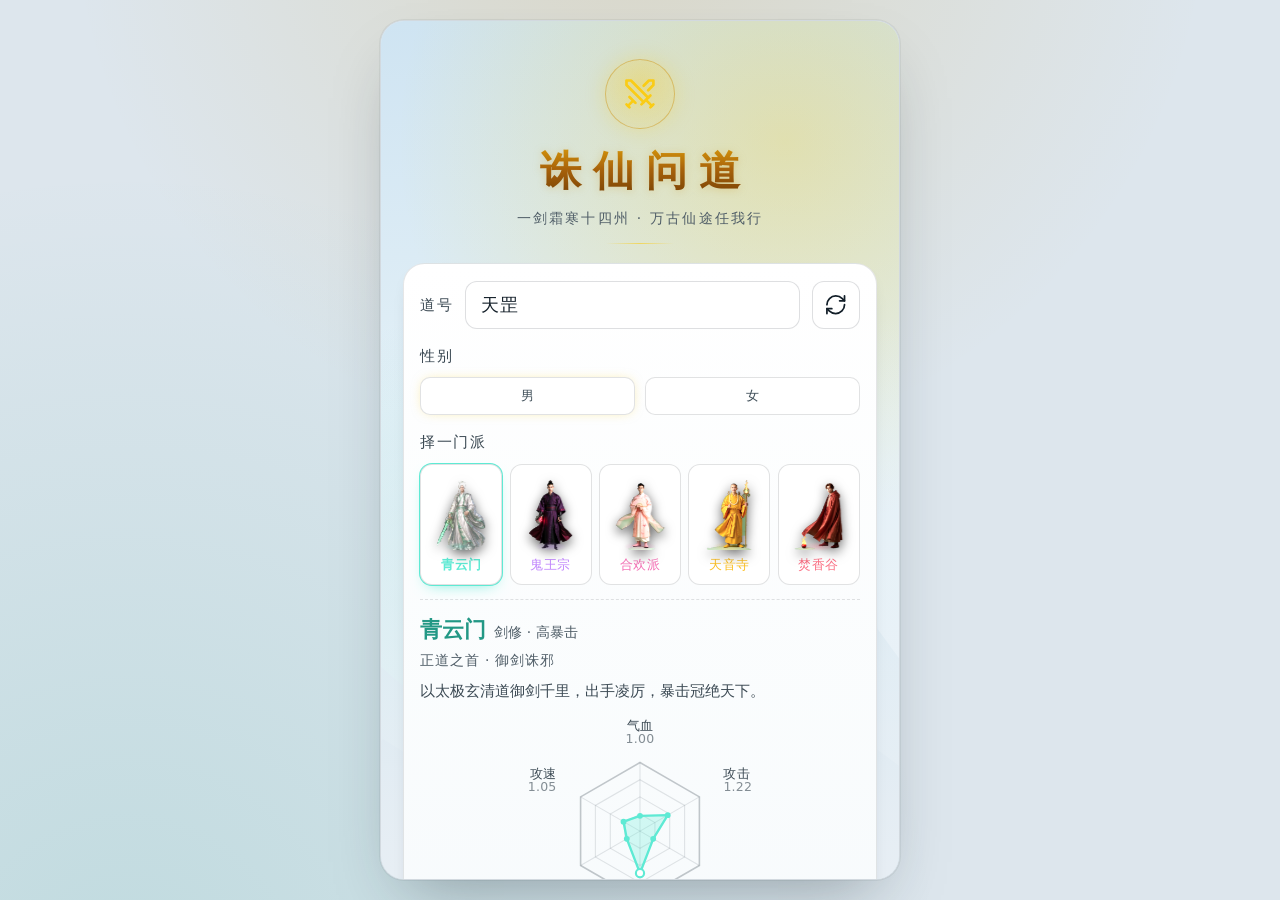
==== index.html @ a623b1cc "新增 3D 试炼场：Three.js 实时场景（动态光影/粒子/自由相机/画质自适应）" ====
<!DOCTYPE html>
<html lang="zh-CN">
<head>
<meta charset="UTF-8" />
<meta name="viewport" content="width=device-width, initial-scale=1.0, maximum-scale=1.0, user-scalable=no, viewport-fit=cover" />
<meta name="theme-color" content="#0c0a09" />
<meta name="description" content="诛仙问道 · 竖屏挂机修仙：自动寻怪、装备强化、境界突破、离线收益。" />
<!-- 品牌印记：夜底 + 金环 + 立剑，与游戏内 .brand-mark 同一套符号 -->
<link rel="icon" href="data:image/svg+xml,<svg xmlns='http://www.w3.org/2000/svg' viewBox='0 0 64 64'><rect width='64' height='64' rx='14' fill='%230c0a09'/><circle cx='32' cy='31' r='21' fill='none' stroke='%23facc15' stroke-opacity='.30' stroke-width='2'/><path d='M32 10 37.5 30 32 39.5 26.5 30Z' fill='%23facc15'/><rect x='20' y='39' width='24' height='4' rx='2' fill='%23ca8a04'/><rect x='30' y='42' width='4' height='12' rx='2' fill='%23ca8a04'/></svg>" />
<meta name="apple-mobile-web-app-title" content="诛仙问道" />
<meta name="apple-mobile-web-app-capable" content="yes" />
<meta name="apple-mobile-web-app-status-bar-style" content="black-translucent" />
<title>诛仙问道 · 挂机修仙</title>
<script>
/* 首屏即定主题（日/夜），避免夜间用户先闪一帧亮色；
   同时在 <html> 上打 data-mode，CSS 才能按模式着色。存档键与 core.js 的 SAVE_KEY 一致。 */
(function () {
  var mode = 'day';
  try {
    var raw = localStorage.getItem('zhuxian_idle_save_v1');
    if (raw) {
      var st = JSON.parse(raw);
      if (st && st.settings && st.settings.dayMode === false) mode = 'night';
    }
  } catch (e) { }
  document.documentElement.setAttribute('data-mode', mode);
  var mt = document.querySelector('meta[name="theme-color"]');
  if (mt) mt.setAttribute('content', mode === 'day' ? '#e7eef4' : '#0c0a09');
})();
</script>
<script src="js/viewport.js?v=202609261316"></script>
<link rel="stylesheet" href="css/style.css?v=202609261316" />
</head>
<body>
<div id="app">

  <!-- ===================== 角色创建 ===================== -->
  <section id="screen-create" class="screen">
    <div class="create-sky"></div>
    <div class="create-ridge cr1"></div>
    <div class="create-ridge cr2"></div>
    <div class="create-veil"></div>
    <div class="create-inner">
      <header class="brand">
        <div class="brand-mark"><svg class="ic"><use href="#i-swords"></use></svg></div>
        <h1 class="brand-title">诛仙问道</h1>
        <p class="brand-sub">一剑霜寒十四州 · 万古仙途任我行</p>
      </header>

      <div class="card field-card">
        <div class="field-row">
          <span class="field-label">道号</span>
          <input id="in-name" class="text-input" maxlength="8" value="无名散修" autocomplete="off" spellcheck="false" />
          <button id="btn-name" class="ghost-btn" aria-label="随机道号"><svg class="ic"><use href="#i-refresh-cw"></use></svg></button>
        </div>
        <div class="field-label sect-label">性别</div>
        <div class="gender-row" id="gender-row">
          <button class="gender-btn on" data-gender="male">男</button>
          <button class="gender-btn" data-gender="female">女</button>
        </div>
        <div class="field-label sect-label">择一门派</div>
        <div id="sect-list" class="sect-list"></div>
        <div id="sect-info" class="sect-info"></div>
      </div>

      <button id="btn-start" class="primary-btn">踏 入 仙 途</button>
      <p class="tip"><svg class="ic ic-xs"><use href="#i-info"></use></svg> 游戏自动挂机，离线亦可积累收益</p>
    </div>
  </section>

  <!-- ===================== 主界面 ===================== -->
  <section id="screen-game" class="screen hidden">
    <header class="topbar" id="topbar"></header>

    <div class="stage" id="stage">
      <div class="sky" id="sky"></div>
      <div class="clouds"><div class="cloud c1"></div><div class="cloud c2"></div><div class="cloud c3"></div></div>
      <div class="stars"></div>
      <div class="moon"></div>
      <div class="shaft"></div><div class="shaft s2"></div>
      <div class="hill h1"></div><div class="hill h2"></div><div class="hill h3"></div>
      <div class="qi"><i class="q1"></i><i class="q2"></i><i class="q3"></i></div>
      <div class="ridge-x2"></div>
      <div class="ridge-x1"></div>
      <div class="ridge ridge-far" id="ridge-far"></div>
      <div class="ridge ridge-mid" id="ridge-mid"></div>
      <div class="ridge ridge-near" id="ridge-near"></div>
      <div class="haze z1"></div><div class="haze z2"></div>
      <div class="ground"></div>
      <div class="cloudsea"><i class="s1"></i><i class="s2"></i><i class="s3"></i></div>
      <!-- 真实背景图：存在 assets/bg_r01.(jpg|png) … bg_r08.(jpg|png) 时自动启用，
           缺失则完整回退到上面这套 CSS 场景（连接方式见 js/render.js 的 applyBackdrop） -->
      <img class="bg-photo" id="bg-photo" alt="" aria-hidden="true" decoding="async" />
      <div class="scenery" id="scenery">
        <!-- r01 青云山脚：竹海 + 石阶 -->
        <div class="sc sc-r01"><div class="bamboo bl"></div><div class="bamboo br"></div><div class="steps"></div></div>
        <!-- r02 幽泉谷：寒潭 + 迷雾 -->
        <div class="sc sc-r02"><div class="mist m1"></div><div class="mist m2"></div><div class="pond"></div></div>
        <!-- r03 万蝠古窟：岩壁 + 钟乳石 + 飞蝠 -->
        <div class="sc sc-r03"><div class="wall wl"></div><div class="wall wr"></div><div class="stal t1"></div><div class="stal t2"></div><div class="stal t3"></div><div class="stal t4"></div><div class="bat b1"></div><div class="bat b2"></div></div>
        <!-- r04 焚香谷外：火山 + 熔岩裂隙 -->
        <div class="sc sc-r04"><div class="volc"></div><div class="crack"></div></div>
        <!-- r05 死亡沼泽：瘴气 + 枯树 + 沼气泡 -->
        <div class="sc sc-r05"><div class="miasma"></div><div class="dead d1"></div><div class="dead d2"></div><div class="bub p1"></div><div class="bub p2"></div><div class="bub p3"></div></div>
        <!-- r06 女娲神庙：石柱 + 殿阶 + 香火 -->
        <div class="sc sc-r06"><div class="pillar p1"></div><div class="pillar p2"></div><div class="pillar p3"></div><div class="pillar p4"></div><div class="incense i1"></div><div class="incense i2"></div><div class="temple-floor"></div></div>
        <!-- r07 通天峰：剑峰 + 云梯 + 飞雪 -->
        <div class="sc sc-r07"><div class="peak k1"></div><div class="peak k2"></div><div class="peak k3"></div><div class="stair"></div><div class="snow"></div></div>
        <!-- r08 诛仙剑阵：血雾 + 剑林 + 阵图 -->
        <div class="sc sc-r08"><div class="bloodmist"></div><div class="swordland"><i></i><i></i><i></i><i></i><i></i><i></i></div><div class="array"></div></div>
      </div>
      <div class="fg"></div>
      <div class="grade"></div><div class="grade2"></div><div class="lift"></div>
      <canvas class="fx" id="fx"></canvas>
      <div class="hud-top" id="hud-top"></div>
      <div class="arena" id="arena"></div>
      <div class="cast-layer" id="cast-layer"></div>
      <div class="float-layer" id="float-layer"></div>
      <div class="log-box" id="log-box"></div>
    </div>

    <div class="dash" id="dash"></div>
    <nav class="nav" id="nav"></nav>

    <div class="sheet-mask" id="sheet-mask"></div>
    <div class="sheets" id="sheets"></div>
  </section>

  <div class="modal-host" id="modal-host"></div>
  <div class="toast-host" id="toast-host"></div>
</div>
<div class="rotate-tip" id="rotate-tip">请竖屏握持手机</div>

<script src="js/icons.js?v=202609261316"></script>
<script>if (window.LUCIDE_SPRITE) document.body.insertAdjacentHTML('afterbegin', window.LUCIDE_SPRITE);</script>
<script src="js/data.js?v=202609261316"></script>
<script src="js/mob-art.js?v=202609261316"></script>
<script src="js/hero-female.js?v=202609261316"></script>
<script src="js/figure.js?v=202609261316"></script>
<script src="js/skeleton.js?v=202609261316"></script>
<script src="assets/hero_rig.js?v=202609261316"></script>
<script src="js/figure-motion.js?v=202609261316"></script>
<script src="js/music.js?v=202609261316"></script>
<script src="js/account.js?v=202609261316"></script>
<script src="js/tcb-sdk.js?v=202609261316"></script>
<script>window.LX_TCB_ENV = 'lingxu-7-d0ggtxsjw13210d0c';</script>
<script src="js/core.js?v=202609261316"></script>
<script src="js/render.js?v=202609261316"></script>
<script src="js/ui.js?v=202609261316"></script>
<script src="js/main.js?v=202609261316"></script>
<script>
/* ===================== 自动更新到最新版 =====================
   发布时 BUILD 会被替换为发布时间戳：
     · 资源带 ?v=BUILD → 永不命中旧缓存
     · 每 45 秒 / 每次切回前台检查 version.json，发现新版自动刷新
   存档在 localStorage，刷新不会丢进度。 */
(function () {
  var CUR = '202609261316';
  var busy = false;
  function check() {
    if (busy) return;
    busy = true;
    var url = 'version.json?t=' + Date.now();
    fetch(url, { cache: 'no-store' })
      .then(function (r) { return r.ok ? r.json() : null; })
      .then(function (j) {
        busy = false;
        if (!j || !j.v || j.v === CUR) return;
        try { if (window.LXU && window.LXU.toast) window.LXU.toast('发现新版本，正在更新…'); } catch (e) {}
        setTimeout(function () {
          location.replace(location.pathname + '?v=' + encodeURIComponent(j.v));
        }, 700);
      })
      .catch(function () { busy = false; });
  }
  setInterval(check, 30000);
  document.addEventListener('visibilitychange', function () { if (!document.hidden) check(); });
  window.addEventListener('pageshow', function (e) { if (e.persisted) check(); });
})();
</script>
</body>
</html>
---- css/style.css ----
/* =========================================================================
 * 诛仙问道 · 挂机修仙  —— 暗色仙侠主题 / 移动端竖屏优先
 * ========================================================================= */

:root {
  /* 基色 */
  --s950: #0c0a09;
  --s900: #1c1917;
  --s880: #221e1c;
  --s850: #292524;
  --s800: #322c28;
  --s700: #44403c;
  --s600: #57534e;
  --s500: #78716c;
  --s400: #a8a29e;
  --s300: #d6d3d1;
  --s200: #e7e5e4;

  /* 主题 */
  --gold: #facc15;
  --gold-2: #ca8a04;
  --gold-3: #854d0e;
  --jade: #14b8a6;
  --jade-l: #5eead4;
  --blood: #ef4444;
  --violet: #a78bfa;
  --blue: #60a5fa;
  --orange: #fb923c;
  --green: #4ade80;

  --line: rgba(250, 204, 21, .14);
  --line-2: rgba(255, 255, 255, .07);
  --glass: rgba(20, 17, 15, .72);
  --glass-2: rgba(12, 10, 9, .9);

  /* ---- 圆角（一份尺度，不再随手写像素） ---- */
  --r-xs: 6px;
  --r-sm: 8px;
  --r: 12px;
  --r-lg: 18px;
  --r-xl: 24px;
  --r-pill: 999px;

  /* ---- 间距：竖屏留白节奏统一走这 7 档 ---- */
  --sp-1: 4px;  --sp-2: 7px;  --sp-3: 10px;
  --sp-4: 14px; --sp-5: 18px; --sp-6: 24px; --sp-7: 32px;

  /* ---- 字号 / 行高 / 字重：层级只留这几档，避免出现 9 / 11.5 / 12.5 / 13.5 这种随手值 ---- */
  --fs-2xs: 10px; --fs-xs: 11px; --fs-sm: 12px;
  --fs-md: 13px;  --fs-lg: 15px; --fs-xl: 17px; --fs-2xl: 22px;
  --lh-tight: 1.3; --lh: 1.55; --lh-loose: 1.8;
  --fw-n: 400; --fw-m: 600; --fw-b: 700; --fw-x: 800;

  /* ---- 投影：三级抬升（贴片 / 卡片 / 浮层） ---- */
  --sh-1: 0 1px 2px rgba(0, 0, 0, .34);
  --sh-2: 0 8px 22px -10px rgba(0, 0, 0, .62);
  --sh-3: 0 22px 52px -18px rgba(0, 0, 0, .72);

  /* ---- 动效：曲线与时长统一，全局手感一致 ---- */
  --ease: cubic-bezier(.22, .61, .36, 1);
  --dur: .18s;
  --dur-slow: .32s;
  --ring: rgba(250, 204, 21, .55);

  /* ---- 语义别名：把「色阶」映射成「用途」 ----
     只引用 --s* 与品牌色，日间模式反转色阶时自动跟随，无需第二份定义。 */
  --text-1: var(--s200);      /* 主文字：标题、关键数值 */
  --text-2: var(--s400);      /* 次文字：正文、描述 */
  --text-3: var(--s500);      /* 弱文字：标签、单位、轴注释 */
  --text-4: var(--s600);      /* 最弱：脚注、时间戳 */
  --surface-1: var(--s880);   /* 卡片面 */
  --surface-2: var(--s850);   /* 卡片内的次级块 */
  --stroke: var(--line-2);    /* 常规描边 */
  --stroke-strong: var(--line);
  --ok: var(--jade);
  --warn: var(--orange);
  --danger: var(--blood);
  --info: var(--blue);

  /* ---- 字体：标题走宋体系（仙侠气质），正文走系统无衬线（清晰、零加载） ----
     中日韩衬线把 Noto / 思源排在 Georgia 之前，避免 Windows 回退到点阵宋体。 */
  --serif: "Songti SC", "Noto Serif SC", "Source Han Serif SC", "Source Han Serif CN",
           "Noto Serif CJK SC", "STSong", Georgia, "Times New Roman", serif;
  --sans: ui-sans-serif, system-ui, -apple-system, BlinkMacSystemFont, "PingFang SC",
          "HarmonyOS Sans SC", "MiSans", "Noto Sans SC", "Source Han Sans SC",
          "Microsoft YaHei", "Hiragino Sans GB", "Segoe UI", Roboto, sans-serif;

  --safe-t: env(safe-area-inset-top, 0px);
  --safe-b: env(safe-area-inset-bottom, 0px);
}

* { box-sizing: border-box; -webkit-tap-highlight-color: transparent; }

html, body {
  margin: 0; padding: 0;
  height: 100%;
  height: 100dvh;      /* v15：优先用动态视口高度，避免手机地址栏遮挡底部导航 */
  overflow: hidden;
  background: #000;
  color: var(--s200);
  font-family: var(--sans);
  font-size: 14px;
  line-height: 1.5;
  overscroll-behavior: none;
  -webkit-user-select: none; user-select: none;
}

body { display: flex; justify-content: center; }

#app {
  position: relative;
  width: 100%;
  max-width: 520px;
  height: 100%;
  height: 100dvh;
  overflow: hidden;
  background: var(--s950);
  box-shadow: 0 0 60px rgba(0,0,0,.9);
}

.ic {
  width: 1.15em; height: 1.15em;
  flex: none;
  display: inline-block;
  vertical-align: -0.18em;
  fill: none;
}
.ic-xs { width: .95em; height: .95em; }
.ic-lg { width: 1.6em; height: 1.6em; }

.hidden { display: none !important; }

button { font-family: inherit; color: inherit; border: none; background: none; cursor: pointer; }
input { font-family: inherit; }

/* ============================ 屏幕容器 ============================ */
.screen {
  position: absolute; inset: 0;
  display: flex; flex-direction: column;
}

/* ============================ 角色创建 ============================ */
#screen-create { overflow: hidden; }

.create-sky {
  position: absolute; inset: 0;
  background:
    radial-gradient(circle at 78% 14%, rgba(250,204,21,.20), transparent 42%),
    radial-gradient(circle at 20% 78%, rgba(20,184,166,.16), transparent 46%),
    linear-gradient(180deg, #101d33 0%, #0b1220 42%, #0c0a09 100%);
}
.create-ridge {
  position: absolute; left: -12%; right: -12%; bottom: 0;
  background: #0c0a09;
}
.create-ridge.cr1 {
  height: 46%;
  background: linear-gradient(180deg, #14243d, #0b1220);
  clip-path: polygon(0 62%, 8% 44%, 16% 55%, 26% 26%, 34% 44%, 44% 18%, 55% 42%, 64% 24%, 74% 46%, 84% 30%, 93% 50%, 100% 36%, 100% 100%, 0 100%);
  opacity: .55;
}
.create-ridge.cr2 {
  height: 34%;
  background: linear-gradient(180deg, #1b3350, #0a1018);
  clip-path: polygon(0 70%, 10% 52%, 20% 66%, 32% 40%, 44% 60%, 56% 38%, 68% 62%, 80% 44%, 92% 64%, 100% 50%, 100% 100%, 0 100%);
  opacity: .8;
}
.create-veil {
  position: absolute; inset: 0;
  background: linear-gradient(180deg, transparent 30%, rgba(12,10,9,.82) 72%, #0c0a09 100%);
}

.create-inner {
  position: relative;
  display: flex; flex-direction: column;
  height: 100%;
  padding: calc(var(--safe-t) + 26px) 18px calc(var(--safe-b) + 14px);
  overflow-y: auto;
  -webkit-overflow-scrolling: touch;
}

.brand { text-align: center; margin: 6px 0 16px; }
.brand-mark {
  width: 58px; height: 58px; margin: 0 auto 10px;
  display: grid; place-items: center;
  font-size: 26px; color: var(--gold);
  border-radius: 50%;
  background: radial-gradient(circle at 50% 35%, rgba(250,204,21,.22), rgba(250,204,21,.02));
  border: 1px solid rgba(250,204,21,.34);
  box-shadow: 0 0 26px rgba(250,204,21,.22), inset 0 0 18px rgba(250,204,21,.08);
}
.brand-title {
  margin: 0;
  font-family: var(--serif);
  font-size: 34px;
  letter-spacing: .34em;
  text-indent: .34em;
  font-weight: 700;
  color: transparent;
  background: linear-gradient(180deg, #fff7d6 6%, #facc15 46%, #b45309 100%);
  -webkit-background-clip: text; background-clip: text;
  filter: drop-shadow(0 2px 10px rgba(250,204,21,.3));
}
.brand-sub {
  margin: 6px 0 0;
  font-size: 11.5px; letter-spacing: .16em; color: var(--s500);
}

.card {
  background: linear-gradient(180deg, rgba(41,37,36,.82), rgba(20,17,15,.86));
  border: 1px solid var(--line);
  border-radius: var(--r-lg);
  padding: 14px;
  backdrop-filter: blur(10px);
  -webkit-backdrop-filter: blur(10px);
}

.field-row { display: flex; align-items: center; gap: 10px; }
.field-label {
  font-size: 12.5px; color: var(--s400); letter-spacing: .1em; flex: none;
}
.text-input {
  flex: 1; min-width: 0;
  height: 40px; padding: 0 12px;
  background: rgba(0,0,0,.42);
  border: 1px solid var(--line-2);
  border-radius: var(--r);
  color: var(--gold);
  font-size: 15px; letter-spacing: .08em;
  outline: none;
  -webkit-user-select: text; user-select: text;
}
.text-input:focus { border-color: rgba(250,204,21,.5); box-shadow: 0 0 0 3px rgba(250,204,21,.08); }
.ghost-btn {
  width: 40px; height: 40px; flex: none;
  display: grid; place-items: center;
  font-size: 17px; color: var(--s300);
  background: rgba(0,0,0,.42);
  border: 1px solid var(--line-2);
  border-radius: var(--r);
}
.ghost-btn:active { background: rgba(250,204,21,.12); color: var(--gold); }

.sect-label { margin: 16px 0 10px; }
.sect-list {
  display: grid;
  grid-template-columns: repeat(5, 1fr);
  gap: 6px;
}
.sect-chip {
  display: flex; flex-direction: column; align-items: center; gap: 5px;
  padding: 9px 2px 8px;
  border-radius: var(--r);
  border: 1px solid var(--line-2);
  background: rgba(0,0,0,.35);
  transition: .18s;
}
.sect-chip .sc-fig {
  display: block; width: 100%; height: 62px;
  position: relative;
  color: inherit;
}
.sect-chip .sc-fig .fig {
  position: absolute; left: 50%; bottom: 0;
  transform: translateX(-50%);
  height: 60px; width: auto;
  overflow: visible;
  filter: drop-shadow(0 4px 6px rgba(0,0,0,.6));
}
.sect-chip .sc-fig::after {
  content: '';
  position: absolute; left: 50%; bottom: -1px;
  width: 32px; height: 9px;
  transform: translateX(-50%);
  border-radius: 50%;
  background: radial-gradient(ellipse at center, currentColor 0%, transparent 72%);
  opacity: .3;
}
.sect-chip .sc-name { font-size: 11px; letter-spacing: .04em; white-space: nowrap; }
.sect-chip.on { border-color: currentColor; box-shadow: 0 0 0 1px currentColor, 0 0 14px -2px currentColor; }
.sect-chip.on .sc-name { font-weight: 700; }

.sect-info {
  margin-top: 12px;
  padding-top: 12px;
  border-top: 1px dashed var(--line-2);
  min-height: 96px;
}
.si-head { display: flex; align-items: baseline; gap: 8px; }
.si-name { font-family: var(--serif); font-size: 18px; font-weight: 700; }
.si-tag { font-size: 11px; color: var(--s500); }
.si-motto { margin: 3px 0 8px; font-size: 11.5px; color: var(--s500); letter-spacing: .06em; }
.si-desc { margin: 0 0 10px; font-size: 12.5px; color: var(--s400); }
.si-bars { display: flex; flex-direction: column; gap: 5px; }
.si-bar { display: flex; align-items: center; gap: 8px; font-size: 11px; color: var(--s500); }
.si-bar .lab { width: 30px; flex: none; }
.si-bar .track { flex: 1; height: 5px; border-radius: 3px; background: rgba(255,255,255,.07); overflow: hidden; }
.si-bar .fill { height: 100%; border-radius: 3px; background: currentColor; }
.si-passive {
  margin-top: 10px; font-size: 12px;
  padding: 7px 10px; border-radius: var(--r-sm);
  background: rgba(250,204,21,.07);
  border: 1px solid rgba(250,204,21,.16);
  color: var(--gold);
}

.primary-btn {
  margin-top: 16px;
  height: 50px;
  border-radius: 999px;
  font-family: var(--serif);
  font-size: 17px; letter-spacing: .3em; text-indent: .3em;
  font-weight: 700;
  color: #241c02;
  background: linear-gradient(180deg, #fde68a, #facc15 42%, #ca8a04);
  box-shadow: 0 8px 24px -8px rgba(250,204,21,.75), inset 0 1px 0 rgba(255,255,255,.55);
  transition: transform .12s;
}
.primary-btn:active { transform: scale(.97); }
.tip {
  margin: 12px 0 4px;
  text-align: center; font-size: 11px; color: var(--s600);
}

/* ============================ 主界面 · 顶栏 ============================ */
.topbar {
  flex: none;
  padding: calc(var(--safe-t) + 8px) 12px 8px;
  display: flex; flex-direction: column; align-items: stretch; gap: 7px;
  background: linear-gradient(180deg, rgba(28,25,23,.98), rgba(12,10,9,.86));
  border-bottom: 1px solid var(--line);
  position: relative; z-index: 20;
}
.tb-row1 { display: flex; align-items: center; gap: 10px; }
.tb-avatar {
  width: 46px; height: 48px; flex: none;
  border-radius: 12px;
  display: block;
  position: relative;
  background: radial-gradient(circle at 50% 32%, rgba(255,255,255,.08), rgba(0,0,0,.45) 74%);
  border: 1px solid var(--line-2);
  overflow: visible;
}
.tb-avatar .fig {
  position: absolute; left: 50%; bottom: 1px;
  transform: translateX(-50%);
  height: 46px; width: auto;
  overflow: visible;
}
.tb-avatar::before {
  content: '';
  position: absolute; left: 50%; bottom: -1px;
  width: 34px; height: 10px;
  transform: translateX(-50%);
  border-radius: 50%;
  background: radial-gradient(ellipse at center, currentColor 0%, transparent 72%);
  opacity: .3;
}
.tb-avatar::after {
  content: attr(data-lv);
  position: absolute; bottom: -4px; right: -6px; z-index: 3;
  font-size: 9px; font-weight: 700;
  padding: 1px 5px; border-radius: 999px;
  background: var(--gold-2); color: #1c1917;
  border: 1px solid rgba(0,0,0,.5);
  white-space: nowrap;
}
.tb-main { flex: 1; min-width: 0; }
.tb-name {
  display: flex; align-items: center; gap: 6px;
  font-size: 14px; font-weight: 700; color: var(--s200);
  white-space: nowrap; overflow: hidden; text-overflow: ellipsis;
}
.tb-guild { font-size: 10px; color: var(--s500); border: 1px solid var(--line-2); padding: 0 4px; border-radius: 4px; }
.tb-realm {
  font-size: 11px; color: var(--gold);
  font-family: var(--serif); letter-spacing: .06em;
}
.tb-res { display: flex; gap: 6px; }
.tb-res .res { flex: 1; justify-content: center; padding: 4px 4px; }
.res {
  display: flex; align-items: center; gap: 3px;
  font-size: 11px; font-variant-numeric: tabular-nums;
  padding: 4px 7px; border-radius: 999px;
  background: rgba(0,0,0,.45); border: 1px solid var(--line-2);
}
.res .ic { font-size: 12px; }
.res.gold { color: var(--gold); }
.res.yuan { color: var(--violet); }
.res.stone { color: var(--blue); }
.res-btn { transition: border-color .15s, color .15s; color: #78716c; }
.res-btn.on { color: #5eead4; }
.res-btn:active { border-color: rgba(250,204,21,.45); }
.tb-btns { display: flex; gap: 6px; flex: none; }
.tb-btn {
  width: 32px; height: 32px; border-radius: 9px;
  display: grid; place-items: center; font-size: 16px;
  color: var(--s400);
  background: rgba(0,0,0,.45);
  border: 1px solid var(--line-2);
}
.tb-btn:active { color: var(--gold); border-color: rgba(250,204,21,.4); }

/* ============================ 场景 ============================ */
.stage {
  position: relative;
  flex: 1 1 auto;
  min-height: 0;
  overflow: hidden;
  cursor: pointer;
}
.sky { position: absolute; inset: 0; transition: background .8s; }
.sky::after {
  content: '';
  position: absolute; inset: 0;
  background: radial-gradient(circle at 78% 12%, var(--sky-glow, rgba(250,204,21,.16)), transparent 46%);
}
.ridge {
  position: absolute; left: -6%; right: -6%; bottom: 0;
  pointer-events: none;
  will-change: transform;
}
.ridge-far {
  height: 62%;
  opacity: .5;
  animation: drift 60s ease-in-out infinite alternate;
  clip-path: polygon(0 68%, 7% 52%, 14% 62%, 22% 38%, 30% 56%, 38% 30%, 47% 52%, 55% 34%, 63% 58%, 72% 40%, 81% 60%, 90% 44%, 100% 56%, 100% 100%, 0 100%);
}
.ridge-mid {
  height: 40%;
  opacity: .78;
  animation: drift 44s ease-in-out infinite alternate-reverse;
  clip-path: polygon(0 74%, 9% 56%, 18% 70%, 27% 46%, 37% 66%, 46% 44%, 56% 68%, 66% 48%, 76% 70%, 86% 52%, 100% 66%, 100% 100%, 0 100%);
}
.ridge-near {
  height: 20%;
  opacity: 1;
  clip-path: polygon(0 82%, 12% 62%, 24% 80%, 36% 58%, 48% 78%, 60% 56%, 72% 80%, 84% 60%, 100% 78%, 100% 100%, 0 100%);
}
@keyframes drift {
  from { transform: translateX(-2%); }
  to   { transform: translateX(2%); }
}
.fx { position: absolute; inset: 0; width: 100%; height: 100%; pointer-events: none; }

.hud-top {
  position: absolute; top: 8px; left: 10px; right: 10px;
  display: flex; align-items: flex-start; justify-content: space-between;
  gap: 8px;
  pointer-events: none;
  z-index: 4;
}
.region-tag {
  display: flex; align-items: center; gap: 5px;
  font-size: 11px; padding: 4px 9px; border-radius: 999px;
  background: rgba(0,0,0,.5); border: 1px solid var(--line-2);
  backdrop-filter: blur(6px);
  pointer-events: auto;
}
.region-tag .dot { width: 5px; height: 5px; border-radius: 50%; background: var(--jade-l); box-shadow: 0 0 6px var(--jade-l); }
.hud-right { display: flex; flex-direction: column; align-items: flex-end; gap: 5px; }
.hud-pill {
  display: flex; align-items: center; gap: 4px;
  font-size: 10.5px; padding: 3px 8px; border-radius: 999px;
  background: rgba(0,0,0,.5); border: 1px solid var(--line-2);
  font-variant-numeric: tabular-nums;
  backdrop-filter: blur(6px);
}

/* 战斗区 */
.arena {
  position: absolute; inset: 0;
  display: flex; align-items: center; justify-content: space-between;
  padding: 0 14px;
  z-index: 3;
}
.unit { position: relative; display: flex; flex-direction: column; align-items: center; gap: 8px; }
.unit .name-plate {
  display: flex; align-items: center; gap: 4px;
  font-size: 10.5px;
  padding: 2px 8px; border-radius: 999px;
  background: rgba(0,0,0,.55);
  border: 1px solid var(--line-2);
  white-space: nowrap;
  max-width: 132px;
  overflow: hidden; text-overflow: ellipsis;
}
.unit .lv { color: var(--gold); font-variant-numeric: tabular-nums; }

.avatar {
  position: relative;
  width: 86px; height: 104px;
  display: block;
  color: currentColor;
  transition: transform .1s;
}
/* 立绘 */
.avatar .fig {
  position: absolute; left: 50%; bottom: 2px;
  transform: translateX(-50%);
  height: 98px; width: auto;
  overflow: visible;
  filter: drop-shadow(0 8px 10px rgba(0,0,0,.66));
}
/* 拆层立绘（身体层 + 手臂层）：
   两张图是同一块 373×520 画布，绝对定位完全重合 —— 静止时叠起来就是原图，
   手臂层绕肩关节（--ox/--oy，由 assets/hero_rig.js 按图给出）旋转。
   旋转角度来自动作系统的 --arm：抬手、施法前推、举兵器劈下都是这一层在动。
   宽度由身体层这张 <img> 自己撑出来（原来直接就是 <img>，靠图片自身的宽高比；
   换成 <span> 后没有固有比例，必须让身体层留在文档流里当"尺寸基准"，
   否则容器会塌成 0 宽）。 */
.fig-split { display: block; }
.fig-split .fig-body { position: static; height: 100%; width: auto; }
.fig-split .fig-layer { filter: brightness(1.16) contrast(1.05) saturate(1.06); }
.fig-split .fig-arm {
  position: absolute; left: 0; top: 0; width: 100%; height: 100%;
  object-fit: contain;
}
/* 举剑姿态用的两个可过渡变量：由界面在"举剑 / 收剑"时改一次值，
   动作系统每帧写的 --arm/--army 不受影响，两者在下面直接相加。
   注册 @property 是为了让它们能 transition（普通自定义属性不可插值），
   不支持的浏览器只是少一段过渡动画，功能不受影响。 */
@property --hold { syntax: '<number>'; inherits: true; initial-value: 0; }
@property --hold-y { syntax: '<length>'; inherits: true; initial-value: 0px; }
.unit.hero {
  transition: --hold .18s ease-out, --hold-y .18s ease-out;
}
.fig-split .fig-arm {
  transform-origin: var(--ox, 50%) var(--oy, 26%);
  /* 先位移、后旋转：位移负责"整条手臂甩出去"，旋转负责"抬起来 / 放下去"。
     只做旋转时手腕弧长只有几像素，读起来只是袖子轻轻歪了一下；
     叠上位移（劈砍时向下 11px）才看得出是一次劈砍。 */
  transform: translate(var(--armx, 0px), calc(var(--army, 0px) + var(--hold-y, 0px)))
             rotate(calc((var(--arm, 0) + var(--hold, 0)) * 1deg));
  will-change: transform;
}
/* 挥击弧光：沿手臂扫过的一道亮弧 —— 普攻"劈下去"最直接的读点 */
.swing-arc {
  position: absolute; pointer-events: none;
  width: 86px; height: 86px; margin: -43px 0 0 -43px;
  border-radius: 50%; border: 3px solid transparent;
  border-top-color: currentColor; border-right-color: currentColor;
  filter: blur(.4px) drop-shadow(0 0 10px currentColor);
  animation: swingArc .42s ease-out forwards;
}
@keyframes swingArc {
  0%   { transform: rotate(-54deg) scale(.55); opacity: 0; }
  22%  { opacity: .95; }
  100% { transform: rotate(48deg) scale(1.15); opacity: 0; }
}
/* 脚下灵光 */
.avatar::before {
  content: '';
  position: absolute; left: 50%; bottom: -3px;
  width: 72px; height: 20px;
  transform: translateX(-50%);
  border-radius: 50%;
  background: radial-gradient(ellipse at center, currentColor 0%, transparent 72%);
  opacity: .34;
}
/* 法阵地纹 */
.avatar::after {
  content: '';
  position: absolute; left: 50%; bottom: -5px;
  width: 66px; height: 18px;
  transform: translateX(-50%);
  border-radius: 50%;
  border: 1px dashed currentColor;
  opacity: .3;
  animation: haloBreath 3.6s ease-in-out infinite;
}
@keyframes haloBreath { 0%,100% { opacity: .16; } 50% { opacity: .44; } }

.unit.hero .avatar { width: 80px; height: 96px; }
.unit.hero .avatar .fig { height: 92px; }
.unit.mob .avatar { width: 104px; height: 118px; }
.unit.mob .avatar .fig { height: 110px; }
.unit.mob.elite .avatar { width: 120px; height: 134px; }
.unit.mob.elite .avatar .fig {
  height: 126px;
  filter: drop-shadow(0 0 9px currentColor) drop-shadow(0 8px 10px rgba(0,0,0,.66));
}
.unit.mob.elite .avatar::after { animation: haloBreath 1.6s ease-in-out infinite; }

.bar-hp {
  width: 100%; height: 6px; border-radius: 999px;
  background: rgba(0,0,0,.65);
  border: 1px solid rgba(255,255,255,.1);
  overflow: hidden;
  position: relative;
}
.bar-hp > i {
  display: block; height: 100%; border-radius: 999px;
  background: linear-gradient(90deg, #16a34a, #4ade80);
  transition: width .12s linear;
}
.bar-hp.mob > i { background: linear-gradient(90deg, #b91c1c, #f87171); }
.bar-hp > span {
  position: absolute; inset: 0;
  display: grid; place-items: center;
  font-size: 8.5px; color: #fff;
  text-shadow: 0 1px 2px rgba(0,0,0,.9);
  font-variant-numeric: tabular-nums;
  letter-spacing: .02em;
}
.unit .bar-hp { width: 104px; }
.unit.mob .bar-hp { width: 118px; height: 7px; }
.unit.mob.elite .bar-hp { width: 128px; }

.hero-bars { display: flex; flex-direction: column; gap: 3px; width: 108px; }
.bar-mp {
  height: 4px; border-radius: 999px; overflow: hidden;
  background: rgba(0,0,0,.65);
  border: 1px solid rgba(255,255,255,.08);
}
.bar-mp > i { display: block; height: 100%; background: linear-gradient(90deg, #1d4ed8, #60a5fa); transition: width .2s linear; }

/* 动作动画 */
.unit.hero.act .avatar { animation: lunge .46s cubic-bezier(.3,.9,.4,1); }
@keyframes lunge {
  0%   { transform: translateX(0) translateY(0) scale(1) rotate(0deg); }
  26%  { transform: translateX(30px) translateY(-10px) scale(1.11) rotate(-6deg); }
  50%  { transform: translateX(20px) translateY(0) scale(1.05) rotate(3deg); }
  100% { transform: translateX(0) translateY(0) scale(1) rotate(0deg); }
}
.unit.mob.hit .avatar { animation: shake .26s ease-in-out; }
@keyframes shake {
  0%,100% { transform: translateX(0) rotate(0deg) scale(1); }
  18% { transform: translateX(11px) rotate(6deg) scale(1.05); }
  44% { transform: translateX(-11px) rotate(-6deg) scale(1.04); }
  70% { transform: translateX(7px) rotate(3deg) scale(1.02); }
  88% { transform: translateX(-3px) rotate(-1deg); }
}
.unit.mob.dying .avatar { animation: die .42s ease-in forwards; }
@keyframes die {
  to { transform: scale(.4) rotate(28deg); opacity: 0; filter: blur(3px); }
}
.unit.spawning .avatar { animation: spawn .38s ease-out; }
@keyframes spawn {
  from { transform: scale(.3); opacity: 0; filter: blur(6px); }
  to { transform: scale(1); opacity: 1; filter: blur(0); }
}

/* =========================================================================
   v2 · 画面生命感增强层（不动玩法，只做表现）
   要点：待机动画挂在内层 .fig，动作动画挂在外层 .avatar —— 两者可叠加。
   ========================================================================= */

/* ① 待机呼吸：立绘缓慢起伏（长时间不再是静止贴图） */
@keyframes heroIdle {
  0%   { transform: translateX(-50%) translateY(0) scale(1) rotate(0deg); }
  25%  { transform: translateX(-50%) translateY(-5px) scale(1.022) rotate(-1.4deg); }
  50%  { transform: translateX(-50%) translateY(-8px) scale(1.032) rotate(0deg); }
  75%  { transform: translateX(-50%) translateY(-4px) scale(1.02) rotate(1.4deg); }
  100% { transform: translateX(-50%) translateY(0) scale(1) rotate(0deg); }
}
@keyframes mobIdle {
  0%   { transform: translateX(-50%) translateY(0) rotate(0deg) scale(1); }
  28%  { transform: translateX(-50%) translateY(-7px) rotate(-2.4deg) scale(1.03); }
  62%  { transform: translateX(-50%) translateY(-2px) rotate(2.4deg) scale(1.012); }
  100% { transform: translateX(-50%) translateY(0) rotate(0deg) scale(1); }
}
.unit.hero .avatar .fig { animation: heroIdle 2.6s ease-in-out infinite; }
.unit.mob  .avatar .fig { animation: mobIdle 2.1s ease-in-out infinite; }
.unit.mob.elite .avatar .fig { animation-duration: 2.1s; }
/* 出招 / 受击瞬间暂停待机，避免与动作动画打架 */
.unit.hero.act  .avatar .fig,
.unit.hero.hurt .avatar .fig,
.unit.mob.act   .avatar .fig,
.unit.mob.hit   .avatar .fig,
.unit.mob.flash .avatar .fig,
.unit.mob.dying .avatar .fig { animation-play-state: paused; }

/* ② 地面投影随呼吸缩放（立绘上浮时影子变小变淡 → 有离地感） */
.avatar::before { animation: shadowBreath 3.3s ease-in-out infinite; }
.unit.mob .avatar::before { animation-duration: 2.7s; }
@keyframes shadowBreath {
  0%, 100% { opacity: .34; transform: translateX(-50%) scaleX(1); }
  50%      { opacity: .19; transform: translateX(-50%) scaleX(.85); }
}

/* ③ 怪物扑击（此前怪物打人时，动的却是主角 —— 补上真正的扑击动作） */
.unit.mob.act .avatar { animation: mobLunge .46s cubic-bezier(.3,.7,.4,1); }
@keyframes mobLunge {
  0%   { transform: translateX(0) translateY(0) rotate(0deg) scale(1); }
  22%  { transform: translateX(-40px) translateY(-12px) rotate(-11deg) scale(1.12); }
  44%  { transform: translateX(-22px) translateY(0) rotate(-4deg) scale(1.05); }
  100% { transform: translateX(0) translateY(0) rotate(0deg) scale(1); }
}

/* ④ 主角受击：被击退 + 踉跄回位 */
.unit.hero.hurt .avatar { animation: heroHurt .44s cubic-bezier(.36,.07,.19,.97); }
@keyframes heroHurt {
  0%   { transform: translateX(0) rotate(0deg) scale(1); }
  14%  { transform: translateX(-22px) rotate(-9deg) scale(.95); }
  38%  { transform: translateX(14px) rotate(6deg) scale(1.02); }
  62%  { transform: translateX(-7px) rotate(-2.5deg); }
  100% { transform: translateX(0) rotate(0deg) scale(1); }
}

/* ⑤ 命中白闪（打中瞬间整体提亮） */
@keyframes hitFlash {
  0%   { filter: brightness(3.1) saturate(.35) drop-shadow(0 0 15px #fff); }
  100% { filter: brightness(1) saturate(1) drop-shadow(0 8px 10px rgba(0,0,0,.66)); }
}
.unit.mob.flash .avatar .fig,
.unit.hero.hurt .avatar .fig { animation: hitFlash .17s ease-out; }

/* ⑥ 屏幕震动（三档：轻 / 中 / 重，用 --sk 控制幅度） */
.stage.shake-1 { --sk: 1;    animation: stageShake .15s linear; }
.stage.shake-2 { --sk: 1.45; animation: stageShake .25s cubic-bezier(.36,.07,.19,.97); }
.stage.shake-3 { --sk: 2.1;  animation: stageShake .38s cubic-bezier(.36,.07,.19,.97); }
@keyframes stageShake {
  0%, 100% { transform: translate(0, 0); }
  12% { transform: translate(calc(-3px * var(--sk,1)), calc(2px * var(--sk,1))); }
  28% { transform: translate(calc(3px * var(--sk,1)), calc(-2px * var(--sk,1))); }
  44% { transform: translate(calc(-2px * var(--sk,1)), calc(1px * var(--sk,1))); }
  62% { transform: translate(calc(2px * var(--sk,1)), calc(-1.5px * var(--sk,1))); }
  80% { transform: translate(calc(-1px * var(--sk,1)), calc(1px * var(--sk,1))); }
}

/* ⑦ 命中冲击环 */
.impact-ring {
  position: absolute; width: 18px; height: 18px; margin: -9px 0 0 -9px;
  border-radius: 50%; border: 2px solid currentColor;
  pointer-events: none;
  animation: impactRing .44s ease-out forwards;
}
@keyframes impactRing {
  0%   { opacity: .95; transform: scale(.35); }
  100% { opacity: 0;   transform: scale(2.8); }
}

/* ⑧ 击杀冲击波 */
.kill-wave {
  position: absolute; width: 54px; height: 54px; margin: -27px 0 0 -27px;
  border-radius: 50%;
  background: radial-gradient(circle, rgba(255,255,255,.45) 0%, transparent 62%);
  border: 2px solid currentColor;
  pointer-events: none;
  animation: killWave .6s cubic-bezier(.2,.8,.3,1) forwards;
}
@keyframes killWave {
  0%   { opacity: .95; transform: scale(.25); }
  60%  { opacity: .5; }
  100% { opacity: 0;   transform: scale(3); }
}

/* ⑨ 飘字：暴击更炸 */
@keyframes critPop {
  0%   { opacity: 0; transform: translate(-50%,-40%) scale(.45) rotate(-10deg); }
  16%  { opacity: 1; transform: translate(-50%,-108%) scale(1.42) rotate(5deg); }
  32%  { transform: translate(-50%,-124%) scale(1.02) rotate(-2deg); }
  100% { opacity: 0; transform: translate(-50%,-268%) scale(.9) rotate(0deg); }
}
.float-num.crit {
  font-size: 23px; font-weight: 900;
  text-shadow: 0 0 18px currentColor, 0 3px 6px rgba(0,0,0,.95);
  animation: critPop 1.05s ease-out forwards;
}

/* ⑩ 血条残影（掉血先留一道白影，再慢慢收回） */
.bar-hp > b {
  position: absolute; left: 0; top: 0; bottom: 0;
  border-radius: 999px;
  background: rgba(255,255,255,.62);
  transition: width .42s ease-out .1s;
  pointer-events: none;
}

/* ⑪ 场景：云层 / 天光光柱 / 前景剪影 */
.clouds { position: absolute; inset: 0; overflow: hidden; pointer-events: none; }
.cloud {
  position: absolute; border-radius: 50%;
  background: radial-gradient(circle at 50% 55%, rgba(255,255,255,.55), transparent 70%);
  filter: blur(16px);
  opacity: .1;
  will-change: transform;
}
.cloud.c1 { width: 210px; height: 62px; top: 12%; left: -34%; animation: cloudDrift 92s linear infinite; }
.cloud.c2 { width: 150px; height: 46px; top: 27%; left: -24%; opacity: .1; animation: cloudDrift 134s linear infinite 9s; }
.cloud.c3 { width: 262px; height: 74px; top: 4%;  left: -44%; opacity: .085; animation: cloudDrift 162s linear infinite 22s; }
@keyframes cloudDrift { from { transform: translateX(0); } to { transform: translateX(200vw); } }

.shaft {
  position: absolute; top: -18%; left: 15%;
  width: 84px; height: 84%;
  background: linear-gradient(180deg, rgba(255,255,255,.18), rgba(255,255,255,0) 76%);
  transform: rotate(13deg); transform-origin: top center;
  filter: blur(9px);
  pointer-events: none;
  animation: shaftGlow 7.4s ease-in-out infinite;
}
.shaft.s2 { left: auto; right: 17%; width: 56px; opacity: .55; animation-duration: 9.4s; animation-delay: 2.6s; }
@keyframes shaftGlow { 0%,100% { opacity: .32; } 50% { opacity: .78; } }

.fg {
  position: absolute; left: 0; right: 0; bottom: 0; height: 13%;
  background: linear-gradient(180deg, rgba(0,0,0,.3) 0%, #0b1420 78%);
  clip-path: polygon(0 62%, 6% 44%, 13% 58%, 21% 36%, 29% 54%, 38% 30%, 47% 52%, 56% 34%, 65% 56%, 74% 38%, 83% 58%, 91% 42%, 100% 60%, 100% 100%, 0 100%);
  pointer-events: none;
  animation: fgSway 9s ease-in-out infinite;
}
@keyframes fgSway {
  0%, 100% { transform: translateX(-0.6%); }
  50%      { transform: translateX(0.6%); }
}

/* ⑫ 升级：金光柱 + 全屏泛光 */
.lv-beam {
  position: absolute; bottom: 0; width: 96px; height: 76%;
  margin-left: -48px;
  background: linear-gradient(0deg, rgba(250,204,21,.55), rgba(250,204,21,0) 78%);
  filter: blur(10px);
  pointer-events: none;
  animation: lvBeam 1.15s ease-out forwards;
}
@keyframes lvBeam {
  0%   { opacity: 0;   transform: translate(-50%, 10%) scaleY(.3); }
  22%  { opacity: .95; transform: translate(-50%, 0) scaleY(1); }
  100% { opacity: 0;   transform: translate(-50%, -12%) scaleY(1.12); }
}
.lv-glow {
  position: absolute; inset: 0;
  background: radial-gradient(circle at 50% 58%, rgba(250,204,21,.42), transparent 62%);
  pointer-events: none;
  animation: lvGlow 1.15s ease-out forwards;
}
@keyframes lvGlow { 0% { opacity: 0; } 26% { opacity: .55; } 100% { opacity: 0; } }

/* ⑬ 掉落光柱 */
.drop-beam {
  position: absolute; bottom: 6%; width: 44px; height: 42%;
  margin-left: -22px;
  background: linear-gradient(0deg, rgba(255,255,255,0) 0%, rgba(253,224,71,.75) 46%, rgba(255,255,255,0) 100%);
  filter: blur(6px);
  pointer-events: none;
  animation: dropBeam .9s ease-out forwards;
}
@keyframes dropBeam {
  0%   { opacity: 0; transform: translate(-50%, 24%) scaleY(.2); }
  30%  { opacity: 1; transform: translate(-50%, 0) scaleY(1); }
  100% { opacity: 0; transform: translate(-50%, -34%) scaleY(1); }
}

/* =========================================================================
   v3 · 仙侠意境层（原创图形 · 青绿仙山 / 云海 / 月轮 / 灵气 / 御剑法宝）
   ========================================================================= */

/* ── v5 群怪：多只妖物并排错落 ── */
.mob-row {
  display: flex; align-items: flex-end; justify-content: flex-end;
}
.mob-row > .unit.mob { margin-left: -30px; }
.mob-row > .unit.mob:first-child { margin-left: 0; }
.mob-row > .unit.mob:nth-child(2) { transform: translateY(-17px) scale(.88); }
.mob-row > .unit.mob:nth-child(3) { transform: translateY(-33px) scale(.8); }
.mob-row > .unit.mob .name-plate { max-width: 94px; font-size: 9.5px; padding: 2px 6px; }
.mob-row > .unit.mob .bar-hp { width: 68px; height: 6px; }
.mob-row > .unit.mob .bar-hp > span { font-size: 7.5px; }
.mob-row > .unit.mob:not(:first-child) .name-plate { max-width: 80px; }
.mob-row > .unit.mob:not(:first-child) .bar-hp { width: 58px; }
/* 怪多时单体略降透明度，突出主目标 */
.mob-row > .unit.mob:not(:first-child) { opacity: .93; }

/* =========================================================================
   v8 · 画面质感层（雾/星/地/分级/亮边）
   ========================================================================= */

/* ① 山峦月光亮边 + 新增远景两层（5 层纵深） */
.ridge { position: absolute; left: 0; right: 0; bottom: 0; }
.ridge::after {
  content: ''; position: absolute; inset: 0;
  background: linear-gradient(180deg, rgba(206,255,246,.26) 0%, rgba(206,255,246,.06) 9%, transparent 22%);
  pointer-events: none;
}
.ridge-far, .ridge-mid, .ridge-near { height: auto; }
.ridge-far  { top: 24%; }
.ridge-mid  { top: 42%; }
.ridge-near { top: 62%; }
.ridge-x1 {
  position: absolute; left: 0; right: 0; bottom: 0; height: 58%; opacity: .34;
  background: linear-gradient(180deg, rgba(150,210,220,.3), rgba(8,14,20,.9));
  clip-path: polygon(0 74%, 9% 58%, 19% 70%, 29% 50%, 40% 66%, 51% 46%, 62% 68%, 73% 52%, 84% 70%, 93% 56%, 100% 68%, 100% 100%, 0 100%);
  animation: drift 76s ease-in-out infinite alternate;
}
.ridge-x2 {
  position: absolute; left: 0; right: 0; bottom: 0; height: 44%; opacity: .22;
  background: linear-gradient(180deg, rgba(190,230,240,.34), rgba(10,18,26,.85));
  clip-path: polygon(0 80%, 12% 68%, 24% 78%, 37% 62%, 49% 76%, 61% 60%, 74% 78%, 86% 64%, 100% 76%, 100% 100%, 0 100%);
  animation: drift 104s ease-in-out infinite alternate-reverse;
}

/* ② 地面 + 地平线月光 */
.ground {
  position: absolute; left: 0; right: 0; bottom: 0; height: 34%;
  pointer-events: none;
  background: linear-gradient(180deg, rgba(255,255,255,.05) 0%, rgba(0,0,0,.2) 34%, rgba(0,0,0,.44) 100%);
}
.ground::before {
  content: ''; position: absolute; left: 0; right: 0; top: 0; height: 1.5px;
  background: linear-gradient(90deg, transparent 6%, rgba(200,255,244,.34) 46%, rgba(255,255,255,.18) 62%, transparent 94%);
}
.ground::after {
  content: ''; position: absolute; left: 0; right: 0; top: 0; height: 22%;
  background: linear-gradient(180deg, rgba(190,255,240,.05), transparent);
}

/* ③ 星空（双层 + 呼吸） */
.stars {
  position: absolute; inset: 0; pointer-events: none;
  background-image:
    radial-gradient(rgba(255,255,255,.9) 1px, transparent 1.5px),
    radial-gradient(rgba(198,240,255,.6) 1px, transparent 1.4px),
    radial-gradient(rgba(255,246,214,.7) 1px, transparent 1.3px);
  background-size: 137px 119px, 83px 97px, 191px 163px;
  background-position: 0 0, 42px 34px, 88px 12px;
  opacity: .45;
  animation: twinkle 7s ease-in-out infinite;
}
@keyframes twinkle { 0%, 100% { opacity: .3; } 50% { opacity: .6; } }

/* ④ 分区雾气（景深） */
.haze {
  position: absolute; left: -12%; right: -12%; height: 20%; pointer-events: none;
  background: linear-gradient(90deg, transparent, rgba(186,228,240,.085), rgba(206,255,244,.055), transparent);
  filter: blur(9px);
  animation: driftX 48s ease-in-out infinite;
}
.haze.z1 { bottom: 31%; }
.haze.z2 { bottom: 15%; height: 24%; opacity: .66; animation-duration: 72s; animation-direction: reverse; }

/* ⑤ 色调分级（上方偏青、下方压暗 → 整体更"电影"） */
.grade {
  position: absolute; inset: 0; pointer-events: none;
  background: linear-gradient(180deg, rgba(96,164,186,.1) 0%, rgba(0,0,0,0) 38%, rgba(6,14,20,.26) 100%);
  mix-blend-mode: soft-light;
}
.lift {
  position: absolute; inset: 0; pointer-events: none;
  background:
    radial-gradient(ellipse 88% 62% at 50% 40%, rgba(206,236,244,.12), transparent 68%),
    linear-gradient(180deg, rgba(186,226,240,.07) 0%, rgba(255,248,232,.05) 100%);
}
.grade2 {
  position: absolute; inset: 0; pointer-events: none;
  background: radial-gradient(ellipse 92% 76% at 50% 60%, transparent 52%, rgba(2,8,12,.13) 100%);
}

/* ⑥ 角色落地阴影加强（原来是纯光晕，缺少"贴地"的暗影） */
.avatar .fig { filter: drop-shadow(0 9px 9px rgba(0,0,0,.72)) drop-shadow(0 20px 18px rgba(0,0,0,.34)); }
.unit.hero .avatar::before {
  width: 78px; height: 22px; bottom: -4px;
  background: radial-gradient(ellipse at center, rgba(0,0,0,.5) 0%, rgba(0,0,0,.22) 46%, transparent 74%);
  opacity: .85;
}
/* 脚下灵光作为"光洒在地面"的第二层，叠在阴影之上 */
.unit.hero .avatar .orbs i { box-shadow: 0 0 10px currentColor, 0 0 20px currentColor; }

/* v13：允许系统「下拉刷新」，保证手机上随时能拉到最新版（下拉会重新拉取页面） */
html, body { overscroll-behavior-y: auto; }

/* =========================================================================
   v9 · 全面精致化
   ========================================================================= */

/* ① UI 打磨 */
.bar-hp {
  box-shadow: inset 0 1px 3px rgba(0,0,0,.68), 0 1px 0 rgba(255,255,255,.05);
}
.bar-hp > i {
  box-shadow: inset 0 1px 0 rgba(255,255,255,.5), 0 0 7px -1px currentColor;
  position: relative;
}
.bar-hp::after {
  content: ''; position: absolute; inset: 0; border-radius: 999px; pointer-events: none;
  background: linear-gradient(180deg, rgba(255,255,255,.24), rgba(255,255,255,0) 55%);
}
.bar-mp > i { box-shadow: inset 0 1px 0 rgba(255,255,255,.45); }
.unit .name-plate {
  box-shadow: 0 2px 7px rgba(0,0,0,.55), inset 0 1px 0 rgba(255,255,255,.08);
  text-shadow: 0 1px 2px rgba(0,0,0,.95);
}
.hud-pill, .region-tag {
  box-shadow: 0 3px 10px -4px rgba(0,0,0,.7), inset 0 1px 0 rgba(255,255,255,.07);
}
.dash { box-shadow: 0 -8px 20px -12px rgba(0,0,0,.9); }
.log-box .log-line { box-shadow: inset 0 1px 0 rgba(255,255,255,.04); }
.card, .sheet-body {
  box-shadow: 0 10px 28px -18px rgba(0,0,0,.85), inset 0 1px 0 rgba(255,255,255,.045);
}

/* ①b AI 立绘（黑底图）：screen 混合让黑底融入深色场景，只留人物 */
.avatar img.fig {
  object-fit: contain;
  width: auto;
  filter: drop-shadow(0 8px 10px rgba(0,0,0,.6));
  -webkit-user-drag: none;
  image-rendering: auto;
}
.unit.hero .avatar img.fig { height: 94px; bottom: 0; }
.unit.mob .avatar img.fig { height: 112px; bottom: 0; }
.unit.mob.elite .avatar img.fig { height: 128px; }
/* 图片立绘：透明 PNG，轻微提亮以贴合场景亮度 */
.avatar img.fig {
  filter: brightness(1.16) contrast(1.05) saturate(1.06) drop-shadow(0 8px 10px rgba(0,0,0,.5));
  transform-origin: 50% 92%;      /* 以脚为轴 → 摇摆更像"重心移动" */
  will-change: transform;
}
.unit.hero .avatar img.fig { animation: heroIdle 2.6s ease-in-out infinite; }
.unit.mob .avatar img.fig { animation: mobIdle 2.1s ease-in-out infinite; }
.unit.hero.act .avatar img.fig,
.unit.hero.hurt .avatar img.fig,
.unit.mob.act .avatar img.fig,
.unit.mob.hit .avatar img.fig,
.unit.mob.dying .avatar img.fig { animation-play-state: paused; }

/* ② 立绘描边（2 层暗描边 → 与背景分离，更有"画"的感觉） */
.avatar .fig {
  filter:
    drop-shadow(.6px 0 0 rgba(2,6,10,.7)) drop-shadow(-.6px 0 0 rgba(2,6,10,.7))
    drop-shadow(0 1px 0 rgba(2,6,10,.55))
    drop-shadow(0 9px 9px rgba(0,0,0,.72)) drop-shadow(0 20px 18px rgba(0,0,0,.34));
}
.unit.mob.elite .avatar .fig {
  filter:
    drop-shadow(.6px 0 0 rgba(2,6,10,.7)) drop-shadow(-.6px 0 0 rgba(2,6,10,.7))
    drop-shadow(0 0 11px currentColor)
    drop-shadow(0 10px 10px rgba(0,0,0,.75));
}

/* ③ 技能特效外发光 */
.sk-sword { filter: blur(.3px) drop-shadow(0 0 7px currentColor); color: #5eead4; }
.sk-ring { box-shadow: 0 0 12px rgba(251,191,36,.75), inset 0 0 10px rgba(251,191,36,.5); }
.sk-flame { box-shadow: 0 0 16px rgba(251,146,60,.7); }
.sk-claw { filter: drop-shadow(0 0 9px #c084fc); }
.sk-petal { filter: drop-shadow(0 0 5px #f472b6); }
.slash svg { filter: drop-shadow(0 0 7px currentColor); }
.cast-ring { box-shadow: 0 0 14px -2px currentColor; }
.impact-ring, .kill-wave { box-shadow: 0 0 12px -2px currentColor; }

/* ④ 八张地图专属色调分级（每图不同色偏，走到哪气氛都不一样） */
.stage[data-region="r01"] .grade { background: linear-gradient(180deg, rgba(94,234,212,.10) 0%, transparent 40%, rgba(20,20,28,.11) 100%); }
.stage[data-region="r02"] .grade { background: linear-gradient(180deg, rgba(56,189,248,.11) 0%, transparent 40%, rgba(20,20,28,.12) 100%); }
.stage[data-region="r03"] .grade { background: linear-gradient(180deg, rgba(167,139,250,.12) 0%, transparent 40%, rgba(20,20,28,.12) 100%); }
.stage[data-region="r04"] .grade { background: linear-gradient(180deg, rgba(251,146,60,.11) 0%, transparent 38%, rgba(20,20,28,.12) 100%); }
.stage[data-region="r05"] .grade { background: linear-gradient(180deg, rgba(74,222,128,.10) 0%, transparent 40%, rgba(20,20,28,.13) 100%); }
.stage[data-region="r06"] .grade { background: linear-gradient(180deg, rgba(232,121,249,.11) 0%, transparent 40%, rgba(20,20,28,.13) 100%); }
.stage[data-region="r07"] .grade { background: linear-gradient(180deg, rgba(96,165,250,.12) 0%, transparent 40%, rgba(20,20,28,.12) 100%); }
.stage[data-region="r08"] .grade { background: linear-gradient(180deg, rgba(248,113,113,.12) 0%, transparent 38%, rgba(20,20,28,.15) 100%); }

/* ── v30 技能位形态：同一个门派的五个技能各打各的落点 ── */
.sk-form-line {
  width: 88px; height: 3px; border-radius: 2px;
  background: linear-gradient(90deg, transparent, var(--c), transparent);
  animation: fLine .44s ease-out forwards;
}
@keyframes fLine {
  0%   { transform: translate(-50%, -50%) scaleX(.18); opacity: 0; }
  30%  { opacity: 1; }
  100% { transform: translate(-50%, -50%) scaleX(1.2); opacity: 0; }
}
.sk-form-cross { width: 68px; height: 68px; animation: fCross .52s ease-out forwards; }
.sk-form-cross::before, .sk-form-cross::after {
  content: ''; position: absolute; left: 50%; top: 50%; width: 100%; height: 3px; border-radius: 2px;
  background: linear-gradient(90deg, transparent, var(--c), transparent);
}
.sk-form-cross::before { transform: translate(-50%, -50%) rotate(36deg); }
.sk-form-cross::after  { transform: translate(-50%, -50%) rotate(-44deg); }
@keyframes fCross {
  0%   { transform: translate(-50%, -50%) scale(.3); opacity: 0; }
  25%  { opacity: 1; }
  100% { transform: translate(-50%, -50%) scale(1.25); opacity: 0; }
}
.sk-form-halo {
  width: 58px; height: 18px; border-radius: 50%; border: 2px solid var(--c);
  animation: fHalo .9s ease-out forwards;
}
@keyframes fHalo {
  0%   { transform: translate(-50%, -50%) scale(.5); opacity: 0; }
  30%  { opacity: .9; }
  100% { transform: translate(-50%, -190%) scale(1.15); opacity: 0; }
}
.sk-form-fall {
  width: 20px; height: 130px;
  background: linear-gradient(180deg, transparent, var(--c));
  animation: fFall .56s cubic-bezier(.4, .9, .3, 1) forwards;
}
@keyframes fFall {
  0%   { transform: translate(-50%, -150%) scaleY(.25); opacity: 0; }
  22%  { opacity: 1; }
  100% { transform: translate(-50%, -50%) scaleY(1); opacity: 0; }
}
.sk-form-burst {
  width: 98px; height: 98px; border-radius: 50%;
  background: radial-gradient(circle, var(--c) 0%, transparent 68%);
  animation: fBurst .72s ease-out forwards;
}
@keyframes fBurst {
  0%   { transform: translate(-50%, -50%) scale(.2); opacity: .95; }
  100% { transform: translate(-50%, -50%) scale(1.55); opacity: 0; }
}
.sk-form-ring {
  width: 124px; height: 28px; border-radius: 50%; border: 2px solid var(--c);
  animation: fRing .82s ease-out forwards;
}
@keyframes fRing {
  0%   { transform: translate(-50%, -50%) scale(.3); opacity: .9; }
  100% { transform: translate(-50%, -50%) scale(1.65); opacity: 0; }
}
/* 施法者脚下的表现也按技能位区分 */
.cast-halo {
  position: absolute; width: 92px; height: 26px; margin: -13px 0 0 -46px;
  border-radius: 50%; border: 2px solid currentColor; pointer-events: none;
  animation: castHaloUp .95s ease-out forwards;
}
.cast-halo.wide { width: 150px; margin-left: -75px; border-width: 3px; }
@keyframes castHaloUp {
  0%   { opacity: 0; transform: scale(.4); }
  30%  { opacity: .85; }
  100% { opacity: 0; transform: translateY(-42px) scale(1.25); }
}
.cast-sigil {
  position: absolute; width: 76px; height: 76px; margin: -38px 0 0 -38px;
  border: 2px solid currentColor; border-radius: 50%; pointer-events: none;
  animation: castSigil .98s ease-out forwards;
}
@keyframes castSigil {
  0%   { opacity: 0; transform: rotate(0deg) scale(.42); }
  35%  { opacity: .85; }
  100% { opacity: 0; transform: rotate(190deg) scale(1.05); }
}
.cast-pillar.tall { height: 96%; }

/* ── v6 门派群攻特效 ── */
/* —— 技能特效基元（配合 render.js 的 skillBurst / castPose）——
   每个基元只负责一种"动作"，真正常出花样的是它们的组合方式：
   突刺＝贯穿光、爆发＝冲击波、连击＝连续火花、绝技＝内收后炸开 + 留场。 */
.sk-shockwave {
  width: 54px; height: 54px; border-radius: 50%;
  border: 2px solid var(--c, #fff);
  box-shadow: 0 0 14px var(--c, #fff), inset 0 0 10px var(--c, #fff);
  animation: skShock .62s cubic-bezier(.16, .9, .3, 1) forwards;
}
.sk-shockwave.in { animation: skShockIn .38s ease-in forwards; }
.sk-spark {
  width: 4px; height: 4px; border-radius: 50%;
  background: var(--c, #fff); box-shadow: 0 0 8px var(--c, #fff);
  animation: skSpark .55s ease-out forwards;
}
.sk-lance {
  width: 92px; height: 2px; border-radius: 2px;
  background: linear-gradient(90deg, transparent, var(--c, #fff), transparent);
  animation: skLance .46s ease-out forwards;
}
.sk-field {
  width: 74px; height: 30px; border-radius: 50%;
  background: radial-gradient(ellipse at center, var(--c, #fff), transparent 68%);
  animation: skField 1.4s ease-out forwards;
}
/* 施法者身上的字诀（剑/鬼/蝶/梵/焚）与冲刺光 */
.cast-rune {
  position: absolute; pointer-events: none;
  font-size: 17px; font-weight: 700; transform: translate(-50%, -50%);
  text-shadow: 0 0 10px currentColor, 0 0 22px currentColor;
  animation: castRune 1.05s ease-out forwards;
}
.cast-dash {
  position: absolute; pointer-events: none;
  width: 60px; height: 3px; border-radius: 3px;
  background: linear-gradient(90deg, transparent, currentColor, transparent);
  animation: castDash .45s ease-out forwards;
}
@keyframes skShock {
  0% { transform: translate(-50%, -50%) scale(.18); opacity: 1; }
  100% { transform: translate(-50%, -50%) scale(1.95); opacity: 0; }
}
@keyframes skShockIn {
  0% { transform: translate(-50%, -50%) scale(1.95); opacity: .9; }
  100% { transform: translate(-50%, -50%) scale(.22); opacity: 0; }
}
@keyframes skSpark {
  0% { transform: translate(-50%, -50%) scale(1.1); opacity: 1; }
  100% { transform: translate(calc(-50% + var(--dx, 0px)), calc(-50% + var(--dy, 0px))) scale(.3); opacity: 0; }
}
@keyframes skLance {
  0% { transform: translate(-50%, -50%) scaleX(.1); opacity: 0; }
  35% { opacity: 1; }
  100% { transform: translate(-50%, -50%) scaleX(1.6); opacity: 0; }
}
@keyframes skField {
  0% { transform: translate(-50%, -50%) scale(.4); opacity: 0; }
  25% { opacity: .85; }
  100% { transform: translate(-50%, -50%) scale(1.25); opacity: 0; }
}
@keyframes castRune {
  0% { transform: translate(-50%, -10%) scale(.5); opacity: 0; }
  25% { opacity: 1; }
  100% { transform: translate(-50%, -190%) scale(1.15); opacity: 0; }
}
@keyframes castDash {
  0% { transform: translate(-50%, -50%) scaleX(.2); opacity: 0; }
  30% { opacity: 1; }
  100% { transform: translate(-50%, -50%) scaleX(1.5); opacity: 0; }
}
.sk-fx { position: absolute; pointer-events: none; transform: translate(-50%, -50%); }
/* 青云门 · 剑气纵横 */
.sk-sword {
  width: 118px; height: 3px; border-radius: 2px;
  background: linear-gradient(90deg, transparent, #ccfff2, transparent);
  box-shadow: 0 0 9px #5eead4;
  animation: skBeam .42s ease-out forwards;
}
@keyframes skBeam {
  0% { opacity: 0; transform: translate(-50%, -50%) rotate(var(--a, 0deg)) scaleX(.2); }
  30% { opacity: 1; }
  100% { opacity: 0; transform: translate(-50%, -50%) rotate(var(--a, 0deg)) scaleX(1.5); }
}
/* 鬼王宗 · 血爪 */
.sk-claw {
  width: 48px; height: 48px; border-radius: 50%;
  background: radial-gradient(circle, rgba(192,132,252,.6), transparent 66%);
  box-shadow: inset 0 0 13px rgba(192,132,252,.85);
  animation: skClaw .5s ease-out forwards;
}
@keyframes skClaw {
  0% { opacity: 0; transform: translate(-50%, -50%) scale(.5) rotate(-22deg); }
  40% { opacity: 1; }
  100% { opacity: 0; transform: translate(-50%, -50%) scale(1.6) rotate(10deg); }
}
/* 合欢派 · 花瓣飞舞 */
.sk-petal {
  width: 10px; height: 10px; border-radius: 50% 0 50% 0;
  background: #f9a8d4; box-shadow: 0 0 7px #f472b6;
  animation: petalFly .95s ease-out forwards;
}
@keyframes petalFly {
  0% { opacity: 0; transform: translate(-50%, -50%) scale(.4) rotate(0deg); }
  20% { opacity: 1; }
  100% { opacity: 0; transform: translate(calc(-50% + var(--dx, 0px)), calc(-50% + var(--dy, 0px))) rotate(220deg) scale(1.15); }
}
/* 天音寺 · 佛光涟漪 */
.sk-ring {
  width: 46px; height: 46px; border-radius: 50%;
  border: 2px solid rgba(251,191,36,.9);
  animation: skRing .72s ease-out forwards;
}
@keyframes skRing {
  0% { opacity: .95; transform: translate(-50%, -50%) scale(.25); }
  100% { opacity: 0; transform: translate(-50%, -50%) scale(2.7); }
}
/* 焚香谷 · 烈焰符阵 */
.sk-flame {
  width: 56px; height: 56px; border-radius: 50%;
  background: radial-gradient(circle, rgba(251,146,60,.75), rgba(185,28,28,.28) 55%, transparent 72%);
  filter: blur(2px);
  animation: skFlame .62s ease-out forwards;
}
@keyframes skFlame {
  0% { opacity: 0; transform: translate(-50%, -50%) scale(.3); }
  35% { opacity: 1; }
  100% { opacity: 0; transform: translate(-50%, -50%) scale(1.95) translateY(-9px); }
}

/* ⑮ 月轮（夜空月晕缓慢呼吸） */
.moon {
  position: absolute; top: 8%; right: 12%;
  width: 52px; height: 52px; border-radius: 50%;
  background: radial-gradient(circle at 38% 34%, #fdfbf3, #e9e4d4 62%, #cbc5b2 100%);
  box-shadow: 0 0 26px 8px rgba(253,250,235,.26), 0 0 72px 26px rgba(180,220,215,.12);
  opacity: .82;
  pointer-events: none;
  animation: moonBreath 9.5s ease-in-out infinite;
}
.moon::after {
  content: ''; position: absolute; inset: -26px; border-radius: 50%;
  background: radial-gradient(circle, rgba(255,255,255,.15), transparent 68%);
}
@keyframes moonBreath { 0%, 100% { opacity: .72; } 50% { opacity: .95; } }

/* ⑯ 悬浮仙山（中景，缓慢升降） */
.hill {
  position: absolute; pointer-events: none;
  clip-path: polygon(0 100%, 16% 54%, 30% 68%, 46% 20%, 60% 58%, 74% 38%, 88% 66%, 100% 100%);
  background: linear-gradient(180deg, rgba(120,240,216,.3), rgba(14,28,38,.8));
  opacity: .6;
}
.hill.h1 { width: 188px; height: 74px; left: 7%;  bottom: 40%; animation: hillFloat 13s ease-in-out infinite; }
.hill.h2 { width: 132px; height: 54px; right: 5%; bottom: 48%; opacity: .46; animation: hillFloat 17s ease-in-out infinite 2.4s; }
.hill.h3 { width: 98px;  height: 40px; left: 45%; bottom: 55%; opacity: .32; animation: hillFloat 21s ease-in-out infinite 5s; }
@keyframes hillFloat {
  0%, 100% { transform: translateY(0) scale(1); }
  50%      { transform: translateY(-13px) scale(1.02); }
}

/* ⑰ 灵气光丝（斜向流动，贯穿场景） */
.qi { position: absolute; inset: 0; overflow: hidden; pointer-events: none; }
.qi i {
  position: absolute; display: block; height: 1.5px;
  background: linear-gradient(90deg, transparent, rgba(190,255,240,.6), transparent);
  filter: blur(.6px);
  animation: qiFlow linear infinite;
}
.qi i.q1 { width: 46%; top: 28%; left: -52%; animation-duration: 17s; }
.qi i.q2 { width: 34%; top: 46%; left: -52%; animation-duration: 23s; animation-delay: 4s; opacity: .7; }
.qi i.q3 { width: 28%; top: 63%; left: -52%; animation-duration: 29s; animation-delay: 9s; opacity: .55; }
@keyframes qiFlow { from { transform: translateX(0); } to { transform: translateX(260vw); } }

/* ⑱ 云海（画面下缘横向流动的云带） */
.cloudsea { position: absolute; left: -18%; right: -18%; bottom: -3%; height: 40%; overflow: hidden; pointer-events: none; }
.cloudsea i {
  position: absolute; left: 0; right: 0; bottom: 0; display: block; height: 100%;
  background:
    radial-gradient(ellipse 58% 42% at 18% 100%, rgba(226,242,238,.5), transparent 66%),
    radial-gradient(ellipse 46% 38% at 62% 100%, rgba(198,232,226,.42), transparent 68%),
    radial-gradient(ellipse 38% 34% at 88% 100%, rgba(226,242,238,.36), transparent 68%);
  filter: blur(7px);
}
.cloudsea i.s1 { opacity: .5;  animation: seaFlow 46s linear infinite; }
.cloudsea i.s2 { opacity: .34; transform: scaleY(.82); animation: seaFlow 74s linear infinite reverse; }
.cloudsea i.s3 { opacity: .22; transform: scaleY(.66) translateY(8%); animation: seaFlow 108s linear infinite; }
@keyframes seaFlow { from { transform: translateX(-8%); } to { transform: translateX(8%); } }

/* ⑲ 山脊透光（让远山有仙气亮边，层次更清） */
.ridge-near { position: relative; }
.ridge-near::after {
  content: ''; position: absolute; inset: 0;
  background: linear-gradient(180deg, rgba(190,255,240,.15), transparent 24%);
  pointer-events: none;
}

/* ⑳ 御剑：脚下法宝（悬浮 + 旋转微光） */
.avatar .flight {
  position: absolute; left: 50%; bottom: -13px;
  width: 88px; height: 20px;
  transform: translateX(-50%);
  pointer-events: none;
  opacity: .92;
  filter: drop-shadow(0 0 8px currentColor);
  animation: swordHover 4.2s ease-in-out infinite;
}
.avatar .flight svg { display: block; width: 100%; height: 100%; }
@keyframes swordHover {
  0%, 100% { transform: translateX(-50%) translateY(0) rotate(-2deg); }
  50%      { transform: translateX(-50%) translateY(-4px) rotate(2deg); }
}

/* ㉑ 法宝光环：三颗灵珠绕身（修仙感） */
.avatar .orbs { position: absolute; inset: -4px; pointer-events: none; }
.avatar .orbs i {
  position: absolute; left: 50%; top: 46%;
  width: 7px; height: 7px; margin: -3.5px 0 0 -3.5px;
  border-radius: 50%;
  background: radial-gradient(circle, #fff, currentColor 60%, transparent 76%);
  box-shadow: 0 0 9px currentColor;
  opacity: .92;
}
.avatar .orbs i:nth-child(1) { animation: orbOrbit 5.6s linear infinite; }
.avatar .orbs i:nth-child(2) { animation: orbOrbit 5.6s linear infinite -1.87s; }
.avatar .orbs i:nth-child(3) { animation: orbOrbit 5.6s linear infinite -3.73s; }
@keyframes orbOrbit {
  0%   { transform: rotate(0deg)   translateX(44px) rotate(0deg)    scale(.9); }
  50%  { transform: rotate(180deg) translateX(44px) rotate(-180deg) scale(1.3); }
  100% { transform: rotate(360deg) translateX(44px) rotate(-360deg) scale(.9); }
}

/* ㉒ 御剑出击：一把飞剑从主角激射至妖物再折返 */
.fly-sword {
  position: absolute; width: 58px; height: 12px;
  margin: -6px 0 0 -29px;
  pointer-events: none;
  filter: drop-shadow(0 0 9px currentColor);
  transition: left .15s cubic-bezier(.25,.85,.35,1), top .15s ease-out;
}
.fly-sword svg { display: block; width: 100%; height: 100%; }
.fly-sword.no-return { opacity: 0; transition: left .15s, top .15s, opacity .12s .18s; }
@keyframes swordTrail { 0% { opacity: .85; } 100% { opacity: 0; } }
.fly-sword::after {
  content: ''; position: absolute; left: -46px; top: 50%;
  width: 46px; height: 2px; margin-top: -1px;
  background: linear-gradient(90deg, transparent, currentColor);
  opacity: .7; border-radius: 2px;
}

/* ㉓ 突破时主角腾空（御剑冲霄感） */
.unit.hero.levelup .avatar { animation: soar .95s ease-out; }
@keyframes soar {
  0%   { transform: translateY(0) scale(1); }
  35%  { transform: translateY(-16px) scale(1.06); }
  100% { transform: translateY(0) scale(1); }
}

/* =========================================================================
   v4 · 八境异景：每张地图的专属地形与氛围（原创 CSS 图形）
   ========================================================================= */
.scenery { position: absolute; inset: 0; overflow: hidden; pointer-events: none; }
.sc { position: absolute; inset: 0; display: none; }
.stage[data-region="r01"] .sc-r01,
.stage[data-region="r02"] .sc-r02,
.stage[data-region="r03"] .sc-r03,
.stage[data-region="r04"] .sc-r04,
.stage[data-region="r05"] .sc-r05,
.stage[data-region="r06"] .sc-r06,
.stage[data-region="r07"] .sc-r07,
.stage[data-region="r08"] .sc-r08 { display: block; }
.common-fx { animation-timing-function: ease-in-out; animation-iteration-count: infinite; }

/* ── r01 青云山脚：竹海 + 石阶 ── */
.bamboo {
  position: absolute; bottom: 0; width: 26px; height: 76%;
  background: linear-gradient(90deg, rgba(16,52,40,.92), rgba(44,116,86,.72));
  clip-path: polygon(44% 0, 58% 0, 66% 100%, 34% 100%);
  animation: breeze 9.5s ease-in-out infinite;
}
.bamboo::before {
  content: ''; position: absolute; left: -5px; right: -5px; height: 2px; top: 20%;
  background: rgba(8,26,20,.7);
  box-shadow: 0 74px 0 rgba(8,26,20,.66), 0 152px 0 rgba(8,26,20,.6), 0 232px 0 rgba(8,26,20,.55);
}
.bamboo::after {
  content: ''; position: absolute; top: 7%; left: 7px; width: 32px; height: 8px;
  border-radius: 0 100% 0 100%; background: rgba(64,150,112,.6);
  transform: rotate(-22deg);
  box-shadow: 7px 26px 0 -2px rgba(64,150,112,.48), -5px 52px 0 -3px rgba(64,150,112,.42);
}
.bamboo.bl { left: 2%; }
.bamboo.br { right: 3%; transform: scaleX(-1); animation-delay: 1.6s; }
@keyframes breeze {
  0%, 100% { transform: rotate(0deg) translateY(0); }
  50%      { transform: rotate(1.4deg) translateY(-3px); }
}
.steps {
  position: absolute; left: 24%; right: 24%; bottom: 0; height: 17%;
  background: repeating-linear-gradient(180deg, rgba(160,200,190,.13) 0 4px, transparent 4px 15px);
  clip-path: polygon(30% 0, 70% 0, 100% 100%, 0 100%);
}

/* ── r02 幽泉谷：寒潭 + 迷雾 ── */
.pond {
  position: absolute; left: 10%; right: 10%; bottom: 5%; height: 17%;
  border-radius: 50%;
  background: radial-gradient(ellipse at 50% 38%, rgba(56,189,248,.32), rgba(6,20,32,.92) 72%);
  box-shadow: inset 0 0 22px rgba(56,189,248,.26);
}
.pond::after {
  content: ''; position: absolute; left: 20%; top: 32%; width: 60%; height: 32%;
  border-radius: 50%; border: 1px solid rgba(125,211,252,.4);
  animation: ripple 5.8s ease-out infinite;
}
@keyframes ripple { 0% { transform: scale(.38); opacity: .85; } 100% { transform: scale(1.55); opacity: 0; } }
.mist {
  position: absolute; left: -12%; right: -12%; height: 15%;
  background: linear-gradient(90deg, transparent, rgba(148,220,255,.17), transparent);
  filter: blur(7px);
  animation: driftX 36s ease-in-out infinite;
}
.mist.m1 { top: 40%; }
.mist.m2 { top: 60%; opacity: .68; animation-duration: 54s; animation-delay: 6s; }
@keyframes driftX { 0%, 100% { transform: translateX(-13%); } 50% { transform: translateX(13%); } }

/* ── r03 万蝠古窟：钟乳石 + 岩壁 + 飞蝠 ── */
.stal {
  position: absolute; top: 0; width: 34px;
  background: linear-gradient(180deg, rgba(58,32,96,.96), rgba(18,7,38,.55));
  clip-path: polygon(50% 0, 73% 100%, 27% 100%);
}
.stal.t1 { left: 7%;  height: 26%; }
.stal.t2 { left: 25%; height: 16%; }
.stal.t3 { left: 51%; height: 21%; }
.stal.t4 { left: 73%; height: 29%; }
.wall { position: absolute; top: 0; bottom: 0; width: 13%; background: linear-gradient(90deg, rgba(28,14,56,.92), transparent); }
.wall.wl { left: 0; }
.wall.wr { right: 0; transform: scaleX(-1); }
.bat { position: absolute; width: 15px; height: 8px; }
.bat::before {
  content: ''; position: absolute; inset: 0; background: rgba(167,139,250,.62);
  clip-path: polygon(0 100%, 30% 18%, 50% 68%, 70% 18%, 100% 100%, 50% 62%);
}
.bat.b1 { left: 30%; top: 26%; animation: batFly 11s ease-in-out infinite; }
.bat.b2 { left: 63%; top: 35%; transform: scale(.8); animation: batFly 14s ease-in-out infinite 2.2s; }
@keyframes batFly {
  0%, 100% { transform: translate(0, 0); }
  25% { transform: translate(26px, -15px); }
  50% { transform: translate(-14px, 9px); }
  75% { transform: translate(17px, 5px); }
}

/* ── r04 焚香谷外：熔岩裂隙 + 火山 ── */
.crack {
  position: absolute; left: 0; right: 0; bottom: 0; height: 32%;
  background:
    linear-gradient(0deg, rgba(251,146,60,.34), transparent 62%),
    repeating-linear-gradient(74deg, transparent 0 27px, rgba(255,142,60,.2) 27px 29px, transparent 29px 62px);
}
.crack::after {
  content: ''; position: absolute; left: 0; right: 0; bottom: 19%; height: 3px;
  background: linear-gradient(90deg, transparent, rgba(255,186,96,.8), transparent);
  filter: blur(1.2px);
  animation: glowPulse 3.6s ease-in-out infinite;
}
@keyframes glowPulse { 0%, 100% { opacity: .4; } 50% { opacity: 1; } }
.volc {
  position: absolute; bottom: 30%; left: 5%; width: 152px; height: 62px;
  background: linear-gradient(180deg, rgba(82,26,16,.92), rgba(28,8,6,.96));
  clip-path: polygon(0 100%, 34% 34%, 42% 44%, 52% 18%, 62% 46%, 72% 40%, 100% 100%);
}
.volc::after {
  content: ''; position: absolute; left: 43%; top: 12%; width: 28px; height: 18px;
  border-radius: 50%;
  background: radial-gradient(circle, rgba(255,196,128,.85), rgba(251,146,60,.26) 60%, transparent 74%);
  filter: blur(3px);
  animation: glowPulse 4.4s ease-in-out infinite;
}

/* ── r05 死亡沼泽：枯树 + 沼气泡 + 瘴气 ── */
.dead {
  position: absolute; bottom: 0; width: 22px; height: 54%;
  background: linear-gradient(180deg, rgba(24,46,34,.96), rgba(9,20,14,.96));
  clip-path: polygon(40% 0, 60% 5%, 52% 42%, 69% 70%, 58% 100%, 42% 100%, 33% 66%, 48% 40%, 38% 8%);
}
.dead.d1 { left: 5%; }
.dead.d2 { right: 8%; height: 43%; transform: scaleX(-1); }
.bub {
  position: absolute; width: 9px; height: 9px; border-radius: 50%;
  background: radial-gradient(circle at 35% 32%, rgba(196,255,196,.72), rgba(74,222,128,.22) 62%, transparent 74%);
  animation: bubbleUp 7s linear infinite;
}
.bub.p1 { left: 24%; bottom: 8%; }
.bub.p2 { left: 52%; bottom: 6%; animation-duration: 9s; animation-delay: 2s; }
.bub.p3 { left: 72%; bottom: 10%; animation-duration: 8s; animation-delay: 4.4s; }
@keyframes bubbleUp {
  0% { transform: translateY(0) scale(.6); opacity: 0; }
  20% { opacity: .9; }
  100% { transform: translateY(-190px) scale(1.15); opacity: 0; }
}
.miasma {
  position: absolute; left: -12%; right: -12%; bottom: 0; height: 34%;
  background: linear-gradient(0deg, rgba(74,222,128,.17), transparent 72%);
  filter: blur(13px);
  animation: driftX 42s ease-in-out infinite;
}

/* ── r06 女娲神庙：石柱 + 殿阶 + 香火 ── */
.pillar { position: absolute; bottom: 0; width: 24px; opacity: .82; background: linear-gradient(90deg, rgba(56,40,70,.96), rgba(96,74,116,.9), rgba(38,28,52,.96)); }
.pillar::before { content: ''; position: absolute; left: -7px; right: -7px; top: 0; height: 11px; background: rgba(124,96,144,.85); }
.pillar::after { content: ''; position: absolute; left: -9px; right: -9px; bottom: 0; height: 9px; background: rgba(124,96,144,.8); }
.pillar.p1 { left: 4%;  height: 40%; }
.pillar.p2 { left: 18%; height: 32%; transform: scale(.9); opacity: .68; }
.pillar.p3 { right: 4%;  height: 40%; }
.pillar.p4 { right: 18%; height: 32%; transform: scale(.9); opacity: .68; }
.temple-floor { position: absolute; left: 0; right: 0; bottom: 0; height: 12%; background: linear-gradient(0deg, rgba(38,28,52,.95), transparent); }
.incense {
  position: absolute; bottom: 13%; width: 3px; height: 74px;
  background: linear-gradient(0deg, rgba(232,121,249,.5), transparent);
  filter: blur(1.5px);
  animation: incenseRise 9s ease-in-out infinite;
}
.incense.i1 { left: 30%; }
.incense.i2 { left: 66%; animation-delay: 3.6s; }
@keyframes incenseRise {
  0% { transform: translateY(0) scaleY(.8); opacity: 0; }
  25% { opacity: .72; }
  100% { transform: translateY(-64px) scaleY(1.25); opacity: 0; }
}

/* ── r07 通天峰：剑峰 + 云梯 + 飞雪 ── */
.peak { position: absolute; bottom: 0; background: linear-gradient(180deg, rgba(96,165,250,.24), rgba(8,17,29,.96)); clip-path: polygon(50% 0, 78% 100%, 22% 100%); }
.peak.k1 { left: 3%;  width: 188px; height: 60%; }
.peak.k2 { left: 43%; width: 148px; height: 46%; opacity: .78; }
.peak.k3 { right: 2%; width: 208px; height: 68%; }
.stair {
  position: absolute; left: 39%; bottom: 0; width: 24%; height: 46%;
  background: repeating-linear-gradient(180deg, rgba(158,206,255,.17) 0 5px, transparent 5px 15px);
  clip-path: polygon(38% 0, 62% 0, 100% 100%, 0 100%);
}
.snow {
  position: absolute; inset: 0; opacity: .5;
  background-image: radial-gradient(rgba(222,240,255,.68) 1px, transparent 1.4px);
  background-size: 46px 46px;
  animation: snowFall 17s linear infinite;
}
@keyframes snowFall { from { background-position: 0 0; } to { background-position: 22px 264px; } }

/* ── r08 诛仙剑阵：剑林 + 阵图 + 血雾 ── */
.bloodmist {
  position: absolute; inset: 0;
  background: radial-gradient(circle at 50% 72%, rgba(248,113,113,.15), transparent 62%);
  animation: glowPulse 5.8s ease-in-out infinite;
}
.swordland { position: absolute; left: 0; right: 0; bottom: 0; height: 38%; }
.swordland i {
  position: absolute; bottom: 0; width: 5px;
  background: linear-gradient(0deg, rgba(248,113,113,.92), rgba(255,226,226,.95));
  clip-path: polygon(50% 0, 64% 20%, 64% 100%, 36% 100%, 36% 20%);
  box-shadow: 0 0 10px rgba(248,113,113,.72);
}
.swordland i:nth-child(1) { left: 5%;  height: 60px; }
.swordland i:nth-child(2) { left: 16%; height: 78px; }
.swordland i:nth-child(3) { left: 34%; height: 54px; }
.swordland i:nth-child(4) { left: 56%; height: 70px; }
.swordland i:nth-child(5) { left: 74%; height: 62px; }
.swordland i:nth-child(6) { left: 88%; height: 80px; }
.array {
  position: absolute; left: 50%; bottom: 2%; width: 286px; height: 84px; margin-left: -143px;
  border-radius: 50%; border: 1px dashed rgba(248,113,113,.42);
  box-shadow: inset 0 0 30px rgba(248,113,113,.18);
  animation: arraySpin 26s linear infinite;
}
.array::after { content: ''; position: absolute; inset: 14px; border-radius: 50%; border: 1px solid rgba(248,113,113,.28); }
.array::before { content: ''; position: absolute; inset: 33px; border-radius: 50%; border: 1px dashed rgba(248,113,113,.34); }
@keyframes arraySpin { from { transform: rotate(0deg); } to { transform: rotate(360deg); } }

/* ㉕ 八境专属动效也遵循「减少动态效果」 */
@media (prefers-reduced-motion: reduce) {
  .bamboo, .pond::after, .mist, .bat, .crack::after, .volc::after,
  .bub, .miasma, .incense, .snow, .array, .bloodmist { animation: none !important; }
}

/* ㉔ 尊重「减少动态效果」系统偏好 */
@media (prefers-reduced-motion: reduce) {
  .unit .avatar .fig,
  .avatar::before,
  .cloud, .shaft, .fg, .hill, .qi i, .cloudsea i, .moon,
  .avatar .flight, .avatar .orbs i { animation: none !important; }
}


.float-layer, .cast-layer {
  position: absolute; inset: 0; pointer-events: none; z-index: 6;
  overflow: hidden;
}
.float-num {
  position: absolute;
  font-size: 17px; font-weight: 800;
  font-variant-numeric: tabular-nums;
  text-shadow: 0 2px 4px rgba(0,0,0,.9), 0 0 12px currentColor;
  animation: floatUp 1s ease-out forwards;
  white-space: nowrap;
  transform: translate(-50%, -50%);
}
.float-num.crit { font-size: 24px; }
.float-num.exp { font-size: 13px; font-weight: 600; }
.float-num.heal { font-size: 14px; }
.float-num.dodge { font-size: 13px; color: var(--s400); }
@keyframes floatUp {
  0% { opacity: 0; transform: translate(-50%, -30%) scale(.6); }
  22% { opacity: 1; transform: translate(-50%, -95%) scale(1.12); }
  100% { opacity: 0; transform: translate(-50%, -230%) scale(.9); }
}
.slash {
  position: absolute;
  width: 84px; height: 84px;
  transform: translate(-50%, -50%);
  animation: slashAnim .34s ease-out forwards;
}
@keyframes slashAnim {
  0% { opacity: 0; transform: translate(-50%,-50%) scale(.5) rotate(-40deg); }
  40% { opacity: 1; }
  100% { opacity: 0; transform: translate(-50%,-50%) scale(1.5) rotate(-10deg); }
}
.cast-ring {
  position: absolute;
  width: 140px; height: 140px;
  margin: -70px 0 0 -70px;
  border-radius: 50%;
  border: 2px solid currentColor;
  animation: castRing .7s ease-out forwards;
}
@keyframes castRing {
  0% { opacity: .9; transform: scale(.28); }
  100% { opacity: 0; transform: scale(1.35); }
}
.cast-label {
  position: absolute;
  transform: translate(-50%, -50%);
  font-family: var(--serif);
  font-size: 15px; font-weight: 700;
  letter-spacing: .1em;
  text-shadow: 0 0 14px currentColor, 0 2px 5px #000;
  animation: castLabel .9s ease-out forwards;
  white-space: nowrap;
}
@keyframes castLabel {
  0% { opacity: 0; transform: translate(-50%,-40%) scale(.8); letter-spacing: .3em; }
  25% { opacity: 1; transform: translate(-50%,-50%) scale(1.06); }
  100% { opacity: 0; transform: translate(-50%,-105%) scale(1); }
}

/* 战斗日志 */
.log-box {
  position: absolute; left: 10px; right: 10px; bottom: 8px;
  z-index: 5;
  display: flex; flex-direction: column; justify-content: flex-end;
  gap: 2px;
  pointer-events: none;
  max-height: 92px;
  overflow: hidden;
}
.log-line {
  font-size: 10.5px;
  padding: 3px 8px;
  border-radius: 6px;
  background: rgba(0,0,0,.42);
  border-left: 2px solid var(--s600);
  color: var(--s400);
  animation: logIn .3s ease-out;
  backdrop-filter: blur(3px);
  white-space: nowrap; overflow: hidden; text-overflow: ellipsis;
}
@keyframes logIn { from { opacity: 0; transform: translateY(6px); } to { opacity: 1; transform: none; } }
.log-line.t-drop { border-left-color: var(--jade); color: #99f6e4; }
.log-line.t-gold { border-left-color: var(--gold); color: #fde68a; }
.log-line.t-boss { border-left-color: var(--violet); color: #ddd6fe; }
.log-line.t-bad { border-left-color: var(--blood); color: #fecaca; }

/* ============================ 仪表盘 ============================ */
.dash {
  flex: none;
  padding: 8px 12px 10px;
  background: linear-gradient(180deg, rgba(12,10,9,.9), rgba(28,25,23,.98));
  border-top: 1px solid var(--line);
  display: flex; flex-direction: column; gap: 7px;
  position: relative; z-index: 20;
}
.dash-row { display: flex; align-items: center; gap: 8px; font-size: 10.5px; color: var(--s500); }
.dash-state { display: flex; align-items: center; gap: 5px; color: var(--jade-l); }
.dash-state .dot {
  width: 6px; height: 6px; border-radius: 50%; background: var(--jade-l);
  box-shadow: 0 0 7px var(--jade-l);
  animation: blink 1.4s ease-in-out infinite;
}
.dash-state.paused { color: var(--s500); }
.dash-state.paused .dot { background: var(--s500); box-shadow: none; animation: none; }
@keyframes blink { 0%,100%{opacity:1} 50%{opacity:.3} }
.dash-row .grow { flex: 1; }
.mono { font-variant-numeric: tabular-nums; }

.bar-exp {
  position: relative;
  height: 12px; border-radius: 999px;
  background: rgba(0,0,0,.6);
  border: 1px solid var(--line-2);
  overflow: hidden;
}
.bar-exp > i {
  display: block; height: 100%;
  background: linear-gradient(90deg, #ca8a04, #facc15 60%, #fef08a);
  box-shadow: 0 0 12px rgba(250,204,21,.5);
  transition: width .2s ease-out;
  position: relative;
}
.bar-exp > i::after {
  content: ''; position: absolute; inset: 0;
  background: linear-gradient(90deg, transparent, rgba(255,255,255,.5), transparent);
  animation: shine 1.8s linear infinite;
}
@keyframes shine { from { transform: translateX(-100%); } to { transform: translateX(100%); } }
.bar-exp > span {
  position: absolute; inset: 0;
  display: grid; place-items: center;
  font-size: 9px; color: #fff;
  text-shadow: 0 1px 2px rgba(0,0,0,.95);
  font-variant-numeric: tabular-nums;
  letter-spacing: .04em;
}
.bar-atk {
  height: 3px; border-radius: 999px; overflow: hidden;
  background: rgba(255,255,255,.06);
}
.bar-atk > i {
  display: block; height: 100%;
  background: linear-gradient(90deg, var(--blood), var(--orange));
  transition: width .08s linear;
}

/* ============================ 底部导航 ============================ */
.nav {
  flex: none;
  display: grid; grid-template-columns: repeat(5, 1fr);
  padding: 6px 4px calc(var(--safe-b) + 6px);
  background: rgba(12,10,9,.98);
  border-top: 1px solid var(--line);
  position: relative; z-index: 30;
}
.nav-btn {
  display: flex; flex-direction: column; align-items: center; gap: 3px;
  padding: 5px 0 3px;
  font-size: 10px; color: var(--s600);
  border-radius: var(--r-sm);
  position: relative;
  transition: color .15s;
}
.nav-btn .ic { font-size: 20px; }
.nav-btn.on { color: var(--gold); }
.nav-btn.on .ic { filter: drop-shadow(0 0 8px rgba(250,204,21,.6)); }
.nav-btn .badge {
  position: absolute; top: 1px; right: 50%; margin-right: -20px;
  min-width: 15px; height: 15px; padding: 0 4px;
  border-radius: 999px; background: var(--blood); color: #fff;
  font-size: 9px; font-weight: 700; line-height: 15px; text-align: center;
  box-shadow: 0 0 8px rgba(239,68,68,.7);
}
.nav-btn .badge.dot-only { min-width: 8px; height: 8px; padding: 0; margin-right: -14px; top: 4px; }

/* ============================ 抽屉面板 ============================ */
.sheet-mask {
  position: absolute; inset: 0; z-index: 40;
  background: rgba(0,0,0,.62);
  backdrop-filter: blur(2px);
  opacity: 0; visibility: hidden;
  transition: opacity .24s, visibility .24s;
}
.sheet-mask.on { opacity: 1; visibility: visible; }

.sheets { position: absolute; inset: 0; z-index: 45; pointer-events: none; }
.sheet {
  position: absolute; left: 0; right: 0; bottom: 0;
  height: 68%;
  display: flex; flex-direction: column;
  background: linear-gradient(180deg, #221e1c, #12100f 40%, #0c0a09);
  border-top: 1px solid rgba(250,204,21,.22);
  border-radius: var(--r-xl) var(--r-xl) 0 0;
  box-shadow: 0 -18px 50px rgba(0,0,0,.8);
  transform: translateY(102%);
  transition: transform .3s cubic-bezier(.22,.8,.3,1);
  pointer-events: auto;
  overflow: hidden;
  padding-bottom: var(--safe-b);
}
.sheet.on { transform: translateY(0); }
.sheet::before {
  content: '';
  position: absolute; top: 7px; left: 50%; transform: translateX(-50%);
  width: 38px; height: 4px; border-radius: 999px;
  background: rgba(255,255,255,.16);
}
.sheet-head {
  flex: none;
  padding: 18px 14px 10px;
  display: flex; align-items: center; gap: 8px;
  border-bottom: 1px solid var(--line-2);
}
.sheet-title {
  font-family: var(--serif);
  font-size: 16px; font-weight: 700; letter-spacing: .14em;
  color: var(--s200);
  flex: 1;
}
.sheet-title small { font-size: 11px; color: var(--s500); letter-spacing: .04em; margin-left: 6px; font-family: var(--sans); }
.sheet-close { width: 30px; height: 30px; display: grid; place-items: center; color: var(--s500); font-size: 16px; border-radius: 8px; }
.sheet-close:active { background: rgba(255,255,255,.06); }
.sheet-tabs { display: flex; gap: 6px; padding: 9px 14px 0; flex: none; }
.tab {
  padding: 5px 13px; border-radius: 999px;
  font-size: 12px; color: var(--s500);
  border: 1px solid var(--line-2);
  background: rgba(0,0,0,.3);
}
.tab.on { color: #241c02; background: linear-gradient(180deg, #fde68a, #facc15); border-color: transparent; font-weight: 700; }
.sheet-body {
  flex: 1; min-height: 0;
  overflow-y: auto;
  -webkit-overflow-scrolling: touch;
  padding: 10px 14px 20px;
  /* v21：面板内滚动更可靠（明确纵向手势 + 滚到边界不再传递） */
  touch-action: pan-y;
  overscroll-behavior: contain;
  scrollbar-width: thin;
}
.sheet-foot {
  flex: none;
  padding: 9px 14px 12px;
  border-top: 1px solid var(--line-2);
  display: flex; gap: 8px; align-items: center;
  background: rgba(0,0,0,.32);
}

/* ============================ 通用控件 ============================ */
.btn {
  height: 36px; padding: 0 15px;
  border-radius: 999px;
  font-size: 12.5px; font-weight: 600;
  display: inline-flex; align-items: center; justify-content: center; gap: 5px;
  background: rgba(255,255,255,.07);
  border: 1px solid var(--line-2);
  color: var(--s300);
  transition: transform .1s;
}
.btn:active { transform: scale(.96); }
.btn.gold {
  color: #241c02;
  background: linear-gradient(180deg, #fde68a, #facc15 50%, #ca8a04);
  border-color: transparent;
  box-shadow: 0 5px 16px -6px rgba(250,204,21,.8);
}
.btn.jade { color: #032726; background: linear-gradient(180deg, #5eead4, #14b8a6); border-color: transparent; }
.btn.danger { color: #fee2e2; background: rgba(239,68,68,.18); border-color: rgba(239,68,68,.4); }
.btn.ghost { background: transparent; }
.btn.block { width: 100%; }
.btn[disabled] { opacity: .38; pointer-events: none; }
.btn.sm { height: 28px; padding: 0 11px; font-size: 11.5px; }

.seg {
  display: flex; gap: 4px; padding: 3px;
  border-radius: 999px; background: rgba(0,0,0,.42);
  border: 1px solid var(--line-2);
}
.seg .tab { border: none; background: transparent; padding: 4px 10px; font-size: 11.5px; white-space: nowrap; }

.empty {
  padding: 34px 10px;
  text-align: center; color: var(--s600); font-size: 12.5px;
}
.empty .ic { font-size: 34px; display: block; margin: 0 auto 10px; opacity: .4; }

.section-title {
  display: flex; align-items: center; gap: 6px;
  margin: 14px 0 8px;
  font-size: 11.5px; color: var(--s500); letter-spacing: .12em;
}
.section-title::after { content: ''; flex: 1; height: 1px; background: var(--line-2); }
.section-title:first-child { margin-top: 2px; }

/* ---- 装备栏 ---- */
.eq-grid { display: grid; grid-template-columns: repeat(4, 1fr); gap: 7px; }
.eq-slot {
  position: relative;
  aspect-ratio: 1 / 1;
  border-radius: var(--r);
  display: grid; place-items: center;
  font-size: 22px;
  background: rgba(0,0,0,.38);
  border: 1px dashed rgba(255,255,255,.1);
  overflow: hidden;
  transition: .15s;
}
.eq-slot.has { border-style: solid; }
.eq-slot .slot-lab {
  position: absolute; bottom: 1px; left: 0; right: 0;
  text-align: center; font-size: 8.5px; color: var(--s600);
  pointer-events: none;
}
.eq-slot .enh {
  position: absolute; top: 2px; right: 3px;
  font-size: 9px; font-weight: 700; color: var(--gold);
  text-shadow: 0 1px 3px #000;
}
.eq-slot .q-mark {
  position: absolute; left: 3px; top: 3px;
  width: 5px; height: 5px; border-radius: 50%;
  background: currentColor;
}
.eq-slot.on { border-color: var(--gold); box-shadow: 0 0 0 1px var(--gold), 0 0 14px -3px var(--gold); }

/* ---- 物品格 ---- */
.bag-grid { display: grid; grid-template-columns: repeat(5, 1fr); gap: 6px; }
.bag-cell {
  position: relative;
  aspect-ratio: 1 / 1;
  border-radius: 10px;
  display: grid; place-items: center;
  font-size: 19px;
  background: rgba(0,0,0,.38);
  border: 1px solid rgba(255,255,255,.07);
  overflow: hidden;
  transition: .12s;
}
.bag-cell.on { border-color: var(--gold); box-shadow: 0 0 0 1px var(--gold); }
.bag-cell .cg {
  position: absolute; inset: 0;
  background: radial-gradient(circle at 50% 30%, currentColor, transparent 78%);
  opacity: .16;
  pointer-events: none;
}
.bag-cell .enh {
  position: absolute; top: 1px; right: 3px;
  font-size: 9px; font-weight: 700; color: var(--gold);
  text-shadow: 0 1px 3px #000;
}
.bag-cell .new {
  position: absolute; top: 2px; left: 2px;
  width: 6px; height: 6px; border-radius: 50%; background: var(--blood);
  box-shadow: 0 0 6px var(--blood);
}
.bag-cell.lock { opacity: .3; }

/* ---- 物品详情 ---- */
.item-card {
  margin-top: 12px;
  border-radius: var(--r-lg);
  border: 1px solid var(--line);
  background: linear-gradient(180deg, rgba(41,37,36,.7), rgba(12,10,9,.75));
  padding: 12px;
}
.ic-head { display: flex; align-items: center; gap: 10px; }
.ic-icon {
  width: 46px; height: 46px; flex: none;
  border-radius: 12px;
  display: grid; place-items: center;
  font-size: 24px;
  background: radial-gradient(circle at 50% 32%, rgba(255,255,255,.14), rgba(0,0,0,.55));
  border: 1.5px solid currentColor;
  box-shadow: 0 0 16px -6px currentColor;
}
.ic-name { font-size: 14px; font-weight: 700; }
.ic-sub { font-size: 11px; color: var(--s500); margin-top: 2px; }
.stat-line {
  display: flex; align-items: center; justify-content: space-between;
  font-size: 12.5px; padding: 5px 0;
  border-bottom: 1px dashed rgba(255,255,255,.06);
}
.stat-line:last-child { border-bottom: none; }
.stat-line .k { color: var(--s500); display: flex; align-items: center; gap: 4px; }
.stat-line .v { color: var(--s200); font-variant-numeric: tabular-nums; font-weight: 600; }
.stat-line .v.up { color: var(--green); }
.stat-line .v.down { color: var(--blood); }
.affix-line { display: flex; align-items: center; justify-content: space-between; font-size: 12px; padding: 4px 0 4px 10px; color: var(--jade-l); }
.affix-line .v { font-variant-numeric: tabular-nums; }

/* ---- 技能 ---- */
.skill-item {
  display: flex; align-items: center; gap: 10px;
  padding: 10px;
  border-radius: var(--r);
  background: rgba(0,0,0,.3);
  border: 1px solid var(--line-2);
  margin-bottom: 8px;
}
.skill-item.locked { opacity: .5; }
.skill-item .sk-ic {
  width: 42px; height: 42px; flex: none;
  border-radius: 11px; display: grid; place-items: center;
  font-size: 20px;
  background: radial-gradient(circle at 50% 32%, rgba(255,255,255,.14), rgba(0,0,0,.5));
  border: 1px solid currentColor;
}
.skill-item .sk-main { flex: 1; min-width: 0; }
.skill-item .sk-name { font-size: 13.5px; font-weight: 700; display: flex; align-items: center; gap: 6px; }
.skill-item .sk-name .lv-tag { font-size: 10px; color: var(--gold); font-weight: 600; }
.skill-item .sk-desc { font-size: 11px; color: var(--s500); margin-top: 2px; }
.skill-item .sk-meta { font-size: 10.5px; color: var(--s600); margin-top: 3px; display: flex; gap: 10px; flex-wrap: wrap; }

.pot-item {
  display: flex; align-items: center; gap: 10px;
  padding: 9px 10px; border-radius: var(--r);
  background: rgba(0,0,0,.3);
  border: 1px solid var(--line-2);
  margin-bottom: 7px;
}
.pot-item .p-ic { font-size: 19px; width: 24px; text-align: center; flex: none; }
.pot-item .p-main { flex: 1; min-width: 0; }
.pot-item .p-name { font-size: 13px; font-weight: 700; }
.pot-item .p-name b { color: var(--gold); font-variant-numeric: tabular-nums; margin-left: 4px; }
.pot-item .p-desc { font-size: 10.5px; color: var(--s500); }
.stepper { display: flex; gap: 5px; flex: none; }
.stepper button {
  width: 30px; height: 30px; border-radius: 9px;
  display: grid; place-items: center; font-size: 14px;
  background: rgba(255,255,255,.07);
  border: 1px solid var(--line-2);
  color: var(--s300);
}
.stepper button:active { background: rgba(250,204,21,.16); color: var(--gold); }

/* ---- 任务 ---- */
.quest-item {
  display: flex; gap: 10px;
  padding: 11px;
  border-radius: var(--r);
  background: rgba(0,0,0,.3);
  border: 1px solid var(--line-2);
  margin-bottom: 8px;
}
.quest-item.done { border-color: rgba(250,204,21,.45); background: rgba(250,204,21,.06); }
.quest-item.claimed { opacity: .45; }
.quest-item .q-ic {
  width: 34px; height: 34px; flex: none;
  border-radius: 10px; display: grid; place-items: center;
  font-size: 17px;
  border: 1px solid currentColor;
  background: rgba(0,0,0,.35);
}
.quest-item .q-main { flex: 1; min-width: 0; }
.quest-item .q-title { font-size: 13px; font-weight: 700; display: flex; align-items: center; gap: 6px; }
.quest-item .q-title .tag-mini {
  font-size: 9px; padding: 0 5px; border-radius: 4px;
  background: rgba(250,204,21,.16); color: var(--gold); font-weight: 600;
}
.quest-item .q-desc { font-size: 11px; color: var(--s500); margin-top: 3px; }
.quest-item .q-bar { height: 5px; border-radius: 999px; background: rgba(255,255,255,.08); margin-top: 6px; overflow: hidden; }
.quest-item .q-bar > i { display: block; height: 100%; background: linear-gradient(90deg, #ca8a04, #facc15); }
.quest-item .q-foot { display: flex; align-items: center; justify-content: space-between; margin-top: 5px; }
.quest-item .q-rw { font-size: 10.5px; color: var(--s500); display: flex; gap: 8px; flex-wrap: wrap; }
.quest-item .q-rw span { display: inline-flex; align-items: center; gap: 3px; }

/* ---- 社交 ---- */
.rank-row, .friend-row {
  display: flex; align-items: center; gap: 10px;
  padding: 9px 10px; border-radius: var(--r);
  background: rgba(0,0,0,.28);
  border: 1px solid var(--line-2);
  margin-bottom: 6px;
}
.rank-row.me { border-color: rgba(250,204,21,.5); background: rgba(250,204,21,.08); }
.rank-no {
  width: 24px; height: 24px; flex: none;
  border-radius: 8px; display: grid; place-items: center;
  font-size: 11.5px; font-weight: 800;
  background: rgba(255,255,255,.07); color: var(--s400);
  font-variant-numeric: tabular-nums;
}
.rank-no.n1 { background: linear-gradient(180deg,#fde68a,#ca8a04); color: #241c02; }
.rank-no.n2 { background: linear-gradient(180deg,#e2e8f0,#94a3b8); color: #1c1917; }
.rank-no.n3 { background: linear-gradient(180deg,#fdba74,#c2410c); color: #241c02; }
.rank-main { flex: 1; min-width: 0; }
.rank-name { font-size: 12.5px; font-weight: 600; white-space: nowrap; overflow: hidden; text-overflow: ellipsis; }
.rank-sub { font-size: 10px; color: var(--s500); }
.rank-val { font-size: 12.5px; color: var(--gold); font-variant-numeric: tabular-nums; font-weight: 700; }
.friend-row .f-avatar {
  width: 34px; height: 34px; flex: none; border-radius: 10px;
  display: grid; place-items: center; font-size: 16px;
  background: rgba(0,0,0,.4); border: 1px solid var(--line-2);
}
.friend-row .f-st { font-size: 10px; }
.on-line { color: var(--green); }
.off-line { color: var(--s600); }

/* ---- 设置行 ---- */
.set-row {
  display: flex; align-items: center; gap: 10px; flex-wrap: wrap;
  padding: 11px 2px;
  border-bottom: 1px dashed rgba(255,255,255,.06);
}
.set-row .s-main { flex: 1 1 55%; }
.set-row .s-main { flex: 1; min-width: 0; }
.set-row .s-name { font-size: 13px; }
.set-row .s-desc { font-size: 10.5px; color: var(--s500); margin-top: 2px; }
.switch {
  width: 44px; height: 25px; flex: none;
  border-radius: 999px; position: relative;
  background: rgba(255,255,255,.12);
  border: 1px solid var(--line-2);
  transition: .18s;
}
.switch::after {
  content: ''; position: absolute; top: 2px; left: 2px;
  width: 19px; height: 19px; border-radius: 50%;
  background: var(--s400);
  transition: .18s;
}
.switch.on { background: rgba(20,184,166,.35); border-color: var(--jade); }
.switch.on::after { left: 21px; background: var(--jade-l); box-shadow: 0 0 10px var(--jade-l); }

/* ============================ 弹窗 / 提示 ============================ */
.modal-host {
  position: absolute; inset: 0; z-index: 80;
  display: grid; place-items: center;
  padding: 22px;
  background: rgba(0,0,0,.72);
  backdrop-filter: blur(3px);
  opacity: 0; visibility: hidden;
  transition: opacity .2s, visibility .2s;
}
.modal-host.on { opacity: 1; visibility: visible; }
.modal {
  width: 100%; max-width: 340px;
  max-height: 76vh;
  display: flex; flex-direction: column;
  border-radius: var(--r-xl);
  background: linear-gradient(180deg, #2a2523, #12100f 55%, #0c0a09);
  border: 1px solid rgba(250,204,21,.28);
  box-shadow: 0 26px 70px rgba(0,0,0,.9), inset 0 1px 0 rgba(255,255,255,.06);
  overflow: hidden;
  transform: scale(.9); opacity: 0;
  transition: transform .24s cubic-bezier(.22,.9,.3,1.1), opacity .2s;
}
.modal-host.on .modal { transform: scale(1); opacity: 1; }
.modal-head {
  padding: 16px 16px 10px;
  text-align: center;
  border-bottom: 1px solid var(--line-2);
}
.modal-title {
  font-family: var(--serif);
  font-size: 17px; font-weight: 700; letter-spacing: .16em;
  color: var(--gold);
}
.modal-sub { font-size: 11px; color: var(--s500); margin-top: 3px; }
.modal-body { padding: 14px 16px; overflow-y: auto; font-size: 12.5px; color: var(--s300); touch-action: pan-y; overscroll-behavior: contain; }
.modal-foot { padding: 10px 16px 16px; display: flex; gap: 9px; }
.modal-foot .btn { flex: 1; height: 40px; }

.toast-host {
  position: absolute; left: 0; right: 0; top: 24%;
  z-index: 95;
  display: flex; flex-direction: column; align-items: center; gap: 7px;
  pointer-events: none;
}
.toast {
  max-width: 84%;
  padding: 8px 15px;
  border-radius: 999px;
  font-size: 12.5px;
  background: rgba(12,10,9,.94);
  border: 1px solid var(--line);
  color: var(--s200);
  box-shadow: 0 10px 30px rgba(0,0,0,.7);
  animation: toastIn .26s ease-out;
  text-align: center;
}
.toast.gold { border-color: rgba(250,204,21,.55); color: var(--gold); }
.toast.jade { border-color: rgba(20,184,166,.5); color: var(--jade-l); }
.toast.bad { border-color: rgba(239,68,68,.5); color: #fecaca; }
.toast.out { animation: toastOut .3s ease-in forwards; }
@keyframes toastIn { from { opacity: 0; transform: translateY(-12px) scale(.94); } to { opacity: 1; transform: none; } }
@keyframes toastOut { to { opacity: 0; transform: translateY(-10px) scale(.96); } }

/* 升级横幅 */
.levelup-banner {
  position: absolute; left: 0; right: 0; top: 32%;
  z-index: 70; pointer-events: none;
  display: flex; flex-direction: column; align-items: center; gap: 4px;
  animation: lvBanner 1.9s ease-out forwards;
}
.levelup-banner .lv-big {
  font-family: var(--serif);
  font-size: 34px; font-weight: 800; letter-spacing: .2em;
  color: transparent;
  background: linear-gradient(180deg, #fff7d6, #facc15 50%, #b45309);
  -webkit-background-clip: text; background-clip: text;
  filter: drop-shadow(0 0 22px rgba(250,204,21,.75));
}
.levelup-banner .lv-sub { font-size: 12.5px; color: var(--gold); letter-spacing: .18em; }
@keyframes lvBanner {
  0% { opacity: 0; transform: scale(.6); }
  14% { opacity: 1; transform: scale(1.06); }
  26% { transform: scale(1); }
  78% { opacity: 1; }
  100% { opacity: 0; transform: translateY(-30px); }
}

/* 掉落气泡 */
.drop-card {
  display: flex; align-items: center; gap: 10px;
  padding: 9px 10px; border-radius: var(--r);
  background: rgba(0,0,0,.35);
  border: 1px solid var(--line-2);
  margin-bottom: 7px;
}
.drop-card .dc-ic {
  width: 38px; height: 38px; flex: none; border-radius: 10px;
  display: grid; place-items: center; font-size: 19px;
  border: 1.5px solid currentColor;
  background: radial-gradient(circle at 50% 32%, rgba(255,255,255,.14), rgba(0,0,0,.5));
}
.drop-card .dc-main { flex: 1; min-width: 0; }
.drop-card .dc-name { font-size: 12.5px; font-weight: 700; }
.drop-card .dc-sub { font-size: 10.5px; color: var(--s500); }

.offline-grid { display: grid; grid-template-columns: 1fr 1fr; gap: 8px; margin: 4px 0 12px; }
.offline-cell {
  padding: 10px; border-radius: var(--r);
  background: rgba(0,0,0,.35);
  border: 1px solid var(--line-2);
  text-align: center;
}
.offline-cell .oc-val { font-size: 17px; font-weight: 800; color: var(--gold); font-variant-numeric: tabular-nums; }
.offline-cell .oc-lab { font-size: 10.5px; color: var(--s500); margin-top: 2px; }

/* ---- 境界一览 ---- */
.lv-head { text-align: center; margin-bottom: 12px; }
.lv-realm {
  font-family: var(--serif);
  font-size: 21px; font-weight: 700; letter-spacing: .1em;
  color: var(--gold);
  text-shadow: 0 0 18px rgba(250,204,21,.35);
}
.lv-sub { font-size: 11.5px; color: var(--s500); margin-top: 3px; font-variant-numeric: tabular-nums; }

.tier-list { display: flex; flex-direction: column; gap: 5px; }
.tier-row {
  display: flex; align-items: center; gap: 9px;
  padding: 7px 10px; border-radius: var(--r-sm);
  background: rgba(0,0,0,.28);
  border: 1px solid var(--line-2);
  font-size: 12px;
}
.tier-row .t-no {
  width: 19px; height: 19px; flex: none;
  display: grid; place-items: center;
  border-radius: 50%;
  font-size: 10px; font-weight: 700;
  background: rgba(255,255,255,.06); color: var(--s500);
  font-variant-numeric: tabular-nums;
}
.tier-row .t-name { flex: 1; color: var(--s300); font-family: var(--serif); letter-spacing: .06em; }
.tier-row .t-rng { font-size: 10.5px; color: var(--s600); font-variant-numeric: tabular-nums; }
.tier-row .t-st { font-size: 10.5px; color: var(--s600); width: 30px; text-align: right; }
.tier-row.locked { opacity: .45; }
.tier-row.on {
  background: rgba(250,204,21,.09);
  border-color: rgba(250,204,21,.42);
  box-shadow: 0 0 14px -4px rgba(250,204,21,.5);
}
.tier-row.on .t-no { background: var(--gold-2); color: #1c1917; }
.tier-row.on .t-name { color: var(--gold); font-weight: 700; }
.tier-row.on .t-st { color: var(--gold); }

/* ============================ 角色属性面板 ============================ */
.char-head { display: flex; align-items: center; gap: 11px; margin-bottom: 9px; }
.char-portrait {
  width: 62px; height: 74px; flex: none; position: relative;
  border-radius: var(--r);
  background: radial-gradient(circle at 50% 30%, rgba(255,255,255,.10), rgba(0,0,0,.42) 76%);
  border: 1px solid var(--line-2);
}
.char-portrait .fig {
  position: absolute; left: 50%; bottom: 1px;
  transform: translateX(-50%);
  height: 70px; width: auto; overflow: visible;
  filter: drop-shadow(0 5px 7px rgba(0,0,0,.6));
}
.char-info { flex: 1; min-width: 0; }
.char-name {
  font-family: var(--serif); font-size: 16px; font-weight: 700; letter-spacing: .08em;
  color: var(--s200);
  display: flex; align-items: center; gap: 6px; flex-wrap: wrap;
}
.char-sub { font-size: 11px; color: var(--s500); margin-top: 2px; }
.char-power {
  display: inline-flex; align-items: center; gap: 3px;
  margin-top: 5px; padding: 2px 8px; border-radius: 999px;
  font-size: 11px; font-weight: 700;
  color: var(--gold); background: rgba(250,204,21,.10);
  border: 1px solid rgba(250,204,21,.28);
}

.cp-bar { display: flex; align-items: center; gap: 8px; margin-top: 6px; font-size: 10.5px; }
.cp-bar-k { flex: none; width: 42px; color: var(--s500); }
.cp-bar-t {
  flex: 1; height: 9px; border-radius: 999px; overflow: hidden;
  background: rgba(0,0,0,.55); border: 1px solid var(--line-2);
}
.cp-bar-t > i { display: block; height: 100%; border-radius: 999px; transition: width .2s linear; }
.cp-bar-t.hp > i  { background: linear-gradient(90deg, #16a34a, #4ade80); }
.cp-bar-t.mp > i  { background: linear-gradient(90deg, #1d4ed8, #60a5fa); }
.cp-bar-t.exp > i { background: linear-gradient(90deg, #ca8a04, #facc15); }
.cp-bar-t.mob > i { background: linear-gradient(90deg, #b91c1c, #f87171); }
.cp-bar-v { flex: none; width: 92px; text-align: right; color: var(--s400); font-variant-numeric: tabular-nums; }

.cp-tabs { margin: 2px 0 9px; }
.cp-body { min-height: 110px; }
.cp-hint { font-size: 10.5px; color: var(--s500); margin-top: 9px; line-height: 1.7; }

/* 已着装备 */
.cp-eq {
  display: flex; align-items: center; gap: 9px;
  padding: 8px 9px; margin-bottom: 6px;
  border-radius: var(--r-sm);
  background: rgba(0,0,0,.3); border: 1px solid var(--line-2);
}
.cp-eq.empty { opacity: .5; }
.cp-eq-ic {
  width: 34px; height: 34px; flex: none; position: relative;
  border-radius: 9px; display: grid; place-items: center; font-size: 17px;
  background: radial-gradient(circle at 50% 32%, rgba(255,255,255,.12), rgba(0,0,0,.45));
  border: 1px solid currentColor;
}
.cp-eq-ic .cp-enh {
  position: absolute; right: -4px; top: -5px;
  font-size: 9px; font-weight: 800; padding: 0 4px; border-radius: 999px;
  background: var(--gold-2); color: #1c1917;
  border: 1px solid rgba(0,0,0,.35);
}
.cp-eq-main { flex: 1; min-width: 0; }
.cp-eq-name { font-size: 12.5px; font-weight: 700; white-space: nowrap; overflow: hidden; text-overflow: ellipsis; }
.cp-eq-stat { font-size: 10.5px; color: var(--s500); margin-top: 2px; }
.cp-eq-affix { font-size: 10px; color: var(--jade-l); margin-top: 2px; }
.cp-eq-score { flex: none; font-size: 11.5px; font-weight: 700; color: var(--s400); font-variant-numeric: tabular-nums; }

/* 门派功法 */
.cp-skill {
  display: flex; gap: 10px; align-items: flex-start;
  padding: 9px; margin-bottom: 7px;
  border-radius: var(--r); background: rgba(0,0,0,.3); border: 1px solid var(--line-2);
}
.cp-skill.locked { opacity: .55; }
.cp-sk-ic {
  width: 34px; height: 34px; flex: none; border-radius: 9px;
  display: grid; place-items: center; font-size: 17px;
  background: radial-gradient(circle at 50% 32%, rgba(255,255,255,.12), rgba(0,0,0,.45));
  border: 1px solid currentColor;
}
.cp-sk-main { flex: 1; min-width: 0; }
.cp-sk-name { font-size: 13px; font-weight: 700; display: flex; align-items: center; gap: 6px; flex-wrap: wrap; }
.cp-sk-desc { font-size: 11px; color: var(--s500); margin-top: 3px; }
.cp-sk-meta { display: flex; gap: 8px; flex-wrap: wrap; font-size: 10px; color: var(--s600); margin-top: 4px; }
.lv-tag.lock { color: var(--blood); }

/* 当前状态 */
.cp-chips { display: flex; gap: 6px; flex-wrap: wrap; margin-bottom: 8px; }
.cp-chip {
  display: inline-flex; align-items: center; gap: 3px;
  padding: 3px 9px; border-radius: 999px; font-size: 10.5px;
  background: rgba(0,0,0,.35); border: 1px solid var(--line-2); color: var(--s400);
}
.cp-chip.on  { color: #5eead4; border-color: rgba(20,184,166,.45); background: rgba(20,184,166,.12); }
.cp-chip.off { color: #a8a29e; }
.cp-fx {
  display: flex; align-items: center; gap: 7px;
  padding: 7px 9px; margin-bottom: 5px;
  border-radius: var(--r-sm); font-size: 11.5px;
  background: rgba(0,0,0,.28); border: 1px solid var(--line-2); color: var(--s300);
}
.cp-fx-main { flex: 1; min-width: 0; line-height: 1.5; }
.cp-fx-t { flex: none; font-size: 10.5px; color: var(--s500); font-variant-numeric: tabular-nums; }
.cp-fx.buff { color: #fde68a; border-color: rgba(250,204,21,.35); background: rgba(250,204,21,.08); }
.cp-fx.good { color: #5eead4; border-color: rgba(20,184,166,.32); background: rgba(20,184,166,.08); }
.cp-fx.bad  { color: #fca5a5; border-color: rgba(239,68,68,.35); background: rgba(239,68,68,.09); }
.cp-fx.off  { color: #a8a29e; }
.cp-acts { display: flex; gap: 7px; flex-wrap: wrap; margin-top: 10px; }

/* 数值变化提示 */
.stat-diff { color: var(--green); font-size: 11px; }
.stat-diff.down { color: var(--blood); }

/* ---------- 面板打开时的背景降载 ----------
   症状：点开行囊 / 技能后整体"不丝滑"。两层原因叠加才致命：
     ① 面板用毛玻璃（backdrop-filter）—— 背后场景每变一帧，模糊都要重算一次；
     ② 背后每个立绘都挂着好几层 drop-shadow，且待机 / 动作动画一直在跑。
   处理：面板打开期间（html.ui-busy）停掉背景动画、去掉立绘阴影与毛玻璃 ——
   遮罩已经把背景压暗，观感差别很小，但每帧的合成成本降了一个量级。 */
html.ui-busy .unit *, html.ui-busy .arena *, html.ui-busy .bg * { animation-play-state: paused !important; }
html.ui-busy .unit .fig, html.ui-busy .unit .fig-layer { filter: none !important; }
html.ui-busy .sheet, html.ui-busy .card, html.ui-busy .modal, html.ui-busy .pop {
  backdrop-filter: none !important;
  -webkit-backdrop-filter: none !important;
}
/* 面板内滚动：交给合成器，并把滚动"链"断在面板里（不再带着背景一起滚） */
.sheet-body, .modal-body {
  overscroll-behavior: contain;
  -webkit-overflow-scrolling: touch;
  will-change: scroll-position;
}

/* ---------- 举剑：技能前置条件的界面 ---------- */
.raise-card {
  border: 1px solid rgba(250, 204, 21, .28); border-radius: 12px; padding: 11px 12px;
  background: linear-gradient(180deg, rgba(250, 204, 21, .07), rgba(250, 204, 21, .02));
}
.raise-card.on {
  border-color: rgba(250, 204, 21, .7);
  box-shadow: 0 0 0 1px rgba(250, 204, 21, .32), 0 0 18px -6px rgba(250, 204, 21, .7);
}
.raise-card.pulse { animation: raisePulse .6s ease-out 2; }
.rc-head { font-size: 12.5px; letter-spacing: .08em; color: #facc15; display: flex; align-items: center; gap: 5px; }
.rc-state { margin-top: 6px; font-size: 13px; }
.rc-state b.on { color: #facc15; }
.rc-state b.off { color: #fca5a5; }
.rc-desc { margin-top: 6px; font-size: 11.5px; color: var(--s400); line-height: 1.62; }
.rc-btns { margin-top: 9px; display: flex; gap: 7px; }
@keyframes raisePulse {
  0%, 100% { transform: translateX(0); }
  25% { transform: translateX(-4px); }
  75% { transform: translateX(4px); }
}
.skill-list { display: flex; flex-direction: column; gap: 6px; }
.skill-row {
  display: flex; align-items: center; gap: 8px; padding: 8px 10px;
  border: 1px solid var(--line); border-radius: 10px;
}
.skill-row.need-raise { border-color: rgba(250, 204, 21, .3); }
.skill-row.off { opacity: .62; }
.sr-main { flex: 1; min-width: 0; }
.sr-name { font-size: 13px; display: flex; align-items: center; gap: 6px; }
.sr-tag {
  font-size: 10px; padding: 1px 5px; border-radius: 999px;
  border: 1px solid rgba(250, 204, 21, .5); color: #facc15;
}
.sr-desc { font-size: 11px; color: var(--s400); margin-top: 3px; }
/* 释放失败：按钮抖一下，明确"这一下没生效" */
.btn.deny { animation: denyShake .34s ease-out; }
@keyframes denyShake {
  0%, 100% { transform: translateX(0); }
  20% { transform: translateX(-4px); }
  50% { transform: translateX(4px); }
  80% { transform: translateX(-2px); }
}
/* 举剑中：剑意光 + 一道自手部上冲的剑光。
   为什么用"光"而不是把剑本身抬起来：立绘是一张位图，剑与袍子同色同层，
   切不出来（见 tools/split-*.py 的说明）。剑光是这批素材下唯一可靠的"举剑"读数。 */
.unit.hero.blade-up .avatar::after {
  content: ''; position: absolute; left: 50%; bottom: 4px;
  width: 70px; height: 104px; margin-left: -35px; pointer-events: none;
  background:
    linear-gradient(180deg, transparent 2%, rgba(255, 246, 200, .9) 34%,
                    rgba(250, 204, 21, .5) 66%, transparent 100%) 64% 4% / 3px 74% no-repeat,
    linear-gradient(180deg, transparent 6%, rgba(94, 234, 212, .55) 40%, transparent 96%) 40% 6% / 2px 62% no-repeat,
    radial-gradient(ellipse at 50% 44%, rgba(250, 204, 21, .32), transparent 68%);
  animation: holdGlow 1.1s ease-in-out infinite;
}
@keyframes holdGlow { 0%, 100% { opacity: .55; } 50% { opacity: 1; } }

/* 滚动条 */
.sheet-body::-webkit-scrollbar, .modal-body::-webkit-scrollbar, .create-inner::-webkit-scrollbar { width: 3px; }
.sheet-body::-webkit-scrollbar-thumb, .modal-body::-webkit-scrollbar-thumb, .create-inner::-webkit-scrollbar-thumb {
  background: rgba(250,204,21,.28); border-radius: 3px;
}

/* ============================ 横屏提示 ============================ */
.rotate-tip { display: none; }
@media (max-height: 430px) and (orientation: landscape) {
  .rotate-tip {
    display: grid; place-items: center;
    position: fixed; inset: 0; z-index: 999;
    background: #0c0a09; color: var(--gold);
    font-family: var(--serif); font-size: 18px; letter-spacing: .2em;
  }
}

/* 小屏微调 */
@media (max-height: 660px) {
  .unit.mob .avatar { width: 88px; height: 100px; }
  .unit.mob .avatar .fig { height: 94px; }
  .unit.mob.elite .avatar { width: 100px; height: 112px; }
  .unit.mob.elite .avatar .fig { height: 105px; }
  .unit.hero .avatar { width: 68px; height: 82px; }
  .unit.hero .avatar .fig { height: 78px; }
  .sect-chip .sc-fig { height: 52px; }
  .sect-chip .sc-fig .fig { height: 50px; }
  .sheet { height: 74%; }
  .log-box { max-height: 74px; }
}

/* =========================================================================
   v23 · 立绘动作层（保留原立绘形象，只给它装骨骼：
          地面层(重心/起跳) → 腰层(前倾/后仰/扭腰) → 转身层(rotateY) → 体层(呼吸/挤压)
          每层 transform-origin 落在真实关节位置，转动的是关节而不是整张图平移）
   ========================================================================= */
.fm { position: absolute; inset: 0; pointer-events: none; }

.fm-hips  { transform-origin: 50% 100%; }   /* 地面：重心转移 / 起跳（脚底不动） */
.fm-spine { transform-origin: 50% 64%; }    /* 腰：前倾 / 后仰 / 扭腰 */
.fm-spin  { transform-origin: 50% 58%; transform-style: preserve-3d; }  /* 体轴：3D 转身 */
.fm-body  { transform-origin: 50% 100%; }   /* 体：呼吸起伏 / 挤压拉伸 */
/* 层级里的立绘副本由动作引擎驱动，停掉原先的循环动画，避免两套动画互相打架 */
.unit.fig-motion .avatar .fig.fig-view { animation: none !important; }
/* 原立绘节点保留在 DOM 中（不破坏既有引用），仅隐藏 */
.unit.fig-motion .avatar .fig.fig-src-hidden { display: none !important; }

/* v24 · 账号（手机号绑定） */
.ac-box { display: flex; flex-direction: column; gap: 8px; padding: 10px 0 2px; }
.ac-in {
  height: 38px; padding: 0 12px; border-radius: 10px;
  background: rgba(0,0,0,.36); color: #e7e5e4;
  border: 1px solid rgba(255,255,255,.12);
  font-size: 13.5px; letter-spacing: .04em;
}
.ac-in::placeholder { color: #6b6560; }
.ac-in:focus { outline: none; border-color: rgba(250,204,21,.5); background: rgba(0,0,0,.5); }
.ac-tip { font-size: 11px; color: #78716c; line-height: 1.6; }

/* =========================================================================
   v22 · 骨骼角色（可选的另一种表现：settings.skeleton = true 才启用）
   ========================================================================= */
.skel {
  position: absolute; left: 50%; width: 0; height: 0;
  perspective: 780px;
  pointer-events: none;
}
.skel-inner {
  position: absolute; left: 0; top: 0;
  transform-origin: 0 0;
  transform-style: preserve-3d;
}
.skel-flip {
  position: absolute; left: 0; top: 0; width: 0; height: 0;
  transform-origin: 0 0;
  transform-style: preserve-3d;
}
.bone {
  position: absolute; left: 0; top: 0; width: 0; height: 0;
  transform-origin: 0 0;              /* 旋转发生在关节处，而非整块平移 */
  transform-style: preserve-3d;
  backface-visibility: visible;
}
.bone .flesh {
  position: absolute; display: block;
  box-shadow: inset 0 0 0 1px rgba(6,8,12,.32), inset -2px 0 3px rgba(0,0,0,.18);
}
/* 飘带/尾巴更轻柔 */
.b-sash .flesh, .b-tail .flesh {
  box-shadow: none;
  filter: blur(.3px);
  opacity: .92;
}
/* 头部体节无内阴影（避免脸上一道杠） */
.b-head .flesh { box-shadow: inset 0 0 0 1px rgba(6,8,12,.3); }
/* 骨骼角色出场 */
.skel { animation: skelIn .5s ease-out both; }
@keyframes skelIn {
  from { opacity: 0; transform: translateY(6px) scale(.94); }
  to { opacity: 1; transform: translateY(0) scale(1); }
}
/* 用骨骼时隐藏原静态立绘 */
.unit.use-skeleton .avatar img.fig,
.unit.use-skeleton .avatar svg.fig { display: none; }
.unit.mob.use-skeleton .avatar .flight,
.unit.mob.use-skeleton .avatar .orbs { display: none; }

/* =========================================================================
   v15 · 移动端性能模式：小屏关掉高开销的装饰层与实时模糊
   （视觉损失很小，但能在中低端手机上换来明显的流畅度）
   ========================================================================= */
@media (max-width: 560px), (max-height: 700px) {
  .clouds, .shaft, .haze, .qi { display: none; }
  .stars { animation: none; }
  .moon { box-shadow: 0 0 18px 6px rgba(253,250,235,.22), 0 0 44px 16px rgba(180,220,215,.1); }
  .log-box .log-line, .unit .name-plate, .hud-pill, .region-tag, .dash {
    backdrop-filter: none !important;
    -webkit-backdrop-filter: none !important;
    background: rgba(0,0,0,.72);
  }
  /* 立绘去掉最贵的多层 drop-shadow，只留轻微提亮 */
  .avatar img.fig { filter: brightness(1.16) contrast(1.05) !important; }
  .unit.mob.elite .avatar img.fig { filter: brightness(1.2) contrast(1.06) !important; }
  .ridge { animation: none; }
  .hill { animation-duration: 22s; }
}
@media (prefers-reduced-motion: reduce) {
  .clouds, .shaft, .haze, .qi, .stars { display: none; }
}

/* =========================================================================
   v15 · 施法表现：姿态 + 手心法球 + 多层法阵 + 灵光冲天 + 全屏微闪
   ========================================================================= */
/* 施法姿态：抬手（上浮）→ 前送（放大发劲）→ 回落 */
.unit.hero.casting .avatar { animation: castPose .66s cubic-bezier(.25,.9,.35,1); }
@keyframes castPose {
  0%   { transform: translateX(0) translateY(0) scale(1) rotate(0deg); }
  20%  { transform: translateX(-6px) translateY(-15px) scale(1.05) rotate(-2deg); }
  44%  { transform: translateX(3px) translateY(-11px) scale(1.075) rotate(2.5deg); }
  70%  { transform: translateX(-1px) translateY(-5px) scale(1.03) rotate(-1deg); }
  100% { transform: translateX(0) translateY(0) scale(1) rotate(0deg); }
}
/* 施法时角色自发光 */
.unit.hero.casting .avatar .fig { filter: brightness(1.45) contrast(1.05) drop-shadow(0 0 14px currentColor); }

/* 手心法球：位于手部位置，凝聚 → 涨大 → 送出 */
.palm-orb {
  position: absolute; left: 63%; top: 36%;
  width: 24px; height: 24px; margin: -12px 0 0 -12px;
  border-radius: 50%; pointer-events: none;
  background: radial-gradient(circle, #fff 0%, currentColor 55%, transparent 76%);
  box-shadow: 0 0 16px currentColor, 0 0 34px currentColor;
  animation: palmGrow .66s ease-out forwards;
}
@keyframes palmGrow {
  0%   { opacity: 0; transform: scale(.15); }
  30%  { opacity: 1; transform: scale(1.05); }
  62%  { opacity: .95; transform: scale(1.5); }
  100% { opacity: 0; transform: scale(.5); }
}
/* 法球跟随手臂：--arm 由 figure-motion 每帧写入（负＝手臂上举，正＝前推）。
   用 margin 而不是 transform —— 法球自身的 palmGrow 动画正在改 transform。 */
.unit .palm-orb {
  margin-top: calc(-12px + var(--arm, 0) * 1.6px);
  margin-left: calc(-12px + var(--arm, 0) * 0.5px);
}
/* 手心符纹（随法球旋转） */
.palm-rune {
  position: absolute; left: 63%; top: 36%;
  width: 40px; height: 40px; margin: -20px 0 0 -20px;
  border-radius: 50%; pointer-events: none;
  border: 1px dashed currentColor; opacity: 0;
  animation: palmRune .66s ease-out forwards;
}
@keyframes palmRune {
  0%   { opacity: 0; transform: scale(.4) rotate(0deg); }
  35%  { opacity: .8; }
  100% { opacity: 0; transform: scale(1.5) rotate(220deg); }
}
/* 多层法阵（比原来的单环更醒目） */
.cast-ring-layer {
  position: absolute; width: 120px; height: 120px; margin: -60px 0 0 -60px;
  border-radius: 50%; pointer-events: none; border: 1px solid currentColor;
  animation: castLayer .78s ease-out forwards;
}
.cast-ring-layer.l2 { width: 156px; height: 156px; margin: -78px 0 0 -78px; border-style: dashed; }
.cast-ring-layer.l3 { width: 92px; height: 92px; margin: -46px 0 0 -46px; border-width: 2px; }
@keyframes castLayer {
  0%   { opacity: .9; transform: scale(.25) rotate(0deg); }
  60%  { opacity: .55; }
  100% { opacity: 0; transform: scale(1.35) rotate(48deg); }
}
/* 灵光冲天（技能时从角色升起的光柱） */
.cast-pillar {
  position: absolute; bottom: 0; width: 70px; height: 62%;
  background: linear-gradient(0deg, currentColor, transparent 82%);
  opacity: .5; filter: blur(7px); pointer-events: none;
  animation: castPillar .72s ease-out forwards;
}
@keyframes castPillar {
  0%   { opacity: 0; transform: scaleY(.2); }
  30%  { opacity: .75; transform: scaleY(1); }
  100% { opacity: 0; transform: scaleY(1.15); }
}
/* 全屏微闪 */
.cast-flash {
  position: absolute; inset: 0; pointer-events: none;
  background: radial-gradient(circle at 30% 55%, currentColor, transparent 62%);
  opacity: 0; animation: castFlash .4s ease-out forwards;
}
@keyframes castFlash { 0% { opacity: 0; } 18% { opacity: .26; } 100% { opacity: 0; } }
/* 技能名强化 */
.cast-label { font-size: 17px !important; letter-spacing: .14em !important; }

/* v16 注销角色入口 */
.set-account {
  display: flex; align-items: center; gap: 10px;
  padding: 10px 12px; margin-top: 4px;
  border-radius: 10px;
  background: rgba(248,113,113,.07);
  border: 1px solid rgba(248,113,113,.22);
}
.set-account .sa-main { flex: 1; min-width: 0; }
.set-account .sa-name { font-size: 12.5px; color: #e7e5e4; }
.set-account .sa-sub { font-size: 11px; color: #a8a29e; margin-top: 2px; }
/* v27：注销角色功能已移除，.danger-btn 样式一并删除 */
.modal-btn.danger { border-color: rgba(248,113,113,.5); color: #fca5a5; background: rgba(248,113,113,.12); }

/* ============================ v14 性别选择 ============================ */
.gender-row { display: flex; gap: 10px; margin: 4px 0 10px; }
.gender-btn {
  flex: 1; padding: 9px 0; border-radius: 10px;
  border: 1px solid rgba(255,255,255,.14);
  background: rgba(0,0,0,.35);
  color: #a8a29e; font-size: 13px; font-family: inherit;
  transition: .18s; cursor: pointer;
}
.gender-btn.on {
  border-color: rgba(250,204,21,.55); color: #fde68a;
  background: rgba(250,204,21,.12);
  box-shadow: 0 0 12px -4px rgba(250,204,21,.5);
}
/* v28：镜像改挂在「外层容器」上，不再加在 .fig 自身 ——
   原因：.fig 的居中靠 translateX(-50%)，而待机动画 heroIdle/mobIdle 的每一帧
   也把这个位移写在 transform 里；scale 属性先于 transform 生效，会把 -50% 一起
   镜像成 +50%，人物就被推出框外（选「女」时人物不在框里正是这么来的）。
   挂到 .avatar / .sc-fig：容器本身没有位移，镜像围绕容器中心进行，
   子元素原有的 translateX(-50%) 照常居中；容器里只有对称的地纹/投影，翻面无副作用。 */
/* v29：女版镜像只对「矢量兜底立绘」启用 —— 它画的是男相剪影，需要翻面。
   AI 女版插画本身就是女相，绝不能翻。
   之前是「容器整体翻 + 对 img 再翻一次抵消」，但容器的镜像会把子元素一起
   挪到容器左侧（子元素的 left:50% 在镜像坐标系里变成从右往左算），
   实测人物被推到 left=-33px、半个身子出格 —— 就是「人物偏左」的根因。 */
.unit.hero.gender-female .avatar:has(svg.fig),
.sect-chip.gender-female .sc-fig:has(svg.fig) { scale: -1 1; }

/* v19 性别切换（设置面板内） */
.sex-switch { display: flex; gap: 6px; flex: none; }
.sex-btn {
  padding: 7px 13px; border-radius: 8px;
  border: 1px solid rgba(255,255,255,.16);
  background: rgba(0,0,0,.3);
  color: #a8a29e; font-size: 12px; font-family: inherit; font-weight: 600;
  cursor: pointer; transition: .15s;
}
.sex-btn.on {
  border-color: rgba(250,204,21,.55); color: #fde68a;
  background: rgba(250,204,21,.14);
}

/* v18 下拉刷新提示与刷新按钮 */
.pull-tip {
  position: fixed; left: 50%; top: 8px; transform: translate(-50%, -150%);
  padding: 7px 16px; border-radius: 999px;
  background: rgba(12,20,26,.9); border: 1px solid rgba(94,234,212,.35);
  color: #a7f3d0; font-size: 12px; letter-spacing: .04em;
  transition: transform .22s ease, opacity .22s;
  opacity: 0; pointer-events: none; z-index: 9999;
  font-family: inherit;
}
.pull-tip.on { transform: translate(-50%, 0); opacity: .95; }
.pull-tip.ready { background: rgba(20,40,34,.95); border-color: rgba(94,234,212,.7); color: #ccfbf1; }
/* v26：下拉跟手 —— 拖动期间取消 transform 过渡（否则指示器滞后于手指），
   松手时恢复过渡以回弹；图标随下拉进度旋转，刷新中持续转圈。 */
.pull-tip { display: inline-flex; align-items: center; gap: 6px; }
.pull-tip.pulling { transition: opacity .1s; }
.pull-tip .pull-ic { transform: rotate(var(--rot, 0deg)); }
.pull-tip.busy .pull-ic { animation: spin .75s linear infinite; }
.pull-tip .pull-tx { white-space: nowrap; }
.upd-btn {
  flex: none; padding: 8px 14px; border-radius: 9px;
  border: 1px solid rgba(94,234,212,.5);
  background: rgba(94,234,212,.14);
  color: #99f6e4; font-size: 12px; font-family: inherit; font-weight: 600;
  cursor: pointer; transition: .16s;
}
.upd-btn:active, .upd-btn:hover { background: rgba(94,234,212,.26); }
.upd-btn[disabled] { opacity: .6; }

/* ==================== v17 日间模式（默认） ==================== */
html[data-mode='day'] .moon,
html[data-mode='day'] .stars { display: none; }
html[data-mode='day'] .cloud { opacity: .24; }
html[data-mode='day'] .shaft { opacity: .4; }
html[data-mode='day'] .haze { opacity: .55; }
html[data-mode='day'] .grade { background: linear-gradient(180deg, rgba(255,248,226,.18) 0%, transparent 44%, rgba(255,255,255,.05) 100%); }
html[data-mode='day'] .grade2 { background: radial-gradient(ellipse 94% 78% at 50% 58%, transparent 66%, rgba(140,175,185,.12) 100%); }
html[data-mode='day'] .lift { background: radial-gradient(ellipse 88% 60% at 50% 32%, rgba(255,252,238,.22), transparent 70%); }
html[data-mode='day'] .ground { background: linear-gradient(180deg, rgba(255,255,255,.18) 0%, rgba(0,0,0,.05) 42%, rgba(0,0,0,.18) 100%); }
html[data-mode='day'] .fg { background: linear-gradient(180deg, rgba(0,0,0,.14) 0%, #24384a 78%); }
html[data-mode='day'] .hill { background: linear-gradient(180deg, rgba(160,240,215,.55), rgba(70,120,130,.6)); }
html[data-mode='day'] .cloudsea i { opacity: .32; }
html[data-mode='day'] .qi i { opacity: .45; }
html[data-mode='day'] .bamboo { background: linear-gradient(90deg, rgba(52,118,86,.92), rgba(104,178,128,.78)); }
html[data-mode='day'] .dead { background: linear-gradient(180deg, rgba(66,88,66,.92), rgba(34,50,36,.94)); }
html[data-mode='day'] .stal { background: linear-gradient(180deg, rgba(126,106,158,.92), rgba(66,56,88,.62)); }
html[data-mode='day'] .pillar { background: linear-gradient(90deg, rgba(158,140,176,.95), rgba(204,186,218,.92), rgba(138,120,158,.95)); }
html[data-mode='day'] .peak { background: linear-gradient(180deg, rgba(190,222,244,.6), rgba(126,158,182,.78)); }
html[data-mode='day'] .volc { background: linear-gradient(180deg, rgba(158,96,74,.92), rgba(96,54,44,.96)); }
html[data-mode='day'] .crack { background: linear-gradient(0deg, rgba(251,146,60,.42), transparent 62%), repeating-linear-gradient(74deg, transparent 0 27px, rgba(255,164,86,.26) 27px 29px, transparent 29px 62px); }

/* =========================================================================
   v26 · 日间模式 · 界面整体明化
   夜间是「暗底亮字」，日间整体翻转为「亮底深字」：
     ① 中性色阶反转：--s950 变成最亮的面，--s200 变成最深的主文字
     ② 半透明黑底 → 白底 + 细描边 + 极轻投影，靠明度差与描边分层
     ③ 门派色 / 品质色 / 奖励色由 JS 内联写入，夜间那套为深底而选，
        浅底上普遍偏亮 —— 用 filter 统一压暗，既保色相差异又保对比度
     ④ 金色 CTA（.btn.gold / .tab.on / .primary-btn）维持原样，
        延续夜间模式的金玉主调，保证两套主题风格一致
   ========================================================================= */

/* ① 中性色阶：亮底深字 */
html[data-mode='day'] {
  --s950: #e7eef4;
  --s900: #f5f9fb;
  --s880: #ffffff;
  --s850: #ffffff;
  --s800: #ffffff;
  --s700: #cbd6de;
  --s600: #6b7883;
  --s500: #4f5d67;
  --s400: #3c4a54;
  --s300: #25313b;
  --s200: #131f29;
  --line: rgba(161, 110, 10, .30);
  --line-2: rgba(23, 33, 43, .13);
  --glass: rgba(255, 255, 255, .80);
  --glass-2: rgba(252, 254, 255, .94);
}
html[data-mode='day'] { background: #dde6ed; }
html[data-mode='day'] body { background: #dde6ed; }
html[data-mode='day'] #app { box-shadow: 0 0 44px rgba(23,33,43,.18); }

/* ② 顶栏 */
html[data-mode='day'] .topbar {
  background: linear-gradient(180deg, #ffffff, #f1f6fa);
  border-bottom: 1px solid rgba(23,33,43,.10);
}
html[data-mode='day'] .tb-name { color: #131f29; }
html[data-mode='day'] .tb-guild { color: #55636d; border-color: rgba(23,33,43,.16); }
html[data-mode='day'] .tb-realm { color: #8a5a06; }
html[data-mode='day'] .tb-avatar {
  background: radial-gradient(circle at 50% 32%, #ffffff, #dfe9f0 74%);
  border-color: rgba(23,33,43,.13);
}
html[data-mode='day'] .res {
  background: #ffffff;
  border-color: rgba(23,33,43,.12);
  box-shadow: 0 1px 2px rgba(23,33,43,.07);
}
html[data-mode='day'] .res.gold { color: #8a5a06; }
html[data-mode='day'] .res.yuan { color: #6d28d9; }
html[data-mode='day'] .res.stone { color: #1d4ed8; }
html[data-mode='day'] .res-btn { color: #6b7883; }
html[data-mode='day'] .res-btn.on { color: #0f766e; }
html[data-mode='day'] .tb-btn {
  background: #ffffff;
  border-color: rgba(23,33,43,.12);
  color: #55636d;
}
html[data-mode='day'] .tb-btn:active { color: #8a5a06; border-color: rgba(202,138,4,.45); }

/* ③ HUD · 名牌 · 血条 */
html[data-mode='day'] .region-tag,
html[data-mode='day'] .hud-pill,
html[data-mode='day'] .unit .name-plate {
  background: rgba(255,255,255,.88);
  border-color: rgba(23,33,43,.14);
  color: #17222c;
  box-shadow: 0 2px 7px rgba(23,33,43,.14);
}
html[data-mode='day'] .bar-hp,
html[data-mode='day'] .bar-mp,
html[data-mode='day'] .bar-exp,
html[data-mode='day'] .bar-atk {
  background: rgba(23,33,43,.20);
  border-color: rgba(23,33,43,.16);
  box-shadow: inset 0 1px 2px rgba(23,33,43,.18);
}
html[data-mode='day'] .bar-hp > span,
html[data-mode='day'] .bar-exp > span {
  color: #0d1721; font-weight: 700;
  text-shadow: 0 1px 0 rgba(255,255,255,.45);
}
html[data-mode='day'] .unit .name-plate .lv { color: #8a5a06; }

/* ④ 战斗日志 */
html[data-mode='day'] .log-line {
  background: rgba(255,255,255,.86);
  color: #3c4a54;
  border-left-color: #9aa8b2;
  box-shadow: 0 1px 3px rgba(23,33,43,.10);
}
html[data-mode='day'] .log-line.t-drop { color: #0f766e; border-left-color: #14b8a6; }
html[data-mode='day'] .log-line.t-gold { color: #8a5a06; border-left-color: #ca8a04; }
html[data-mode='day'] .log-line.t-boss { color: #6d28d9; border-left-color: #7c3aed; }
html[data-mode='day'] .log-line.t-bad  { color: #b91c1c; border-left-color: #dc2626; }

/* ⑤ 仪表盘 · 导航 */
html[data-mode='day'] .dash {
  background: linear-gradient(180deg, #f4f9fc, #ffffff);
  border-top: 1px solid rgba(23,33,43,.10);
  box-shadow: 0 -6px 18px -12px rgba(23,33,43,.22);
}
html[data-mode='day'] .dash-state { color: #0d7a70; }
html[data-mode='day'] .dash-state.paused { color: #7c8990; }
html[data-mode='day'] .dash-state.paused .dot { background: #9aa8b2; box-shadow: none; }
html[data-mode='day'] .nav {
  background: #ffffff;
  border-top: 1px solid rgba(23,33,43,.10);
}
html[data-mode='day'] .nav-btn { color: #6b7883; }
html[data-mode='day'] .nav-btn.on { color: #8a5a06; }
html[data-mode='day'] .nav-btn.on .ic { filter: drop-shadow(0 1px 2px rgba(202,138,4,.45)); }

/* ⑥ 抽屉 · 弹窗 */
html[data-mode='day'] .sheet-mask { background: rgba(18,30,42,.34); }
html[data-mode='day'] .modal-host { background: rgba(18,30,42,.34); }
html[data-mode='day'] .sheet {
  background: linear-gradient(180deg, #ffffff, #f4f8fb);
  border-top: 1px solid rgba(23,33,43,.10);
  box-shadow: 0 -14px 40px rgba(23,33,43,.20);
}
html[data-mode='day'] .sheet-close:active { background: rgba(23,33,43,.07); }
html[data-mode='day'] .tab {
  background: #ffffff;
  color: #4f5d67;
  border-color: rgba(23,33,43,.14);
}
html[data-mode='day'] .sheet-foot {
  background: rgba(23,33,43,.05);
  border-top-color: rgba(23,33,43,.10);
}
html[data-mode='day'] .modal {
  background: linear-gradient(180deg, #ffffff, #f5f9fb);
  border: 1px solid rgba(23,33,43,.10);
  box-shadow: 0 18px 50px rgba(23,33,43,.26);
}
html[data-mode='day'] .modal-body { color: #2b3840; }
html[data-mode='day'] .modal-title { color: #8a5a06; }

/* ⑦ 卡片 · 列表 · 控件 */
html[data-mode='day'] .card {
  background: linear-gradient(180deg, #ffffff, #f6fafc);
  border-color: rgba(23,33,43,.11);
  box-shadow: 0 8px 22px -16px rgba(23,33,43,.45);
}
html[data-mode='day'] .text-input,
html[data-mode='day'] .ghost-btn,
html[data-mode='day'] .ac-in {
  background: #ffffff;
  border-color: rgba(23,33,43,.14);
  color: #131f29;
}
html[data-mode='day'] .ac-in:focus {
  background: #ffffff;
  border-color: rgba(202,138,4,.55);
  box-shadow: 0 0 0 3px rgba(250,204,21,.16);
}
html[data-mode='day'] .text-input::placeholder,
html[data-mode='day'] .ac-in::placeholder { color: #96a3ac; }
html[data-mode='day'] .sect-chip,
html[data-mode='day'] .gender-btn,
html[data-mode='day'] .sex-btn {
  background: #ffffff;
  border-color: rgba(23,33,43,.13);
  color: #41505a;
}
html[data-mode='day'] .sect-chip.on { box-shadow: 0 0 0 1px currentColor, 0 6px 16px -8px currentColor; }
html[data-mode='day'] .si-bar .track { background: rgba(23,33,43,.12); }
html[data-mode='day'] .stepper button { background: #ffffff; border-color: rgba(23,33,43,.14); color: #41505a; }
html[data-mode='day'] .stepper button:active { background: rgba(250,204,21,.20); color: #8a5a06; }
html[data-mode='day'] .eq-slot,
html[data-mode='day'] .bag-cell {
  background: #ffffff;
  border-color: rgba(23,33,43,.13);
}
html[data-mode='day'] .item-card { background: linear-gradient(180deg, #ffffff, #f7fafc); }
html[data-mode='day'] .ic-icon,
html[data-mode='day'] .skill-item .sk-ic,
html[data-mode='day'] .drop-card .dc-ic,
html[data-mode='day'] .quest-item .q-ic,
html[data-mode='day'] .friend-row .f-avatar {
  background: radial-gradient(circle at 50% 32%, #ffffff, #e4edf3);
}
html[data-mode='day'] .skill-item,
html[data-mode='day'] .pot-item,
html[data-mode='day'] .quest-item,
html[data-mode='day'] .rank-row,
html[data-mode='day'] .friend-row,
html[data-mode='day'] .drop-card,
html[data-mode='day'] .offline-cell,
html[data-mode='day'] .tier-row {
  background: #ffffff;
  border-color: rgba(23,33,43,.12);
}
html[data-mode='day'] .quest-item.done { background: rgba(250,204,21,.10); border-color: rgba(202,138,4,.45); }
html[data-mode='day'] .quest-item .q-bar { background: rgba(23,33,43,.12); }
html[data-mode='day'] .quest-item .q-title .tag-mini { background: rgba(202,138,4,.14); color: #8a5a06; }
html[data-mode='day'] .rank-row.me { background: rgba(250,204,21,.12); border-color: rgba(202,138,4,.5); }
html[data-mode='day'] .rank-no { background: rgba(23,33,43,.08); }
html[data-mode='day'] .rank-val { color: #8a5a06; }
html[data-mode='day'] .on-line { color: #15803d; }
html[data-mode='day'] .seg {
  background: rgba(23,33,43,.07);
  border-color: rgba(23,33,43,.12);
}
html[data-mode='day'] .btn {
  background: #ffffff;
  border-color: rgba(23,33,43,.14);
  color: #2b3840;
}
html[data-mode='day'] .btn.danger {
  background: rgba(239,68,68,.10);
  border-color: rgba(239,68,68,.36);
}
html[data-mode='day'] .switch {
  background: rgba(23,33,43,.16);
  border-color: rgba(23,33,43,.12);
}
html[data-mode='day'] .switch::after {
  background: #ffffff;
  box-shadow: 0 1px 3px rgba(23,33,43,.35);
}
html[data-mode='day'] .switch.on { background: rgba(20,184,166,.30); border-color: #0d9488; }
html[data-mode='day'] .switch.on::after { background: #0f766e; box-shadow: 0 0 8px rgba(13,148,136,.55); }
html[data-mode='day'] .set-row,
html[data-mode='day'] .stat-line { border-bottom-color: rgba(23,33,43,.10); }
html[data-mode='day'] .section-title { color: #55636d; }
html[data-mode='day'] .section-title::after { background: rgba(23,33,43,.12); }
html[data-mode='day'] .empty { color: #6b7883; }
html[data-mode='day'] .si-passive {
  color: #8a5a06;
  background: rgba(202,138,4,.10);
  border-color: rgba(202,138,4,.30);
}
html[data-mode='day'] .lv-realm { color: #8a5a06; text-shadow: none; }
html[data-mode='day'] .tier-row.on .t-name { color: #8a5a06; }
html[data-mode='day'] .tier-row.on .t-st { color: #8a5a06; }
html[data-mode='day'] .tier-row.on {
  background: rgba(250,204,21,.12);
  border-color: rgba(202,138,4,.45);
  box-shadow: 0 0 12px -6px rgba(202,138,4,.6);
}

/* ⑧ 提示条 */
html[data-mode='day'] .toast {
  background: rgba(255,255,255,.96);
  border-color: rgba(23,33,43,.12);
  color: #131f29;
  box-shadow: 0 8px 24px rgba(23,33,43,.20);
}
html[data-mode='day'] .toast.gold { color: #8a5a06; border-color: rgba(202,138,4,.5); }
html[data-mode='day'] .toast.jade { color: #0f766e; border-color: rgba(13,148,136,.45); }
html[data-mode='day'] .toast.bad { color: #b91c1c; border-color: rgba(220,38,38,.45); }
html[data-mode='day'] .pull-tip {
  background: rgba(255,255,255,.96);
  border-color: rgba(13,148,136,.45);
  color: #0f766e;
}
html[data-mode='day'] .pull-tip.ready {
  background: rgba(240,253,250,.98);
  border-color: rgba(13,148,136,.75);
  color: #0b5f59;
}
html[data-mode='day'] .upd-btn { color: #0f766e; background: rgba(20,184,166,.12); }
html[data-mode='day'] .rotate-tip { background: #eaf1f6; color: #8a5a06; }

/* ⑨ 角色创建页（首屏也随之明化） */
html[data-mode='day'] .create-sky {
  background:
    radial-gradient(circle at 78% 14%, rgba(250,204,21,.30), transparent 46%),
    radial-gradient(circle at 20% 78%, rgba(20,184,166,.20), transparent 48%),
    linear-gradient(180deg, #cfe4f2 0%, #e3f0f7 46%, #eef4f8 100%);
}
html[data-mode='day'] .create-ridge { background: #e2ecf2; }
html[data-mode='day'] .create-ridge.cr1 { background: linear-gradient(180deg, #b9d3e2, #d8e7ef); opacity: .7; }
html[data-mode='day'] .create-ridge.cr2 { background: linear-gradient(180deg, #a8c6da, #cfe0ea); opacity: .85; }
html[data-mode='day'] .create-veil { background: linear-gradient(180deg, transparent 34%, rgba(232,241,247,.72) 74%, #e7eef4 100%); }
html[data-mode='day'] .brand-mark {
  background: radial-gradient(circle at 50% 35%, rgba(250,204,21,.32), rgba(250,204,21,.06));
  border-color: rgba(202,138,4,.42);
  box-shadow: 0 0 20px rgba(250,204,21,.26);
}
html[data-mode='day'] .brand-title {
  background: linear-gradient(180deg, #d99a0b 6%, #a8620a 46%, #6d3b04 100%);
  -webkit-background-clip: text; background-clip: text;
  filter: drop-shadow(0 1px 4px rgba(202,138,4,.26));
}
html[data-mode='day'] .primary-btn {
  box-shadow: 0 8px 20px -8px rgba(202,138,4,.55), inset 0 1px 0 rgba(255,255,255,.6);
}

/* ⑩ 强调色统一压暗
   以下位置的颜色由 JS 内联写入（门派色 / 品质色 / 奖励色 / 技能名），
   夜间那套是为深底挑的，浅底上普遍偏亮。逐个改内联既散又易漏，
   这里用 filter 整体压暗 —— 保留色相差异（经验/金币/元宝/强化石/品质仍一眼可辨），
   只作用于纯文字节点，不改变布局。 */
html[data-mode='day'] :is(
  .si-name, .affix-line, .q-ic, .q-rw span, .p-ic,
  .sk-name, .ic-name, .dc-name, .dc-sub, .q-title,
  .stat-line .v, .q-desc
) {
  filter: brightness(.62) saturate(1.35);
}

/* ⑪ 战斗文字：亮背景上加深描边，保证飘字/法术名始终可读 */
html[data-mode='day'] .float-num {
  filter: brightness(.72) saturate(1.45);
  text-shadow:
    0 0 1px #0c1722, 1px 0 0 #0c1722, -1px 0 0 #0c1722,
    0 1px 0 #0c1722, 0 -1px 0 #0c1722, 0 2px 6px rgba(12,23,34,.45);
}
html[data-mode='day'] .cast-label {
  text-shadow: 0 1px 3px rgba(12,23,34,.55), 0 0 10px rgba(255,255,255,.75);
}
html[data-mode='day'] .levelup-banner .lv-big {
  background: linear-gradient(180deg, #d99a0b 8%, #a8620a 52%, #6d3b04 100%);
  -webkit-background-clip: text; background-clip: text;
  filter: drop-shadow(0 2px 10px rgba(202,138,4,.45));
}
html[data-mode='day'] .levelup-banner .lv-sub { color: #8a5a06; }

/* ---- 日间模式：角色属性面板 ---- */
html[data-mode='day'] .char-portrait {
  background: radial-gradient(circle at 50% 30%, #ffffff, #e3ebf1 76%);
  border-color: rgba(23,33,43,.12);
}
html[data-mode='day'] .cp-eq,
html[data-mode='day'] .cp-skill,
html[data-mode='day'] .cp-chip,
html[data-mode='day'] .cp-fx {
  background: #ffffff;
  border-color: rgba(23,33,43,.12);
}
html[data-mode='day'] .cp-eq-ic,
html[data-mode='day'] .cp-sk-ic {
  background: radial-gradient(circle at 50% 32%, #ffffff, #e4edf3);
}
html[data-mode='day'] .cp-bar-t {
  background: rgba(23,33,43,.18);
  border-color: rgba(23,33,43,.14);
}
html[data-mode='day'] .cp-bar-t.hp > i  { background: linear-gradient(90deg, #15803d, #22c55e); }
html[data-mode='day'] .cp-bar-t.mp > i  { background: linear-gradient(90deg, #1d4ed8, #3b82f6); }
html[data-mode='day'] .cp-bar-t.exp > i { background: linear-gradient(90deg, #a16207, #eab308); }
html[data-mode='day'] .cp-bar-t.mob > i { background: linear-gradient(90deg, #b91c1c, #ef4444); }
html[data-mode='day'] .char-power {
  color: #8a5a06; background: rgba(202,138,4,.12); border-color: rgba(202,138,4,.32);
}
html[data-mode='day'] .cp-chip { color: #4f5d67; }
html[data-mode='day'] .cp-chip.on {
  color: #0f766e; background: rgba(20,184,166,.12); border-color: rgba(13,148,136,.42);
}
html[data-mode='day'] .cp-eq-affix { color: #0f766e; }
html[data-mode='day'] .cp-fx { color: #3c4a54; }
html[data-mode='day'] .cp-fx.buff { color: #8a5a06; background: rgba(202,138,4,.10); border-color: rgba(202,138,4,.32); }
html[data-mode='day'] .cp-fx.good { color: #0f766e; background: rgba(20,184,166,.10); border-color: rgba(13,148,136,.30); }
html[data-mode='day'] .cp-fx.bad  { color: #b91c1c; background: rgba(239,68,68,.09); border-color: rgba(220,38,38,.32); }
html[data-mode='day'] .cp-fx.off  { color: #6b7883; }
html[data-mode='day'] .cp-skill.locked { opacity: .5; }
/* 品质色 / 门派色由 JS 内联写入，浅底上偏亮 —— 只压暗字形，不动图标底座 */
html[data-mode='day'] .cp-eq-name,
html[data-mode='day'] .cp-eq-ic > .ic,
html[data-mode='day'] .cp-sk-ic > .ic {
  filter: brightness(.62) saturate(1.35);
}

/* =========================================================================
   v27 · 自适应手机屏幕
   原设计全站写死 px，只按一个尺寸调过：360px 宽与 430px 宽的手机上所有元素
   尺寸完全相同。结果是小屏上顶栏/仪表盘/导航挤占过多、战斗区被压扁，大屏上
   则整体显小、留白过多。

   这里引入「设计像素」变量 --u：
     · 基准设计稿 390×844（iPhone 14），--u 即 1 设计像素对应的实际长度
     · 尺寸写成 calc(N * var(--u)) 即可随屏幕宽度连续缩放（0.80× ~ 1.20×）
     · 屏幕越矮，--u 越小 —— 一条旋钮同步收紧顶栏/仪表盘/导航与人物，
       把纵向空间还给战斗区，替代原先零散的 max-height 硬调

   另修两处视口相关缺陷：
     · .modal 原先按 76vh 限高，而移动端 vh 是「地址栏收起」时的高度，
       地址栏可见时弹窗会超出可视区、底部按钮被裁掉 → 改为相对弹窗宿主取百分比
     · 老 iOS 无 dvh，地址栏会吃掉底部导航 → 用 --vh（JS 写入）兜底

   整层用 @supports 包裹：不支持 min()/clamp() 的老内核直接跳过，
   完整退回原来的固定尺寸设计，不会因变量失效而错乱。
   ========================================================================= */

/* 弹窗限高：相对宿主取百分比，摆脱 vh 在移动端不可靠的问题 */
.modal { max-height: 88%; }

@supports (width: min(1px, 2vw)) {

  :root {
    --u: calc(clamp(312px, min(100vw, 520px), 468px) / 390);
  }
  @media (max-height: 780px) {
    :root { --u: calc(clamp(306px, min(100vw, 520px), 440px) / 390); }
  }
  @media (max-height: 700px) {
    :root { --u: calc(clamp(292px, min(100vw, 520px), 402px) / 390); }
  }
  @media (max-height: 620px) {
    :root { --u: calc(clamp(280px, min(100vw, 520px), 370px) / 390); }
  }

  /* ---- 顶栏 ---- */
  .topbar { padding: calc(var(--safe-t) + 8 * var(--u)) calc(12 * var(--u)) calc(8 * var(--u)); gap: calc(7 * var(--u)); }
  .tb-row1 { gap: calc(10 * var(--u)); }
  .tb-avatar { width: calc(46 * var(--u)); height: calc(48 * var(--u)); border-radius: calc(12 * var(--u)); }
  .tb-avatar .fig { height: calc(46 * var(--u)); }
  .tb-avatar::after { font-size: calc(9 * var(--u)); padding: 1px calc(5 * var(--u)); }
  .tb-name { font-size: calc(14 * var(--u)); gap: calc(6 * var(--u)); }
  .tb-guild { font-size: calc(10 * var(--u)); padding: 0 calc(4 * var(--u)); }
  .tb-realm { font-size: calc(11 * var(--u)); }
  .tb-res { gap: calc(6 * var(--u)); }
  .res { font-size: calc(11 * var(--u)); padding: calc(4 * var(--u)) calc(7 * var(--u)); gap: calc(3 * var(--u)); }
  .tb-res .res { padding: calc(4 * var(--u)); }
  .tb-btns { gap: calc(6 * var(--u)); }
  .tb-btn { width: calc(32 * var(--u)); height: calc(32 * var(--u)); font-size: calc(16 * var(--u)); border-radius: calc(9 * var(--u)); }

  /* ---- 场景内 HUD ---- */
  .hud-top { top: calc(8 * var(--u)); left: calc(10 * var(--u)); right: calc(10 * var(--u)); gap: calc(8 * var(--u)); }
  .region-tag { font-size: calc(11 * var(--u)); padding: calc(4 * var(--u)) calc(9 * var(--u)); gap: calc(5 * var(--u)); }
  .hud-right { gap: calc(5 * var(--u)); }
  .hud-pill { font-size: calc(10.5 * var(--u)); padding: calc(3 * var(--u)) calc(8 * var(--u)); gap: calc(4 * var(--u)); }

  /* ---- 战斗单位 ---- */
  .arena { padding: 0 calc(14 * var(--u)); }
  .unit { gap: calc(8 * var(--u)); }
  .unit .name-plate { font-size: calc(10.5 * var(--u)); padding: calc(2 * var(--u)) calc(8 * var(--u)); max-width: calc(132 * var(--u)); }
  .unit .bar-hp { width: calc(104 * var(--u)); height: calc(6 * var(--u)); }
  .unit.mob .bar-hp { width: calc(118 * var(--u)); height: calc(7 * var(--u)); }
  .unit.mob.elite .bar-hp { width: calc(128 * var(--u)); }
  .bar-hp > span { font-size: calc(8.5 * var(--u)); }
  .hero-bars { width: calc(108 * var(--u)); gap: calc(3 * var(--u)); }
  .bar-mp { height: calc(4 * var(--u)); }
  .unit.hero .avatar { width: calc(80 * var(--u)); height: calc(96 * var(--u)); }
  .unit.hero .avatar .fig { height: calc(92 * var(--u)); }
  .unit.mob .avatar { width: calc(104 * var(--u)); height: calc(118 * var(--u)); }
  .unit.mob .avatar .fig { height: calc(110 * var(--u)); }
  .unit.mob.elite .avatar { width: calc(120 * var(--u)); height: calc(134 * var(--u)); }
  .unit.mob.elite .avatar .fig { height: calc(126 * var(--u)); }
  /* 图片立绘走 img.fig，单独提一档优先级 */
  .unit.hero .avatar img.fig { height: calc(94 * var(--u)); }
  .unit.mob .avatar img.fig { height: calc(112 * var(--u)); }
  .unit.mob.elite .avatar img.fig { height: calc(128 * var(--u)); }
  .avatar::before { width: calc(72 * var(--u)); height: calc(20 * var(--u)); }
  .avatar::after { width: calc(66 * var(--u)); height: calc(18 * var(--u)); }
  .unit.hero .avatar::before { width: calc(78 * var(--u)); height: calc(22 * var(--u)); }

  /* ---- 战斗日志 ---- */
  .log-box {
    left: calc(10 * var(--u)); right: calc(10 * var(--u)); bottom: calc(8 * var(--u));
    gap: calc(2 * var(--u));
    max-height: min(calc(92 * var(--u)), 13vh);
  }
  .log-line { font-size: calc(10.5 * var(--u)); padding: calc(3 * var(--u)) calc(8 * var(--u)); border-radius: calc(6 * var(--u)); }

  /* ---- 仪表盘 ---- */
  .dash { padding: calc(8 * var(--u)) calc(12 * var(--u)) calc(10 * var(--u)); gap: calc(7 * var(--u)); }
  .dash-row { font-size: calc(10.5 * var(--u)); gap: calc(8 * var(--u)); }
  .bar-exp { height: calc(12 * var(--u)); }
  .bar-exp > span { font-size: calc(9 * var(--u)); }
  .bar-atk { height: calc(3 * var(--u)); }

  /* ---- 底部导航 ---- */
  .nav { padding: calc(6 * var(--u)) calc(4 * var(--u)) calc(var(--safe-b) + 6 * var(--u)); }
  .nav-btn { font-size: calc(10 * var(--u)); gap: calc(3 * var(--u)); padding: calc(5 * var(--u)) 0 calc(3 * var(--u)); }
  .nav-btn .ic { font-size: calc(20 * var(--u)); }
  .nav-btn .badge { min-width: calc(15 * var(--u)); height: calc(15 * var(--u)); font-size: calc(9 * var(--u)); line-height: calc(15 * var(--u)); }

  /* ---- 抽屉面板 ---- */
  .sheet { height: 68%; }
  .sheet-head { padding: calc(12 * var(--u)) calc(14 * var(--u)) calc(10 * var(--u)); }
  .sheet-title { font-size: calc(16 * var(--u)); }
  .sheet-tabs { gap: calc(6 * var(--u)); padding: calc(9 * var(--u)) calc(14 * var(--u)) 0; }
  .tab { font-size: calc(12 * var(--u)); padding: calc(5 * var(--u)) calc(13 * var(--u)); }
  .sheet-body { padding: calc(10 * var(--u)) calc(14 * var(--u)) calc(20 * var(--u)); }
  .sheet-foot { padding: calc(9 * var(--u)) calc(14 * var(--u)) calc(12 * var(--u)); gap: calc(8 * var(--u)); }
  .section-title { font-size: calc(11.5 * var(--u)); margin: calc(14 * var(--u)) 0 calc(8 * var(--u)); gap: calc(6 * var(--u)); }

  /* ---- 弹窗 ---- */
  .modal-host { padding: calc(22 * var(--u)); }
  .modal { max-height: min(100%, calc(600 * var(--u))); }
  .modal-head { padding: calc(16 * var(--u)) calc(16 * var(--u)) calc(10 * var(--u)); }
  .modal-title { font-size: calc(17 * var(--u)); }
  .modal-sub { font-size: calc(11 * var(--u)); }
  .modal-body { padding: calc(14 * var(--u)) calc(16 * var(--u)); font-size: calc(12.5 * var(--u)); }
  .modal-foot { padding: calc(10 * var(--u)) calc(16 * var(--u)) calc(16 * var(--u)); gap: calc(9 * var(--u)); }
  .modal-foot .btn { height: calc(40 * var(--u)); }

  /* ---- 通用控件 / 列表 ---- */
  .btn { height: calc(36 * var(--u)); padding: 0 calc(15 * var(--u)); font-size: calc(12.5 * var(--u)); gap: calc(5 * var(--u)); }
  .btn.sm { height: calc(28 * var(--u)); padding: 0 calc(11 * var(--u)); font-size: calc(11.5 * var(--u)); }
  .stat-line { font-size: calc(12.5 * var(--u)); padding: calc(5 * var(--u)) 0; }
  .affix-line { font-size: calc(12 * var(--u)); padding: calc(4 * var(--u)) 0 calc(4 * var(--u)) calc(10 * var(--u)); }
  .empty { font-size: calc(12.5 * var(--u)); padding: calc(34 * var(--u)) calc(10 * var(--u)); }
  .eq-grid { gap: calc(7 * var(--u)); }
  .bag-grid { gap: calc(6 * var(--u)); }
  .quest-item { padding: calc(11 * var(--u)); gap: calc(10 * var(--u)); margin-bottom: calc(8 * var(--u)); }
  .skill-item, .pot-item { padding: calc(10 * var(--u)); gap: calc(10 * var(--u)); margin-bottom: calc(7 * var(--u)); }
  .rank-row, .friend-row { padding: calc(8 * var(--u)) calc(10 * var(--u)); margin-bottom: calc(6 * var(--u)); }
  .set-row { padding: calc(11 * var(--u)) calc(2 * var(--u)); }
  .switch { width: calc(44 * var(--u)); height: calc(25 * var(--u)); }
  .switch::after { width: calc(19 * var(--u)); height: calc(19 * var(--u)); top: calc(2 * var(--u)); left: calc(2 * var(--u)); }
  .switch.on::after { left: calc(21 * var(--u)); }
  .stepper { gap: calc(5 * var(--u)); }
  .stepper button { width: calc(30 * var(--u)); height: calc(30 * var(--u)); font-size: calc(14 * var(--u)); }
  .offline-cell { padding: calc(10 * var(--u)); }
  .offline-cell .oc-val { font-size: calc(17 * var(--u)); }
  .tier-row { padding: calc(7 * var(--u)) calc(10 * var(--u)); gap: calc(9 * var(--u)); font-size: calc(12 * var(--u)); }

  /* ---- 角色创建页 ---- */
  .create-inner { padding: calc(var(--safe-t) + 26 * var(--u)) calc(18 * var(--u)) calc(var(--safe-b) + 14 * var(--u)); }
  .brand { margin: calc(6 * var(--u)) 0 calc(16 * var(--u)); }
  .brand-mark { width: calc(58 * var(--u)); height: calc(58 * var(--u)); font-size: calc(26 * var(--u)); margin-bottom: calc(10 * var(--u)); }
  .brand-title { font-size: calc(34 * var(--u)); letter-spacing: .3em; text-indent: .3em; }
  .brand-sub { font-size: calc(11.5 * var(--u)); }
  .card { padding: calc(14 * var(--u)); border-radius: calc(18 * var(--u)); }
  .field-row { gap: calc(10 * var(--u)); }
  .field-label { font-size: calc(12.5 * var(--u)); }
  .text-input { height: calc(40 * var(--u)); padding: 0 calc(12 * var(--u)); font-size: calc(15 * var(--u)); }
  .ghost-btn { width: calc(40 * var(--u)); height: calc(40 * var(--u)); font-size: calc(17 * var(--u)); }
  .gender-row { gap: calc(8 * var(--u)); }
  .sect-list { gap: calc(6 * var(--u)); }
  .sect-chip { padding: calc(9 * var(--u)) calc(2 * var(--u)) calc(8 * var(--u)); gap: calc(5 * var(--u)); }
  .sect-chip .sc-fig { height: calc(62 * var(--u)); }
  .sect-chip .sc-fig .fig { height: calc(60 * var(--u)); }
  .sect-chip .sc-name { font-size: calc(11 * var(--u)); }
  .sect-info { padding-top: calc(12 * var(--u)); margin-top: calc(12 * var(--u)); min-height: calc(96 * var(--u)); }
  .si-name { font-size: calc(18 * var(--u)); }
  .si-motto, .si-tag, .si-bar { font-size: calc(11.5 * var(--u)); }
  .si-radar-wrap { max-width: calc(264 * var(--u)); }
  .si-radar-note { font-size: calc(10 * var(--u)); }
  .si-desc { font-size: calc(12.5 * var(--u)); }
  .primary-btn { height: calc(50 * var(--u)); font-size: calc(17 * var(--u)); }
  .tip { font-size: calc(11 * var(--u)); }

  /* ---- 短屏：抽屉给更多高度，日志再收一档 ---- */
  @media (max-height: 780px) { .sheet { height: 72%; } }
  @media (max-height: 700px) {
    .sheet { height: 76%; }
    .log-box { max-height: min(calc(84 * var(--u)), 11vh); }
  }
  @media (max-height: 620px) {
    .sheet { height: 82%; }
    .log-box { max-height: min(calc(76 * var(--u)), 10vh); }
    .create-inner { padding-top: calc(var(--safe-t) + 14 * var(--u)); }
    .brand-mark { display: none; }
  }
}

/* ---- 老 iOS 无 dvh：用 JS 写入的 --vh 兜底，避免地址栏吃掉底部导航 ---- */
@supports not (height: 100dvh) {
  html, body, #app { height: calc(var(--vh, 1vh) * 100); }
}

/* =========================================================================
   v27 · 设计系统统一层  ——  现代 / 简洁 / 一致
   -------------------------------------------------------------------------
   为什么不逐条改写上面的组件规则：组件规则数量庞大，逐条改动回归面极大。
   本层只做三件事，且选择器刻意保持低权重（裸类名 / 元素名）：

     ① 补齐「基元」：全站此前没有焦点环、选中色、禁用态、指针悬停 —— 桌面端
        基本没有交互反馈，键盘用户也看不到焦点。
     ② 把发散的值收敛到 token：间距、字号、行高、数字对齐。
     ③ 桌面端单独编排：原来是「纯黑底中间一竖条」，现在是带环境光的舞台。

   权重说明：日间模式的规则都带 html[data-mode='day'] 前缀，权重更高，
   因此本层与日间模式不会互相覆盖，两套主题共用同一套基元。
   ========================================================================= */

/* ---------- ① 全局基元：文本选择 / 焦点环 / 输入 / 禁用态 ---------- */
html { -webkit-text-size-adjust: 100%; }

::selection { background: rgba(250, 204, 21, .26); color: var(--text-1); }

/* 用 outline 而非 box-shadow：不覆盖按钮自身的光晕 */
:focus-visible { outline: 2px solid var(--ring); outline-offset: 2px; }

input, textarea { caret-color: var(--gold); }
input::placeholder { color: var(--text-4); }

button, [role='button'], a { -webkit-tap-highlight-color: transparent; }
button:disabled, input:disabled, [disabled] {
  opacity: .42;
  cursor: not-allowed;
  filter: saturate(.35);
}

/* ---------- ② 交互反馈：按下 / 悬停 / 过渡，全站同一手感 ---------- */
/* 只声明过渡本身；各组件更具体的 transition（如 .btn 的 transform）依然优先 */
button {
  transition: filter .12s var(--ease), opacity var(--dur) var(--ease),
              color var(--dur) var(--ease), border-color var(--dur) var(--ease),
              background-color var(--dur) var(--ease);
}
button:active:not(:disabled) { filter: brightness(.9); }

/* 悬停只在真有指针的设备上生效，避免手机点完后残留高亮 */
@media (hover: hover) and (pointer: fine) {
  button:not(:disabled):hover { filter: brightness(1.14); }
  .btn:hover { transform: translateY(-1px); }
  .tb-btn:hover, .sheet-close:hover, .nav-btn:hover { background: rgba(255, 255, 255, .07); }
  .sect-chip:hover, .drop-card:hover, .eq-slot:hover, .bag-cell:hover,
  .rank-row:hover, .friend-row:hover, .quest-item:hover {
    border-color: rgba(250, 204, 21, .34);
  }
}

/* ---------- ③ 可读性：数字等宽、长文行高、正文呼吸 ---------- */
.stat-line .v, .affix-line .v, .offline-cell .oc-val, .res, .rank-val, .lv-sub,
.cp-bar-v, .cp-eq-score, .tier-row .t-rng, .oc-lab, .mono, .stat-diff {
  font-variant-numeric: tabular-nums;
}
.modal-body, .sheet-body { line-height: var(--lh); }
.cp-hint, .si-desc, .ac-tip, .tip, .q-desc { line-height: var(--lh-loose); }

/* ---------- ④ 层级收敛：标题 / 分区 / 列表行，节奏一致 ---------- */
.section-title {
  margin: var(--sp-4) 0 var(--sp-2);
  font-weight: var(--fw-m);
  letter-spacing: .14em;
}
.section-title:first-child { margin-top: var(--sp-1); }

/* 列表行：图标与文字之间统一 10px，右侧数值不再贴边 */
.rank-row, .friend-row, .quest-item, .drop-card, .skill-item, .cp-eq, .cp-skill, .cp-fx {
  gap: var(--sp-3);
}

/* ---------- ⑤ 面板留白：抽屉与弹窗的四周对齐，内容不再顶到边 ---------- */
.sheet-tabs { padding: var(--sp-3) var(--sp-5) 0; }
.sheet-body { padding: var(--sp-3) var(--sp-5) var(--sp-5); }
.modal-head { padding: var(--sp-4) var(--sp-5) var(--sp-3); }
.modal-body { padding: var(--sp-4) var(--sp-5); }
.modal-foot { padding: var(--sp-3) var(--sp-5) var(--sp-5); }

/* ---------- ⑥ 品牌：标题下的金色细线，与图标一起构成固定印记 ---------- */
.brand::after {
  content: '';
  display: block;
  width: 68px; height: 1px;
  margin: var(--sp-4) auto 0;
  background: linear-gradient(90deg, transparent, rgba(250, 204, 21, .6), transparent);
}

/* =========================================================================
   ⑦ 桌面端编排（>= 560px）
   竖屏优先是游戏本体，但桌面浏览器不该是「黑底中间一条」：
     · 页面加上金 / 玉 / 紫三色环境光，把 App 框成一台「掌机」
     · App 圆角 + 描边 + 三级投影，与背景明确分层
     · 滚动条加宽到可点，补齐悬停反馈（见 ②）
   ========================================================================= */
@media (min-width: 560px) {
  body {
    align-items: center;
    background:
      radial-gradient(circle at 50% -12%, rgba(250, 204, 21, .10), transparent 46%),
      radial-gradient(circle at 10% 110%, rgba(20, 184, 166, .10), transparent 54%),
      radial-gradient(circle at 92% 106%, rgba(167, 139, 250, .09), transparent 50%),
      #070606;
  }
  #app {
    /* 用 --vh（viewport.js 写入）而非 dvh：避免与上面的 @supports 兜底打架 */
    height: min(940px, calc(var(--vh, 1vh) * 100 - 40px));
    border-radius: var(--r-xl);
    border: 1px solid rgba(255, 255, 255, .08);
    box-shadow: 0 30px 70px -24px rgba(0, 0, 0, .85), 0 0 0 1px rgba(0, 0, 0, .6);
  }
  /* 日间模式：亮底需要单独的背景与描边，权重与原日间规则持平、位置更靠后 */
  html[data-mode='day'] body {
    background:
      radial-gradient(circle at 50% -12%, rgba(202, 138, 4, .16), transparent 48%),
      radial-gradient(circle at 10% 110%, rgba(13, 148, 136, .14), transparent 54%),
      #dde6ed;
  }
  html[data-mode='day'] #app {
    border-color: rgba(23, 33, 43, .10);
    box-shadow: 0 30px 64px -26px rgba(23, 33, 43, .38), 0 0 0 1px rgba(23, 33, 43, .06);
  }

  /* 滚动条：手机上 3px 够用，鼠标上要能抓到。
     注意要连具体容器一起写 —— 上面 .sheet-body::-webkit-scrollbar（权重更高）
     已经把宽度钉成 3px，只写通配符压不住它。 */
  .sheet-body::-webkit-scrollbar,
  .modal-body::-webkit-scrollbar,
  .create-inner::-webkit-scrollbar,
  *::-webkit-scrollbar { width: 6px; height: 6px; }
  *::-webkit-scrollbar-thumb { background: rgba(250, 204, 21, .30); border-radius: var(--r-pill); }
  *::-webkit-scrollbar-thumb:hover { background: rgba(250, 204, 21, .52); }
  *::-webkit-scrollbar-track { background: transparent; }
  html[data-mode='day'] *::-webkit-scrollbar-thumb { background: rgba(161, 110, 10, .32); }
}

/* =========================================================================
   ⑧ 移动端细节
   ========================================================================= */

/* 弹窗主操作按钮抬到 44px：拇指可点尺寸，避免「差一点点没按到」 */
.modal-foot .btn { height: 44px; }

/* 超窄屏（iPhone SE 一代 / 老安卓 320~359px）：
   不动结构，只收紧留白与顶栏尺寸，保证一行放得下 */
@media (max-width: 359px) {
  :root { --sp-5: 14px; --sp-6: 18px; }
  .tb-avatar { width: 42px; height: 44px; }
  .tb-avatar .fig { height: 42px; }
  .tb-avatar::after { right: -4px; }
  .tb-name { font-size: 13px; }
  .tab { padding: 4px 8px; }
  .brand-title { font-size: 29px; letter-spacing: .26em; text-indent: .26em; }
}

/* =========================================================================
   v28 · 场景真实感  ——  让背景从「矢量图形」变成「有材质的实景」
   -------------------------------------------------------------------------
   原来的场景由 clip-path 多边形 + 纯色渐变拼成，不像真实风景有三个原因：
     ① 山脊边缘是 13 个顶点连成的折线，笔直 → 像几何图形，不像山体
     ② 远中近三层一样锐利、一样饱和 → 没有空间纵深，像贴纸
     ③ 表面零纹理，大面积平涂 → 缺"材质感"，这是 CSS 渐变最典型的塑料感
   对应三招（全部零网络请求，噪波用内联 SVG feTurbulence）：
     ② 空气透视：远山模糊 + 去饱和 + 提亮，近山保持锐利
     ③ 地形噪波：给山体叠一层被压扁的多倍频噪波，模拟岩层起伏
     ④ 胶片颗粒 + 大气雾 + 体积光：消除渐变的塑料感
   另外接入真实背景图：assets/bg_rXX.(jpg|png) 存在即启用，缺失完整回退。
   ========================================================================= */

/* ---------- ① 真实背景图（存在才显示，缺失时完全不影响 CSS 场景） ---------- */
.bg-photo {
  position: absolute; inset: 0;
  width: 100%; height: 100%;
  object-fit: cover;
  object-position: center 40%;   /* 多留天、少留地，主角站位更稳 */
  pointer-events: none;
  opacity: 0;
  transition: opacity .55s var(--ease);
}
.stage.has-photo .bg-photo { opacity: 1; }

/* 有实景图时，上面那套几何场景整体让位；
   雾气 / 分级 / 暗角 / 颗粒 / 光柱 / 前景剪影保留下来做统一调色，
   让照片和 UI、日夜主题是同一套色彩语言。 */
.stage.has-photo .clouds,
.stage.has-photo .stars,
.stage.has-photo .moon,
.stage.has-photo .hill,
.stage.has-photo .ridge,
.stage.has-photo .ridge-x1,
.stage.has-photo .ridge-x2,
.stage.has-photo .ground,
.stage.has-photo .cloudsea,
.stage.has-photo .scenery { display: none; }

/* 夜间：实景图压暗、偏冷、降饱和，与夜间 UI 统一；
   用 :not([data-mode='day']) 而不是写死 'night'，属性值将来变了也不会失效。 */
html:not([data-mode='day']) .bg-photo {
  filter: brightness(.5) saturate(.76) contrast(1.08) hue-rotate(-8deg);
}

/* ---------- ② 空气透视：远山虚、近山实 ---------- */
.ridge-x2   { filter: blur(4.4px) saturate(.48) brightness(1.12); }
.ridge-x1   { filter: blur(3.2px) saturate(.58) brightness(1.06); }
.ridge-far  { filter: blur(2.4px) saturate(.66) brightness(1.06); }
.ridge-mid  { filter: blur(1.2px) saturate(.8); }
.ridge-near { filter: blur(.4px) saturate(.96); }
.fg         { filter: blur(.7px); }

/* ---------- ③ 地形噪波：山体从「平涂」变「岩面」 ----------
   频次刻意压扁（.03 .07）→ 横纹多于竖纹，接近岩层/植被的走向。
   .ridge 带 will-change: transform，本身就是独立层，混色不会溢到天空上。 */
.ridge::before {
  content: '';
  position: absolute; inset: 0;
  background-image: url("data:image/svg+xml,%3Csvg xmlns='http://www.w3.org/2000/svg' width='200' height='200'%3E%3Cfilter id='t'%3E%3CfeTurbulence type='fractalNoise' baseFrequency='.03 .07' numOctaves='4' seed='11'/%3E%3CfeColorMatrix type='saturate' values='0'/%3E%3C/filter%3E%3Crect width='200' height='200' filter='url(%23t)'/%3E%3C/svg%3E");
  background-size: 186px 132px;
  opacity: .58;
  mix-blend-mode: overlay;
  pointer-events: none;
}
html:not([data-mode='day']) .ridge::before { opacity: .42; }

/* ---------- ④ 胶片颗粒：消除 CSS 渐变的塑料感 ----------
   放在 .grade2 上（在场景之上、单位与 UI 之下）——
   照片/背景有颗粒感，角色和文字依旧干净锐利。 */
.grade2::before {
  content: '';
  position: absolute; inset: 0;
  background-image: url("data:image/svg+xml,%3Csvg xmlns='http://www.w3.org/2000/svg' width='140' height='140'%3E%3Cfilter id='g'%3E%3CfeTurbulence type='fractalNoise' baseFrequency='.85' numOctaves='3' stitchTiles='stitch'/%3E%3CfeColorMatrix type='saturate' values='0'/%3E%3C/filter%3E%3Crect width='140' height='140' filter='url(%23g)'/%3E%3C/svg%3E");
  background-size: 132px 132px;
  opacity: .3;
  mix-blend-mode: overlay;
  pointer-events: none;
}
html[data-mode='day'] .grade2::before { opacity: .2; mix-blend-mode: soft-light; }

/* ---------- ⑤ 大气雾与体积光 ---------- */
.haze { filter: blur(15px); }
.haze.z2 { filter: blur(21px); }
/* screen 让光变成"加法"，更像真实的光而非一层白灰 */
.shaft { mix-blend-mode: screen; }

/* ---------- ⑥ 地面与地平线：补一层贴地大气 ---------- */
.ground {
  background:
    radial-gradient(ellipse 130% 62% at 50% 0%, rgba(214,255,246,.075), transparent 62%),
    linear-gradient(180deg, rgba(255,255,255,.05) 0%, rgba(0,0,0,.2) 34%, rgba(0,0,0,.44) 100%);
}

/* =========================================================================
   v28 · 创建角色页「六角星属性面板」
   六项核心属性摊在正六边形六个顶点上：网格圈 + 辐条 + 数值多边形 + 顶点数值。
   SVG 只给颜色语义（网格/标签走 currentColor，多边形走门派色），
   所以日夜主题自动跟随；尺寸用 width:100% + max-width，窄屏等比缩小。
   ========================================================================= */
.si-radar-wrap {
  max-width: 264px;
  margin: 4px auto 10px;
  text-align: center;
  color: var(--s400);          /* 网格线与标签文字的 currentColor */
}
.si-radar {
  display: block;
  width: 100%;
  height: auto;
  overflow: visible;           /* 顶点标签贴近边缘时不裁切 */
}
.si-radar text { font-family: var(--sans); letter-spacing: .02em; }
.si-radar-note {
  margin-top: -2px;
  font-size: 10px;
  letter-spacing: .02em;
  color: var(--s600);
}
html[data-mode='day'] .si-radar-wrap { color: var(--s400); }
html[data-mode='day'] .si-radar-note { color: var(--s600); }

/* ============================ 钻石宝阁 ============================ */
.shop-hint { font-size: 11px; color: var(--s500); line-height: 1.75; margin: 2px 0 10px; }
.shop-card {
  padding: 10px 11px; margin-bottom: 8px;
  border-radius: var(--r); border: 1px solid var(--line-2);
  background: rgba(0, 0, 0, .3);
}
.shop-top { display: flex; align-items: center; gap: 7px; }
.shop-q {
  flex: none; font-size: 10px; font-weight: 700; letter-spacing: .1em;
  padding: 1px 6px; border-radius: 999px; border: 1px solid currentColor;
}
.shop-name {
  flex: 1; min-width: 0; font-family: var(--serif); font-size: 13.5px; font-weight: 700;
  letter-spacing: .06em; color: var(--text-1);
}
.shop-price { flex: none; display: inline-flex; align-items: center; gap: 3px; font-size: 12px; font-weight: 700; color: #7dd3fc; }
.shop-price.no { color: var(--text-4); }
.shop-desc { font-size: 11px; color: var(--text-2); margin-top: 5px; line-height: 1.6; }
.shop-stat { font-size: 10.5px; color: var(--text-3); margin-top: 4px; font-variant-numeric: tabular-nums; }
.sheet-note { font-size: 10.5px; color: var(--text-3); margin-top: 10px; line-height: 1.8; }
html[data-mode='day'] .shop-card { background: #ffffff; border-color: rgba(23, 33, 43, .12); }
html[data-mode='day'] .shop-price { color: #0369a1; }

/* 装备实物小图（行囊 / 已着装备 / 详情头部） */
.itm { display: block; object-fit: contain;
  filter: contrast(1.08) saturate(1.1) drop-shadow(0 1px 1.5px rgba(0, 0, 0, .55)); }
/* 图标本身已在 tools/fit-item-art.py 里裁到实物外框并补成方图（细长的兵器转斜置），
   所以这里的尺寸就是实物的实际视觉尺寸 —— 32px 时那把剑只有 6px 宽，像一根线。 */
.bag-cell .itm { width: 40px; height: 40px; margin: 0 auto; }
.eq-slot .itm { width: 36px; height: 36px; }
.ic-icon .itm { width: 36px; height: 36px; }
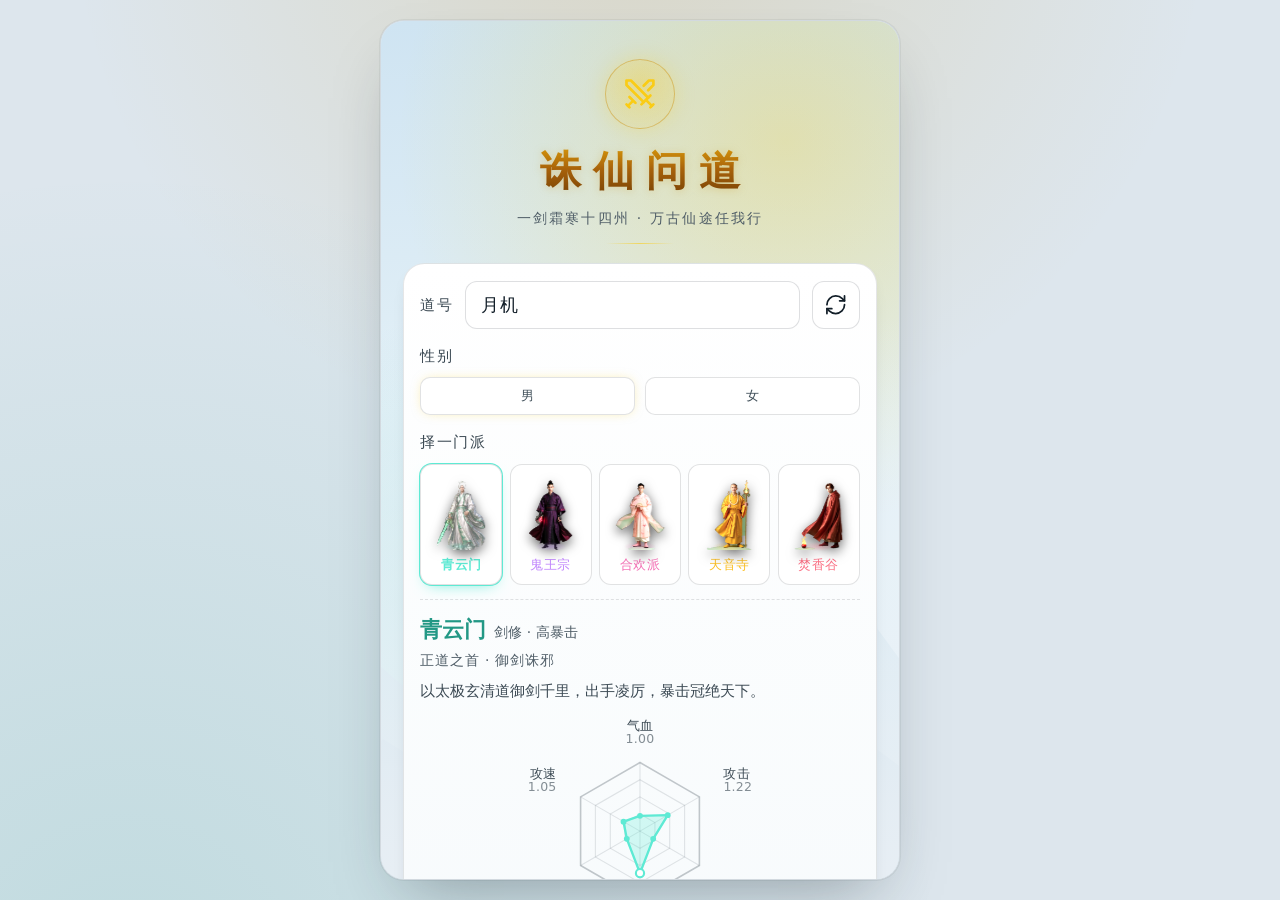
==== commit 22773c21: "版本号 202609270111：同步 index.html ?v= / CUR 与 version.json，触发客户端自动更新到最新 3D 页" ====
--- a/index.html
+++ b/index.html
@@ -28,8 +28,8 @@
   if (mt) mt.setAttribute('content', mode === 'day' ? '#e7eef4' : '#0c0a09');
 })();
 </script>
-<script src="js/viewport.js?v=202609261316"></script>
-<link rel="stylesheet" href="css/style.css?v=202609261316" />
+<script src="js/viewport.js?v=202609270111"></script>
+<link rel="stylesheet" href="css/style.css?v=202609270111" />
 </head>
 <body>
 <div id="app">
@@ -131,23 +131,23 @@
 </div>
 <div class="rotate-tip" id="rotate-tip">请竖屏握持手机</div>
 
-<script src="js/icons.js?v=202609261316"></script>
+<script src="js/icons.js?v=202609270111"></script>
 <script>if (window.LUCIDE_SPRITE) document.body.insertAdjacentHTML('afterbegin', window.LUCIDE_SPRITE);</script>
-<script src="js/data.js?v=202609261316"></script>
-<script src="js/mob-art.js?v=202609261316"></script>
-<script src="js/hero-female.js?v=202609261316"></script>
-<script src="js/figure.js?v=202609261316"></script>
-<script src="js/skeleton.js?v=202609261316"></script>
-<script src="assets/hero_rig.js?v=202609261316"></script>
-<script src="js/figure-motion.js?v=202609261316"></script>
-<script src="js/music.js?v=202609261316"></script>
-<script src="js/account.js?v=202609261316"></script>
-<script src="js/tcb-sdk.js?v=202609261316"></script>
+<script src="js/data.js?v=202609270111"></script>
+<script src="js/mob-art.js?v=202609270111"></script>
+<script src="js/hero-female.js?v=202609270111"></script>
+<script src="js/figure.js?v=202609270111"></script>
+<script src="js/skeleton.js?v=202609270111"></script>
+<script src="assets/hero_rig.js?v=202609270111"></script>
+<script src="js/figure-motion.js?v=202609270111"></script>
+<script src="js/music.js?v=202609270111"></script>
+<script src="js/account.js?v=202609270111"></script>
+<script src="js/tcb-sdk.js?v=202609270111"></script>
 <script>window.LX_TCB_ENV = 'lingxu-7-d0ggtxsjw13210d0c';</script>
-<script src="js/core.js?v=202609261316"></script>
-<script src="js/render.js?v=202609261316"></script>
-<script src="js/ui.js?v=202609261316"></script>
-<script src="js/main.js?v=202609261316"></script>
+<script src="js/core.js?v=202609270111"></script>
+<script src="js/render.js?v=202609270111"></script>
+<script src="js/ui.js?v=202609270111"></script>
+<script src="js/main.js?v=202609270111"></script>
 <script>
 /* ===================== 自动更新到最新版 =====================
    发布时 BUILD 会被替换为发布时间戳：
@@ -155,7 +155,7 @@
      · 每 45 秒 / 每次切回前台检查 version.json，发现新版自动刷新
    存档在 localStorage，刷新不会丢进度。 */
 (function () {
-  var CUR = '202609261316';
+  var CUR = '202609270111';
   var busy = false;
   function check() {
     if (busy) return;
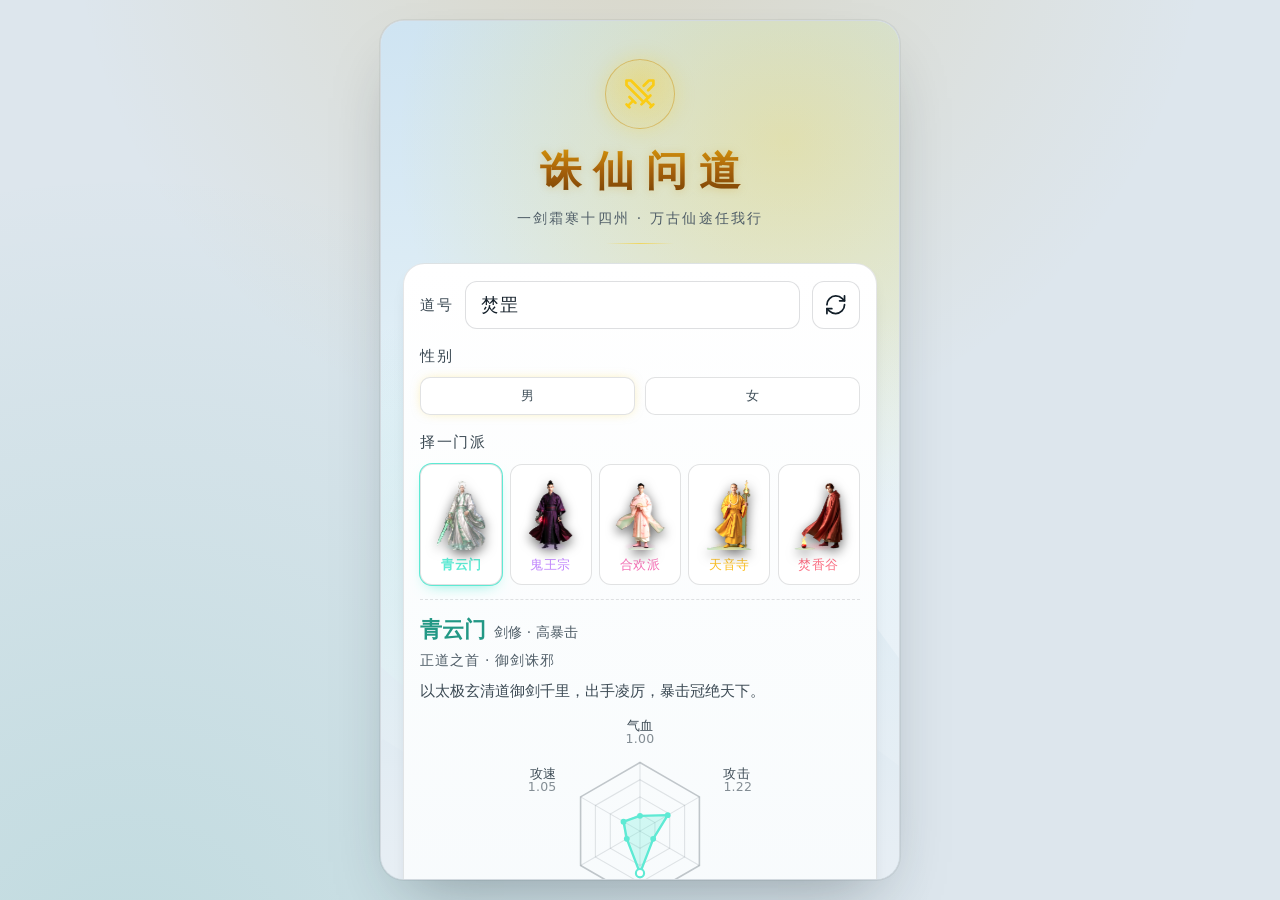
==== commit a79e60d6: "根治 3D 页缓存：发布号全局化（__VER），入口/子脚本/GLB 模型统一带 ?v=；版本号 202609270116" ====
--- a/index.html
+++ b/index.html
@@ -28,8 +28,8 @@
   if (mt) mt.setAttribute('content', mode === 'day' ? '#e7eef4' : '#0c0a09');
 })();
 </script>
-<script src="js/viewport.js?v=202609270111"></script>
-<link rel="stylesheet" href="css/style.css?v=202609270111" />
+<script src="js/viewport.js?v=202609270116"></script>
+<link rel="stylesheet" href="css/style.css?v=202609270116" />
 </head>
 <body>
 <div id="app">
@@ -131,23 +131,23 @@
 </div>
 <div class="rotate-tip" id="rotate-tip">请竖屏握持手机</div>
 
-<script src="js/icons.js?v=202609270111"></script>
+<script src="js/icons.js?v=202609270116"></script>
 <script>if (window.LUCIDE_SPRITE) document.body.insertAdjacentHTML('afterbegin', window.LUCIDE_SPRITE);</script>
-<script src="js/data.js?v=202609270111"></script>
-<script src="js/mob-art.js?v=202609270111"></script>
-<script src="js/hero-female.js?v=202609270111"></script>
-<script src="js/figure.js?v=202609270111"></script>
-<script src="js/skeleton.js?v=202609270111"></script>
-<script src="assets/hero_rig.js?v=202609270111"></script>
-<script src="js/figure-motion.js?v=202609270111"></script>
-<script src="js/music.js?v=202609270111"></script>
-<script src="js/account.js?v=202609270111"></script>
-<script src="js/tcb-sdk.js?v=202609270111"></script>
+<script src="js/data.js?v=202609270116"></script>
+<script src="js/mob-art.js?v=202609270116"></script>
+<script src="js/hero-female.js?v=202609270116"></script>
+<script src="js/figure.js?v=202609270116"></script>
+<script src="js/skeleton.js?v=202609270116"></script>
+<script src="assets/hero_rig.js?v=202609270116"></script>
+<script src="js/figure-motion.js?v=202609270116"></script>
+<script src="js/music.js?v=202609270116"></script>
+<script src="js/account.js?v=202609270116"></script>
+<script src="js/tcb-sdk.js?v=202609270116"></script>
 <script>window.LX_TCB_ENV = 'lingxu-7-d0ggtxsjw13210d0c';</script>
-<script src="js/core.js?v=202609270111"></script>
-<script src="js/render.js?v=202609270111"></script>
-<script src="js/ui.js?v=202609270111"></script>
-<script src="js/main.js?v=202609270111"></script>
+<script src="js/core.js?v=202609270116"></script>
+<script src="js/render.js?v=202609270116"></script>
+<script src="js/ui.js?v=202609270116"></script>
+<script src="js/main.js?v=202609270116"></script>
 <script>
 /* ===================== 自动更新到最新版 =====================
    发布时 BUILD 会被替换为发布时间戳：
@@ -155,7 +155,10 @@
      · 每 45 秒 / 每次切回前台检查 version.json，发现新版自动刷新
    存档在 localStorage，刷新不会丢进度。 */
 (function () {
-  var CUR = '202609270111';
+  var CUR = '202609270116';
+  /* 版本号全局出口：3D 页入口 / 子资源都从这里取版本，
+     这样「发布号」只有 CUR 这一个来源，不必到处手改。 */
+  window.__VER = CUR;
   var busy = false;
   function check() {
     if (busy) return;
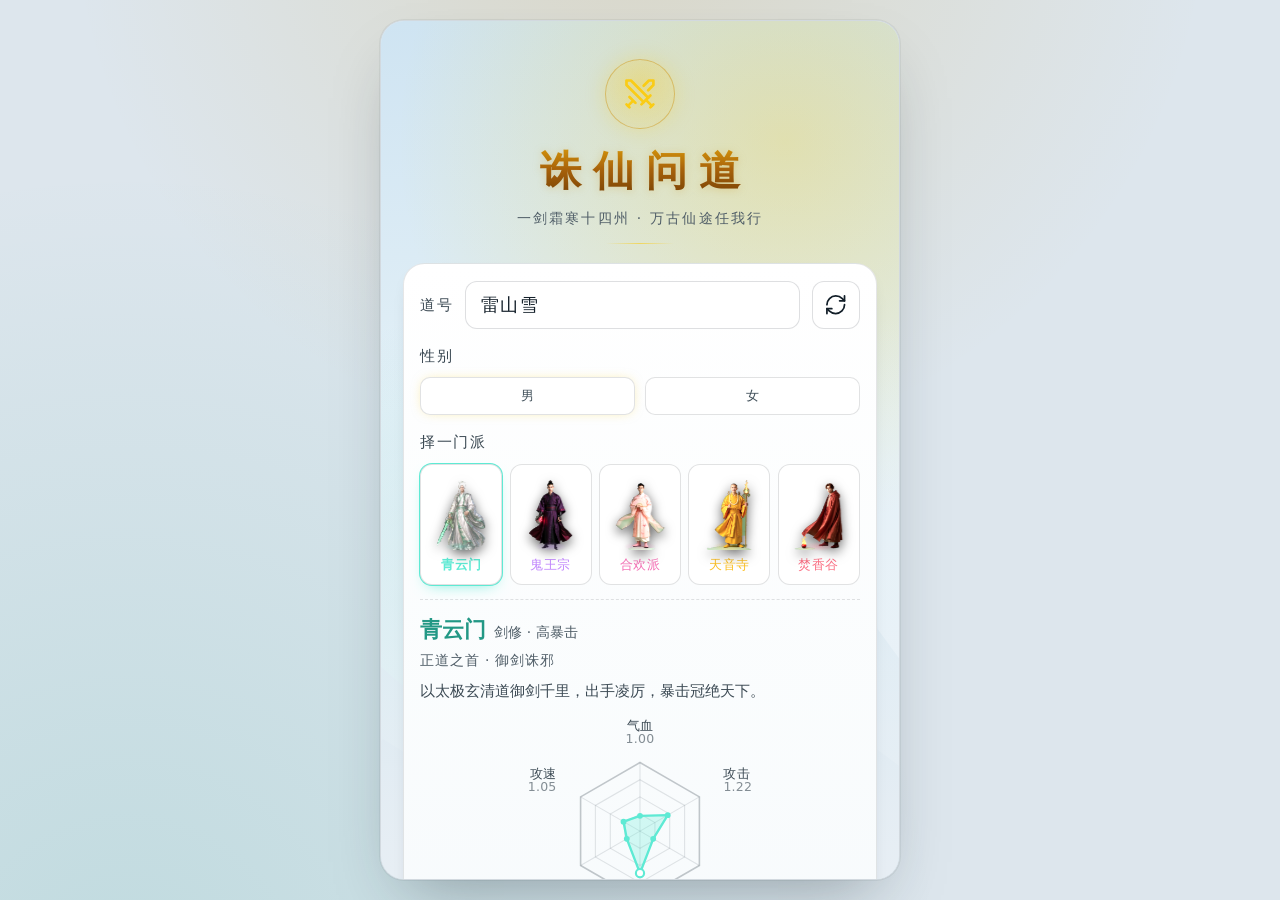
==== commit 93eb8da5: "版本号 202609270212：强制刷新一次（三处同步 bump，让所有客户端重新拉取）" ====
--- a/index.html
+++ b/index.html
@@ -28,8 +28,8 @@
   if (mt) mt.setAttribute('content', mode === 'day' ? '#e7eef4' : '#0c0a09');
 })();
 </script>
-<script src="js/viewport.js?v=202609270116"></script>
-<link rel="stylesheet" href="css/style.css?v=202609270116" />
+<script src="js/viewport.js?v=202609270212"></script>
+<link rel="stylesheet" href="css/style.css?v=202609270212" />
 </head>
 <body>
 <div id="app">
@@ -131,23 +131,23 @@
 </div>
 <div class="rotate-tip" id="rotate-tip">请竖屏握持手机</div>
 
-<script src="js/icons.js?v=202609270116"></script>
+<script src="js/icons.js?v=202609270212"></script>
 <script>if (window.LUCIDE_SPRITE) document.body.insertAdjacentHTML('afterbegin', window.LUCIDE_SPRITE);</script>
-<script src="js/data.js?v=202609270116"></script>
-<script src="js/mob-art.js?v=202609270116"></script>
-<script src="js/hero-female.js?v=202609270116"></script>
-<script src="js/figure.js?v=202609270116"></script>
-<script src="js/skeleton.js?v=202609270116"></script>
-<script src="assets/hero_rig.js?v=202609270116"></script>
-<script src="js/figure-motion.js?v=202609270116"></script>
-<script src="js/music.js?v=202609270116"></script>
-<script src="js/account.js?v=202609270116"></script>
-<script src="js/tcb-sdk.js?v=202609270116"></script>
+<script src="js/data.js?v=202609270212"></script>
+<script src="js/mob-art.js?v=202609270212"></script>
+<script src="js/hero-female.js?v=202609270212"></script>
+<script src="js/figure.js?v=202609270212"></script>
+<script src="js/skeleton.js?v=202609270212"></script>
+<script src="assets/hero_rig.js?v=202609270212"></script>
+<script src="js/figure-motion.js?v=202609270212"></script>
+<script src="js/music.js?v=202609270212"></script>
+<script src="js/account.js?v=202609270212"></script>
+<script src="js/tcb-sdk.js?v=202609270212"></script>
 <script>window.LX_TCB_ENV = 'lingxu-7-d0ggtxsjw13210d0c';</script>
-<script src="js/core.js?v=202609270116"></script>
-<script src="js/render.js?v=202609270116"></script>
-<script src="js/ui.js?v=202609270116"></script>
-<script src="js/main.js?v=202609270116"></script>
+<script src="js/core.js?v=202609270212"></script>
+<script src="js/render.js?v=202609270212"></script>
+<script src="js/ui.js?v=202609270212"></script>
+<script src="js/main.js?v=202609270212"></script>
 <script>
 /* ===================== 自动更新到最新版 =====================
    发布时 BUILD 会被替换为发布时间戳：
@@ -155,7 +155,7 @@
      · 每 45 秒 / 每次切回前台检查 version.json，发现新版自动刷新
    存档在 localStorage，刷新不会丢进度。 */
 (function () {
-  var CUR = '202609270116';
+  var CUR = '202609270212';
   /* 版本号全局出口：3D 页入口 / 子资源都从这里取版本，
      这样「发布号」只有 CUR 这一个来源，不必到处手改。 */
   window.__VER = CUR;
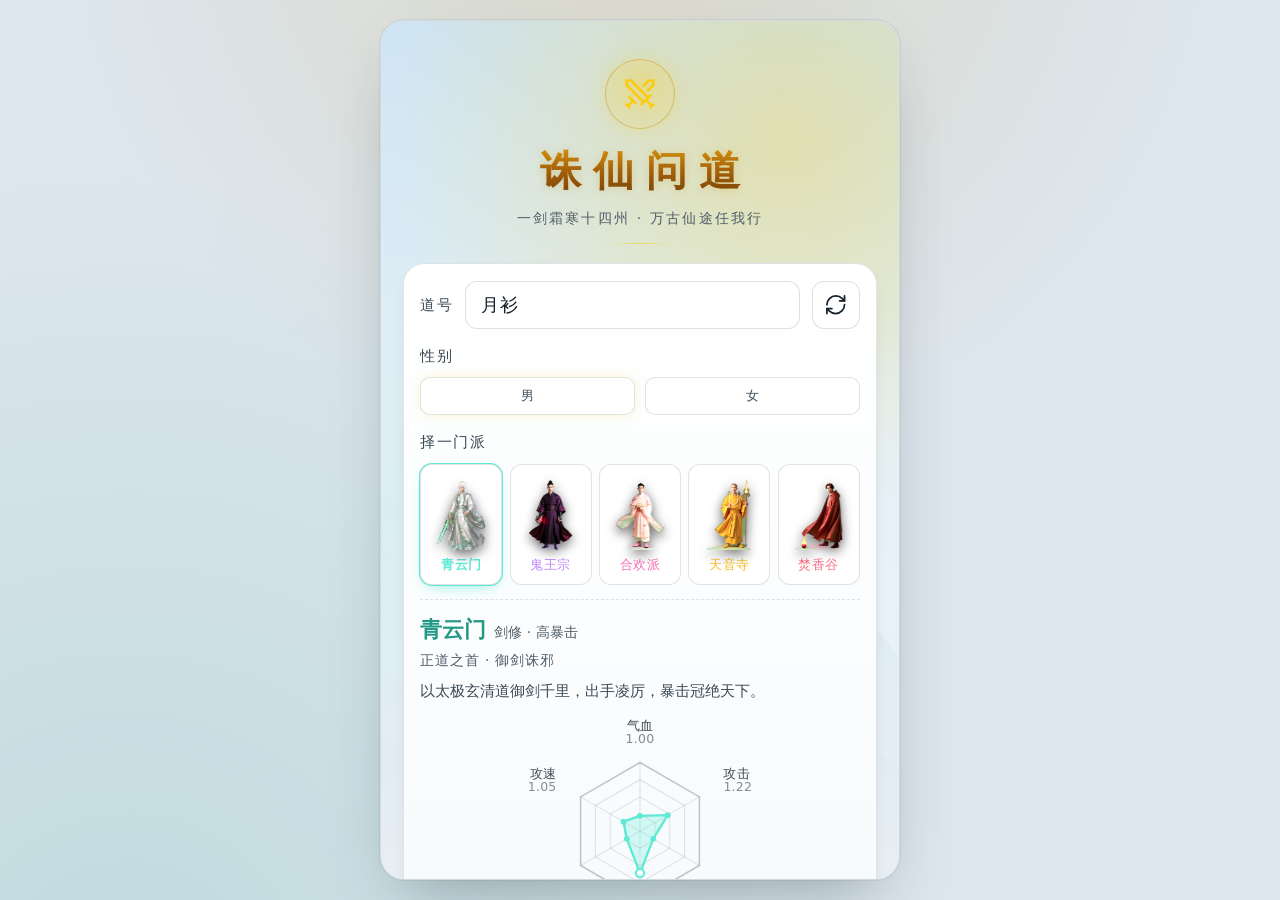
==== commit 63fe1489: "3D 补全 第1步：three.js 本地化（assets/three 仅 13 文件 0.83MB），去掉 unpkg CDN 依赖，3D 页断网可开；新增 tools/localize-three" ====
--- a/index.html
+++ b/index.html
@@ -28,8 +28,8 @@
   if (mt) mt.setAttribute('content', mode === 'day' ? '#e7eef4' : '#0c0a09');
 })();
 </script>
-<script src="js/viewport.js?v=202609270212"></script>
-<link rel="stylesheet" href="css/style.css?v=202609270212" />
+<script src="js/viewport.js?v=202609270222"></script>
+<link rel="stylesheet" href="css/style.css?v=202609270222" />
 </head>
 <body>
 <div id="app">
@@ -131,23 +131,23 @@
 </div>
 <div class="rotate-tip" id="rotate-tip">请竖屏握持手机</div>
 
-<script src="js/icons.js?v=202609270212"></script>
+<script src="js/icons.js?v=202609270222"></script>
 <script>if (window.LUCIDE_SPRITE) document.body.insertAdjacentHTML('afterbegin', window.LUCIDE_SPRITE);</script>
-<script src="js/data.js?v=202609270212"></script>
-<script src="js/mob-art.js?v=202609270212"></script>
-<script src="js/hero-female.js?v=202609270212"></script>
-<script src="js/figure.js?v=202609270212"></script>
-<script src="js/skeleton.js?v=202609270212"></script>
-<script src="assets/hero_rig.js?v=202609270212"></script>
-<script src="js/figure-motion.js?v=202609270212"></script>
-<script src="js/music.js?v=202609270212"></script>
-<script src="js/account.js?v=202609270212"></script>
-<script src="js/tcb-sdk.js?v=202609270212"></script>
+<script src="js/data.js?v=202609270222"></script>
+<script src="js/mob-art.js?v=202609270222"></script>
+<script src="js/hero-female.js?v=202609270222"></script>
+<script src="js/figure.js?v=202609270222"></script>
+<script src="js/skeleton.js?v=202609270222"></script>
+<script src="assets/hero_rig.js?v=202609270222"></script>
+<script src="js/figure-motion.js?v=202609270222"></script>
+<script src="js/music.js?v=202609270222"></script>
+<script src="js/account.js?v=202609270222"></script>
+<script src="js/tcb-sdk.js?v=202609270222"></script>
 <script>window.LX_TCB_ENV = 'lingxu-7-d0ggtxsjw13210d0c';</script>
-<script src="js/core.js?v=202609270212"></script>
-<script src="js/render.js?v=202609270212"></script>
-<script src="js/ui.js?v=202609270212"></script>
-<script src="js/main.js?v=202609270212"></script>
+<script src="js/core.js?v=202609270222"></script>
+<script src="js/render.js?v=202609270222"></script>
+<script src="js/ui.js?v=202609270222"></script>
+<script src="js/main.js?v=202609270222"></script>
 <script>
 /* ===================== 自动更新到最新版 =====================
    发布时 BUILD 会被替换为发布时间戳：
@@ -155,7 +155,7 @@
      · 每 45 秒 / 每次切回前台检查 version.json，发现新版自动刷新
    存档在 localStorage，刷新不会丢进度。 */
 (function () {
-  var CUR = '202609270212';
+  var CUR = '202609270222';
   /* 版本号全局出口：3D 页入口 / 子资源都从这里取版本，
      这样「发布号」只有 CUR 这一个来源，不必到处手改。 */
   window.__VER = CUR;
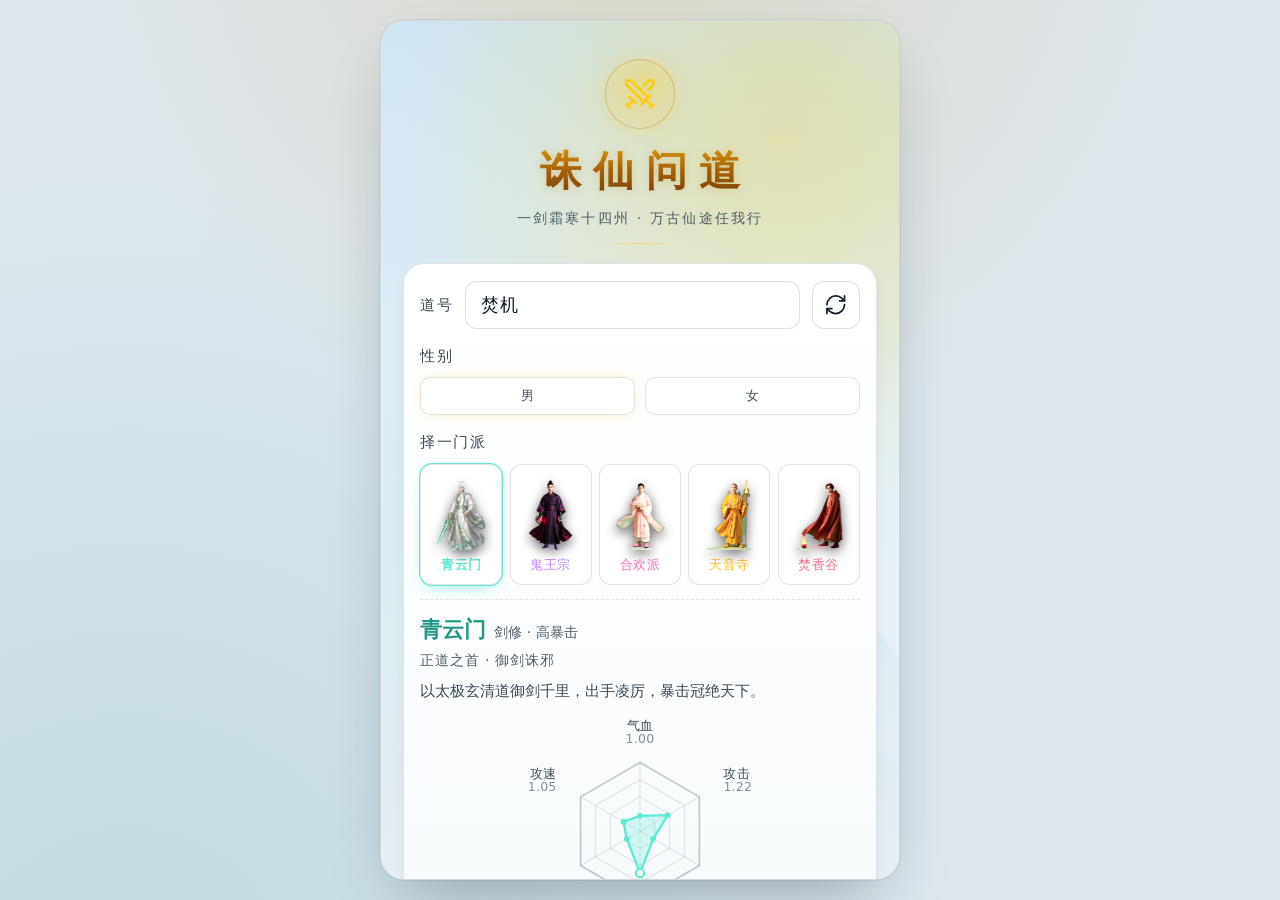
==== commit 93d50c38: "3D 补全 第2步：3D 页复用 2D 面板体系（行囊/技能/任务/社交/设置/统计/离线收益等全部可用）；新增 js/render-lite.js 轻量 Render 垫片；避开 .btn 与 bo" ====
--- a/index.html
+++ b/index.html
@@ -28,8 +28,8 @@
   if (mt) mt.setAttribute('content', mode === 'day' ? '#e7eef4' : '#0c0a09');
 })();
 </script>
-<script src="js/viewport.js?v=202609270222"></script>
-<link rel="stylesheet" href="css/style.css?v=202609270222" />
+<script src="js/viewport.js?v=202609270255"></script>
+<link rel="stylesheet" href="css/style.css?v=202609270255" />
 </head>
 <body>
 <div id="app">
@@ -131,23 +131,23 @@
 </div>
 <div class="rotate-tip" id="rotate-tip">请竖屏握持手机</div>
 
-<script src="js/icons.js?v=202609270222"></script>
+<script src="js/icons.js?v=202609270255"></script>
 <script>if (window.LUCIDE_SPRITE) document.body.insertAdjacentHTML('afterbegin', window.LUCIDE_SPRITE);</script>
-<script src="js/data.js?v=202609270222"></script>
-<script src="js/mob-art.js?v=202609270222"></script>
-<script src="js/hero-female.js?v=202609270222"></script>
-<script src="js/figure.js?v=202609270222"></script>
-<script src="js/skeleton.js?v=202609270222"></script>
-<script src="assets/hero_rig.js?v=202609270222"></script>
-<script src="js/figure-motion.js?v=202609270222"></script>
-<script src="js/music.js?v=202609270222"></script>
-<script src="js/account.js?v=202609270222"></script>
-<script src="js/tcb-sdk.js?v=202609270222"></script>
+<script src="js/data.js?v=202609270255"></script>
+<script src="js/mob-art.js?v=202609270255"></script>
+<script src="js/hero-female.js?v=202609270255"></script>
+<script src="js/figure.js?v=202609270255"></script>
+<script src="js/skeleton.js?v=202609270255"></script>
+<script src="assets/hero_rig.js?v=202609270255"></script>
+<script src="js/figure-motion.js?v=202609270255"></script>
+<script src="js/music.js?v=202609270255"></script>
+<script src="js/account.js?v=202609270255"></script>
+<script src="js/tcb-sdk.js?v=202609270255"></script>
 <script>window.LX_TCB_ENV = 'lingxu-7-d0ggtxsjw13210d0c';</script>
-<script src="js/core.js?v=202609270222"></script>
-<script src="js/render.js?v=202609270222"></script>
-<script src="js/ui.js?v=202609270222"></script>
-<script src="js/main.js?v=202609270222"></script>
+<script src="js/core.js?v=202609270255"></script>
+<script src="js/render.js?v=202609270255"></script>
+<script src="js/ui.js?v=202609270255"></script>
+<script src="js/main.js?v=202609270255"></script>
 <script>
 /* ===================== 自动更新到最新版 =====================
    发布时 BUILD 会被替换为发布时间戳：
@@ -155,7 +155,7 @@
      · 每 45 秒 / 每次切回前台检查 version.json，发现新版自动刷新
    存档在 localStorage，刷新不会丢进度。 */
 (function () {
-  var CUR = '202609270222';
+  var CUR = '202609270255';
   /* 版本号全局出口：3D 页入口 / 子资源都从这里取版本，
      这样「发布号」只有 CUR 这一个来源，不必到处手改。 */
   window.__VER = CUR;
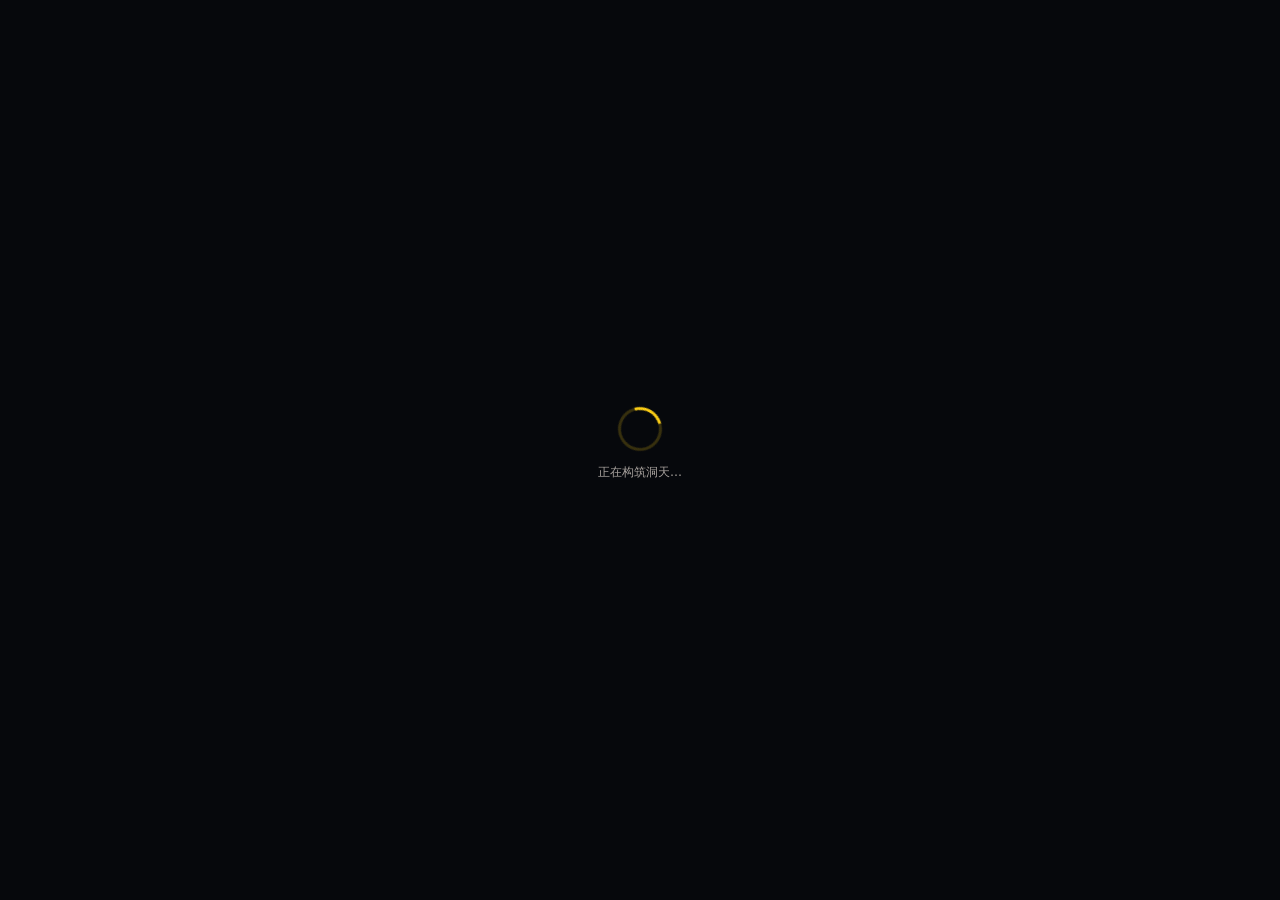
==== commit 2d395d47: "3D 补全 第4+5步：3D 页补离线收益结算与自动更新；把 3D 设为默认入口（index.html 改为进 3D 的入口页，2D 完整版改名 game2d.html）；版本号 2026092704" ====
--- a/index.html
+++ b/index.html
@@ -4,181 +4,70 @@
 <meta charset="UTF-8" />
 <meta name="viewport" content="width=device-width, initial-scale=1.0, maximum-scale=1.0, user-scalable=no, viewport-fit=cover" />
 <meta name="theme-color" content="#0c0a09" />
-<meta name="description" content="诛仙问道 · 竖屏挂机修仙：自动寻怪、装备强化、境界突破、离线收益。" />
+<meta name="description" content="诛仙问道 · 3D 洞天：Three.js 实时挂机修仙。自动寻怪、装备强化、境界突破、离线收益。" />
 <!-- 品牌印记：夜底 + 金环 + 立剑，与游戏内 .brand-mark 同一套符号 -->
 <link rel="icon" href="data:image/svg+xml,<svg xmlns='http://www.w3.org/2000/svg' viewBox='0 0 64 64'><rect width='64' height='64' rx='14' fill='%230c0a09'/><circle cx='32' cy='31' r='21' fill='none' stroke='%23facc15' stroke-opacity='.30' stroke-width='2'/><path d='M32 10 37.5 30 32 39.5 26.5 30Z' fill='%23facc15'/><rect x='20' y='39' width='24' height='4' rx='2' fill='%23ca8a04'/><rect x='30' y='42' width='4' height='12' rx='2' fill='%23ca8a04'/></svg>" />
 <meta name="apple-mobile-web-app-title" content="诛仙问道" />
 <meta name="apple-mobile-web-app-capable" content="yes" />
 <meta name="apple-mobile-web-app-status-bar-style" content="black-translucent" />
-<title>诛仙问道 · 挂机修仙</title>
-<script>
-/* 首屏即定主题（日/夜），避免夜间用户先闪一帧亮色；
-   同时在 <html> 上打 data-mode，CSS 才能按模式着色。存档键与 core.js 的 SAVE_KEY 一致。 */
-(function () {
-  var mode = 'day';
-  try {
-    var raw = localStorage.getItem('zhuxian_idle_save_v1');
-    if (raw) {
-      var st = JSON.parse(raw);
-      if (st && st.settings && st.settings.dayMode === false) mode = 'night';
-    }
-  } catch (e) { }
-  document.documentElement.setAttribute('data-mode', mode);
-  var mt = document.querySelector('meta[name="theme-color"]');
-  if (mt) mt.setAttribute('content', mode === 'day' ? '#e7eef4' : '#0c0a09');
-})();
-</script>
-<script src="js/viewport.js?v=202609270255"></script>
-<link rel="stylesheet" href="css/style.css?v=202609270255" />
+<title>诛仙问道 · 3D 洞天</title>
+<style>
+  /* 这一页只是「入口」：拿发布号 → 跳进 3D 洞天。
+     平时一闪而过，所以做成与游戏一致的夜底 + 金环，避免亮屏闪白。 */
+  html, body { margin: 0; height: 100%; background: #06080c; color: #e7e5e4;
+    font: 13px/1.6 system-ui, -apple-system, "PingFang SC", "Microsoft YaHei", sans-serif; }
+  .boot { height: 100%; display: flex; flex-direction: column;
+    align-items: center; justify-content: center; gap: 14px; padding: 24px; text-align: center; }
+  .ring { width: 46px; height: 46px; border-radius: 50%;
+    border: 3px solid rgba(250, 204, 21, .2); border-top-color: #facc15;
+    animation: spin 1s linear infinite; }
+  @keyframes spin { to { transform: rotate(360deg); } }
+  .title { font-size: 17px; font-weight: 600; letter-spacing: 2px; color: #facc15; }
+  .sub { color: #a8a29e; font-size: 12px; }
+  .alt { margin-top: 6px; color: #78716c; font-size: 11.5px; line-height: 2; }
+  .alt a { color: #facc15; text-decoration: none; border-bottom: 1px solid rgba(250, 204, 21, .35); }
+  .alt a.dim { color: #a8a29e; border-bottom-color: rgba(168, 162, 158, .3); }
+</style>
 </head>
 <body>
-<div id="app">
+<div class="boot">
+  <div class="ring"></div>
+  <div class="title">诛仙问道</div>
+  <div class="sub">正在进入 3D 洞天…</div>
+  <div class="alt">
+    没反应？<a href="play3d.html" id="go3d">点此进入 3D</a><br />
+    想看完整的挂机主界面（2D 版）：<a class="dim" href="game2d.html">进入 2D 完整版</a>
+  </div>
+</div>
 
-  <!-- ===================== 角色创建 ===================== -->
-  <section id="screen-create" class="screen">
-    <div class="create-sky"></div>
-    <div class="create-ridge cr1"></div>
-    <div class="create-ridge cr2"></div>
-    <div class="create-veil"></div>
-    <div class="create-inner">
-      <header class="brand">
-        <div class="brand-mark"><svg class="ic"><use href="#i-swords"></use></svg></div>
-        <h1 class="brand-title">诛仙问道</h1>
-        <p class="brand-sub">一剑霜寒十四州 · 万古仙途任我行</p>
-      </header>
+<script>
+/* ============================================================================
+ * 默认入口：打开本站即进 3D 洞天（play3d.html）。
+ * ----------------------------------------------------------------------------
+ * 为什么要先取 version.json：
+ *   3D 页靠 URL 上的 ?v= 知道"自己属于哪一版"，再据此轮询判断要不要自动更新。
+ *   若这里不带版本号，3D 页会失去自动更新能力（它会读到空版本而不敢比对，
+ *   否则 '' ≠ 线上版本会导致无限刷新）。
+ * 兜底：1.5 秒内拿不到版本也照样跳（不带 ?v=），保证弱网/离线也能进游戏。
+ * 发布号仍只有 game2d.html 的 CUR 与 version.json 两处来源，这一页不用手改。
+ * ========================================================================== */
+(function () {
+  var jumped = false;
+  var link = document.getElementById('go3d');
+  function jump(v) {
+    if (jumped) return;
+    jumped = true;
+    location.replace('play3d.html' + (v ? ('?v=' + encodeURIComponent(v)) : ''));
+  }
+  /* 手动点击时带上已知版本，避免走一次多余的跳转 */
+  var known = '';
+  link.addEventListener('click', function (e) { e.preventDefault(); jump(known); });
 
-      <div class="card field-card">
-        <div class="field-row">
-          <span class="field-label">道号</span>
-          <input id="in-name" class="text-input" maxlength="8" value="无名散修" autocomplete="off" spellcheck="false" />
-          <button id="btn-name" class="ghost-btn" aria-label="随机道号"><svg class="ic"><use href="#i-refresh-cw"></use></svg></button>
-        </div>
-        <div class="field-label sect-label">性别</div>
-        <div class="gender-row" id="gender-row">
-          <button class="gender-btn on" data-gender="male">男</button>
-          <button class="gender-btn" data-gender="female">女</button>
-        </div>
-        <div class="field-label sect-label">择一门派</div>
-        <div id="sect-list" class="sect-list"></div>
-        <div id="sect-info" class="sect-info"></div>
-      </div>
-
-      <button id="btn-start" class="primary-btn">踏 入 仙 途</button>
-      <p class="tip"><svg class="ic ic-xs"><use href="#i-info"></use></svg> 游戏自动挂机，离线亦可积累收益</p>
-    </div>
-  </section>
-
-  <!-- ===================== 主界面 ===================== -->
-  <section id="screen-game" class="screen hidden">
-    <header class="topbar" id="topbar"></header>
-
-    <div class="stage" id="stage">
-      <div class="sky" id="sky"></div>
-      <div class="clouds"><div class="cloud c1"></div><div class="cloud c2"></div><div class="cloud c3"></div></div>
-      <div class="stars"></div>
-      <div class="moon"></div>
-      <div class="shaft"></div><div class="shaft s2"></div>
-      <div class="hill h1"></div><div class="hill h2"></div><div class="hill h3"></div>
-      <div class="qi"><i class="q1"></i><i class="q2"></i><i class="q3"></i></div>
-      <div class="ridge-x2"></div>
-      <div class="ridge-x1"></div>
-      <div class="ridge ridge-far" id="ridge-far"></div>
-      <div class="ridge ridge-mid" id="ridge-mid"></div>
-      <div class="ridge ridge-near" id="ridge-near"></div>
-      <div class="haze z1"></div><div class="haze z2"></div>
-      <div class="ground"></div>
-      <div class="cloudsea"><i class="s1"></i><i class="s2"></i><i class="s3"></i></div>
-      <!-- 真实背景图：存在 assets/bg_r01.(jpg|png) … bg_r08.(jpg|png) 时自动启用，
-           缺失则完整回退到上面这套 CSS 场景（连接方式见 js/render.js 的 applyBackdrop） -->
-      <img class="bg-photo" id="bg-photo" alt="" aria-hidden="true" decoding="async" />
-      <div class="scenery" id="scenery">
-        <!-- r01 青云山脚：竹海 + 石阶 -->
-        <div class="sc sc-r01"><div class="bamboo bl"></div><div class="bamboo br"></div><div class="steps"></div></div>
-        <!-- r02 幽泉谷：寒潭 + 迷雾 -->
-        <div class="sc sc-r02"><div class="mist m1"></div><div class="mist m2"></div><div class="pond"></div></div>
-        <!-- r03 万蝠古窟：岩壁 + 钟乳石 + 飞蝠 -->
-        <div class="sc sc-r03"><div class="wall wl"></div><div class="wall wr"></div><div class="stal t1"></div><div class="stal t2"></div><div class="stal t3"></div><div class="stal t4"></div><div class="bat b1"></div><div class="bat b2"></div></div>
-        <!-- r04 焚香谷外：火山 + 熔岩裂隙 -->
-        <div class="sc sc-r04"><div class="volc"></div><div class="crack"></div></div>
-        <!-- r05 死亡沼泽：瘴气 + 枯树 + 沼气泡 -->
-        <div class="sc sc-r05"><div class="miasma"></div><div class="dead d1"></div><div class="dead d2"></div><div class="bub p1"></div><div class="bub p2"></div><div class="bub p3"></div></div>
-        <!-- r06 女娲神庙：石柱 + 殿阶 + 香火 -->
-        <div class="sc sc-r06"><div class="pillar p1"></div><div class="pillar p2"></div><div class="pillar p3"></div><div class="pillar p4"></div><div class="incense i1"></div><div class="incense i2"></div><div class="temple-floor"></div></div>
-        <!-- r07 通天峰：剑峰 + 云梯 + 飞雪 -->
-        <div class="sc sc-r07"><div class="peak k1"></div><div class="peak k2"></div><div class="peak k3"></div><div class="stair"></div><div class="snow"></div></div>
-        <!-- r08 诛仙剑阵：血雾 + 剑林 + 阵图 -->
-        <div class="sc sc-r08"><div class="bloodmist"></div><div class="swordland"><i></i><i></i><i></i><i></i><i></i><i></i></div><div class="array"></div></div>
-      </div>
-      <div class="fg"></div>
-      <div class="grade"></div><div class="grade2"></div><div class="lift"></div>
-      <canvas class="fx" id="fx"></canvas>
-      <div class="hud-top" id="hud-top"></div>
-      <div class="arena" id="arena"></div>
-      <div class="cast-layer" id="cast-layer"></div>
-      <div class="float-layer" id="float-layer"></div>
-      <div class="log-box" id="log-box"></div>
-    </div>
-
-    <div class="dash" id="dash"></div>
-    <nav class="nav" id="nav"></nav>
-
-    <div class="sheet-mask" id="sheet-mask"></div>
-    <div class="sheets" id="sheets"></div>
-  </section>
-
-  <div class="modal-host" id="modal-host"></div>
-  <div class="toast-host" id="toast-host"></div>
-</div>
-<div class="rotate-tip" id="rotate-tip">请竖屏握持手机</div>
-
-<script src="js/icons.js?v=202609270255"></script>
-<script>if (window.LUCIDE_SPRITE) document.body.insertAdjacentHTML('afterbegin', window.LUCIDE_SPRITE);</script>
-<script src="js/data.js?v=202609270255"></script>
-<script src="js/mob-art.js?v=202609270255"></script>
-<script src="js/hero-female.js?v=202609270255"></script>
-<script src="js/figure.js?v=202609270255"></script>
-<script src="js/skeleton.js?v=202609270255"></script>
-<script src="assets/hero_rig.js?v=202609270255"></script>
-<script src="js/figure-motion.js?v=202609270255"></script>
-<script src="js/music.js?v=202609270255"></script>
-<script src="js/account.js?v=202609270255"></script>
-<script src="js/tcb-sdk.js?v=202609270255"></script>
-<script>window.LX_TCB_ENV = 'lingxu-7-d0ggtxsjw13210d0c';</script>
-<script src="js/core.js?v=202609270255"></script>
-<script src="js/render.js?v=202609270255"></script>
-<script src="js/ui.js?v=202609270255"></script>
-<script src="js/main.js?v=202609270255"></script>
-<script>
-/* ===================== 自动更新到最新版 =====================
-   发布时 BUILD 会被替换为发布时间戳：
-     · 资源带 ?v=BUILD → 永不命中旧缓存
-     · 每 45 秒 / 每次切回前台检查 version.json，发现新版自动刷新
-   存档在 localStorage，刷新不会丢进度。 */
-(function () {
-  var CUR = '202609270255';
-  /* 版本号全局出口：3D 页入口 / 子资源都从这里取版本，
-     这样「发布号」只有 CUR 这一个来源，不必到处手改。 */
-  window.__VER = CUR;
-  var busy = false;
-  function check() {
-    if (busy) return;
-    busy = true;
-    var url = 'version.json?t=' + Date.now();
-    fetch(url, { cache: 'no-store' })
-      .then(function (r) { return r.ok ? r.json() : null; })
-      .then(function (j) {
-        busy = false;
-        if (!j || !j.v || j.v === CUR) return;
-        try { if (window.LXU && window.LXU.toast) window.LXU.toast('发现新版本，正在更新…'); } catch (e) {}
-        setTimeout(function () {
-          location.replace(location.pathname + '?v=' + encodeURIComponent(j.v));
-        }, 700);
-      })
-      .catch(function () { busy = false; });
-  }
-  setInterval(check, 30000);
-  document.addEventListener('visibilitychange', function () { if (!document.hidden) check(); });
-  window.addEventListener('pageshow', function (e) { if (e.persisted) check(); });
+  var timer = setTimeout(function () { jump(known); }, 1500);
+  fetch('version.json?t=' + Date.now(), { cache: 'no-store' })
+    .then(function (r) { return r.ok ? r.json() : null; })
+    .then(function (j) { known = (j && j.v) || ''; clearTimeout(timer); jump(known); })
+    .catch(function () { clearTimeout(timer); jump(known); });
 })();
 </script>
 </body>
